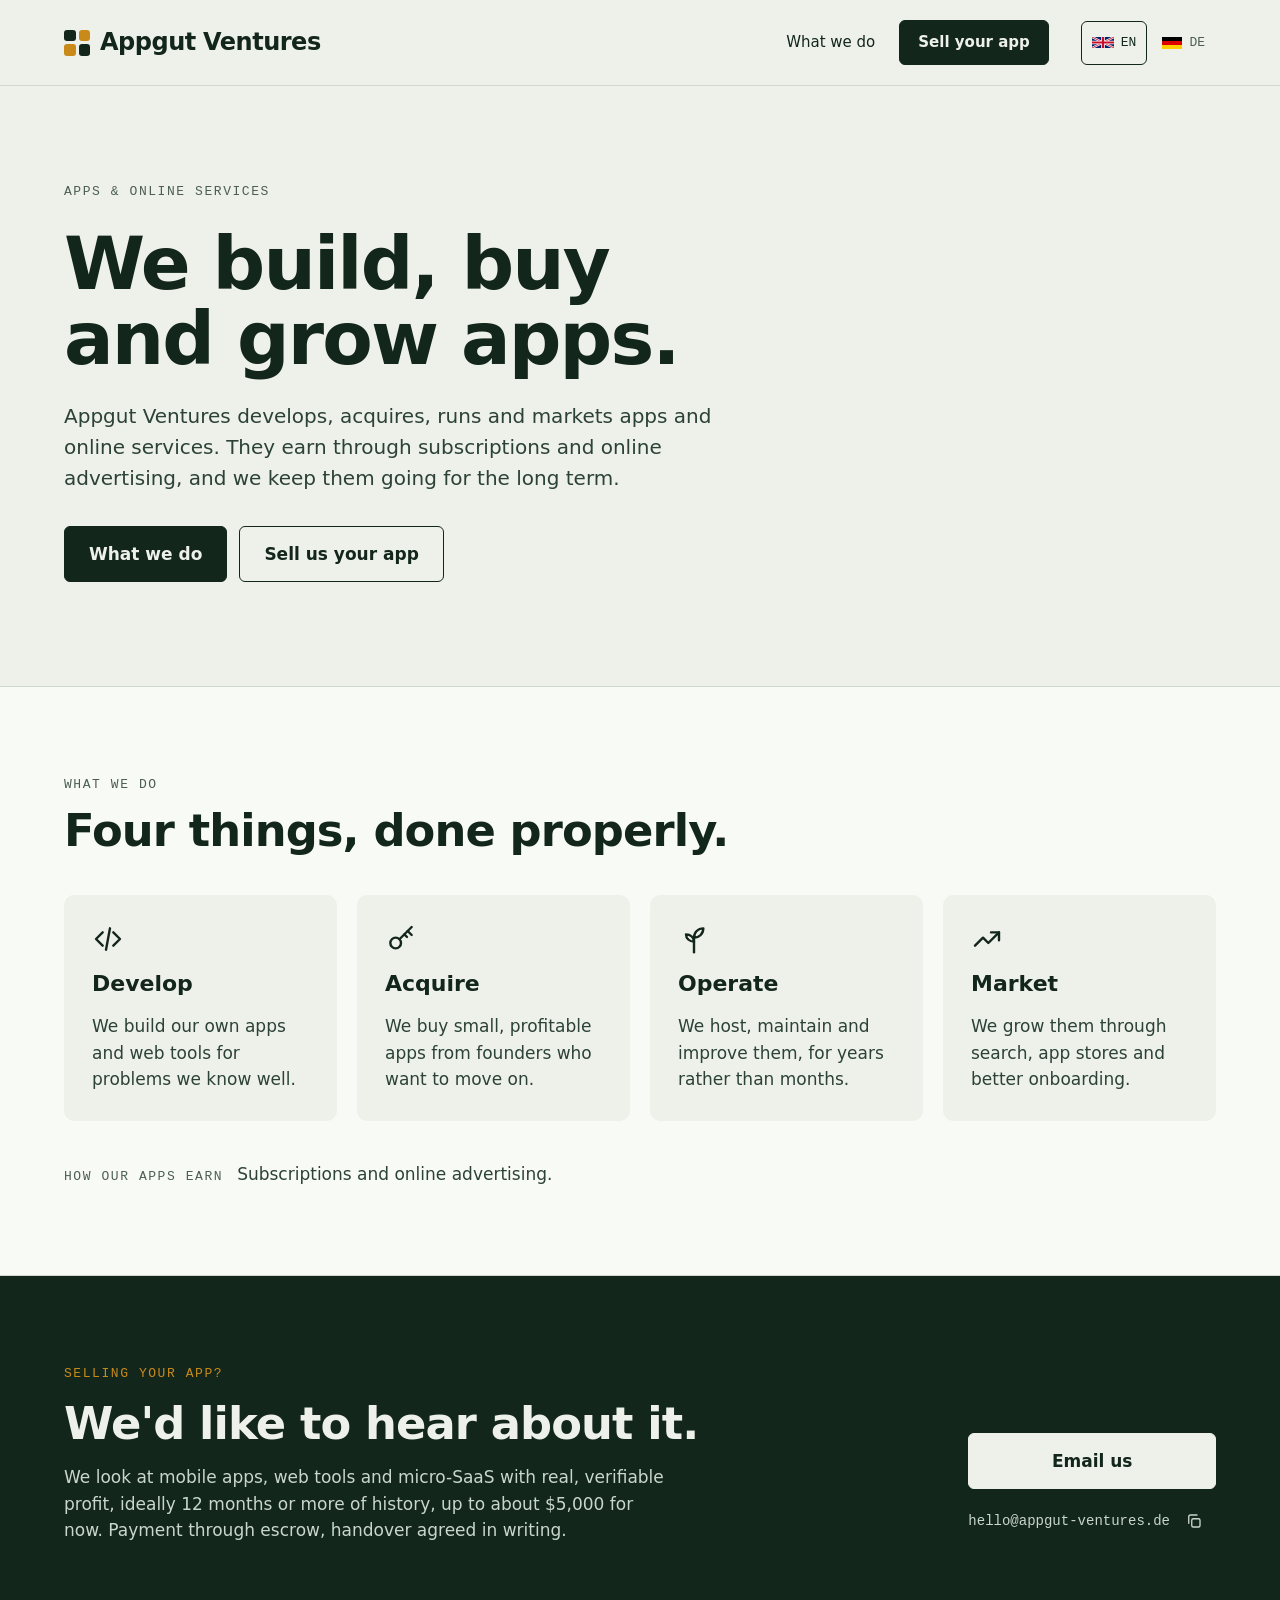
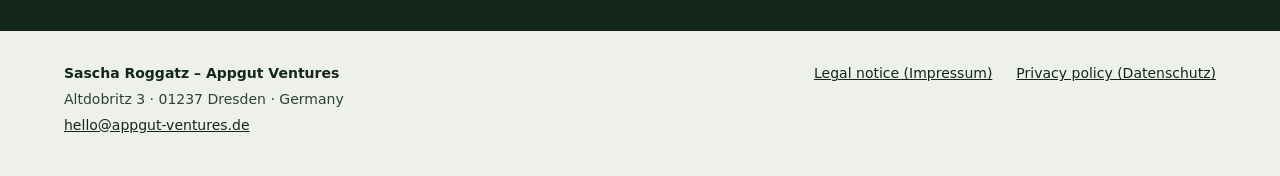
==== index.html @ 53e2649e "initial commit" ====
<!doctype html>
<html lang="en">
<head>
<meta charset="utf-8">
<meta name="viewport" content="width=device-width, initial-scale=1, viewport-fit=cover">
<title>Appgut Ventures – We build, buy and grow apps</title>
<meta name="description" content="Appgut Ventures develops, acquires, runs and markets apps and online services, earning through subscriptions and online advertising.">
<link rel="canonical" href="https://appgut-ventures.de/">
<link rel="alternate" hreflang="en" href="https://appgut-ventures.de/">
<link rel="alternate" hreflang="de" href="https://appgut-ventures.de/de/">
<link rel="alternate" hreflang="x-default" href="https://appgut-ventures.de/">
<meta property="og:title" content="Appgut Ventures – We build, buy and grow apps">
<meta property="og:description" content="We develop, acquire, run and market apps and online services.">
<meta property="og:url" content="https://appgut-ventures.de/">
<meta property="og:type" content="website">
<link rel="icon" href="favicon.svg" type="image/svg+xml">
<link rel="icon" href="favicon-32.png" sizes="32x32" type="image/png">
<link rel="apple-touch-icon" href="apple-touch-icon.png">
<link rel="stylesheet" href="assets/site.css">
</head>
<body>

<header class="site-header">
  <div class="wrap">
    <a class="brand" href="./">
      <span class="mark" aria-hidden="true"><span></span><span></span><span></span><span></span></span>
      <span class="wordmark"><b>Appgut</b> <span>Ventures</span></span>
    </a>
    <nav class="nav" aria-label="Main">
      <a href="#what">What we do</a>
      <a class="btn btn-sm" href="#sell">Sell your app</a>
      <span class="lang" role="group" aria-label="Language">
        <span aria-current="true"><svg aria-hidden="true" width="22" height="11" viewBox="0 0 60 30"><rect width="60" height="30" fill="#012169"/><path d="M0,0 L60,30 M60,0 L0,30" stroke="#FFFFFF" stroke-width="6" fill="none"/><path d="M0,0 L60,30 M60,0 L0,30" stroke="#C8102E" stroke-width="2.5" fill="none"/><path d="M30,0 v30 M0,15 h60" stroke="#FFFFFF" stroke-width="10" fill="none"/><path d="M30,0 v30 M0,15 h60" stroke="#C8102E" stroke-width="6" fill="none"/></svg>EN</span>
        <a href="de/" hreflang="de" lang="de"><svg aria-hidden="true" width="20" height="12" viewBox="0 0 5 3"><rect width="5" height="1" y="0" fill="#000000"/><rect width="5" height="1" y="1" fill="#DD0000"/><rect width="5" height="1" y="2" fill="#FFCE00"/></svg>DE</a>
      </span>
    </nav>
  </div>
</header>

<main>
  <section class="wrap hero">
    <span class="eyebrow">Apps &amp; online services</span>
    <h1>We build, buy and grow apps.</h1>
    <p class="lead">Appgut Ventures develops, acquires, runs and markets apps and online services. They earn through subscriptions and online advertising, and we keep them going for the long term.</p>
    <div class="actions">
      <a class="btn" href="#what">What we do</a>
      <a class="btn btn-outline" href="#sell">Sell us your app</a>
    </div>
  </section>

  <section id="what" class="band">
    <div class="wrap section">
      <div class="section-head">
        <span class="eyebrow">What we do</span>
        <h2>Four things, done properly.</h2>
      </div>
      <div class="cards">
        <article class="card">
          <svg aria-hidden="true" width="32" height="32" viewBox="0 0 24 24" fill="none" stroke="#13261C" stroke-width="1.8" stroke-linecap="round" stroke-linejoin="round"><path d="M8 7l-5 5 5 5"/><path d="M16 7l5 5-5 5"/><path d="M13.5 4l-3 16"/></svg>
          <h3>Develop</h3>
          <p>We build our own apps and web tools for problems we know well.</p>
        </article>
        <article class="card">
          <svg aria-hidden="true" width="32" height="32" viewBox="0 0 24 24" fill="none" stroke="#13261C" stroke-width="1.8" stroke-linecap="round" stroke-linejoin="round"><circle cx="8" cy="15" r="4"/><path d="M11 12l9-9"/><path d="M17 6l3 3"/><path d="M14.5 8.5l2 2"/></svg>
          <h3>Acquire</h3>
          <p>We buy small, profitable apps from founders who want to move on.</p>
        </article>
        <article class="card">
          <svg aria-hidden="true" width="32" height="32" viewBox="0 0 24 24" fill="none" stroke="#13261C" stroke-width="1.8" stroke-linecap="round" stroke-linejoin="round"><path d="M12 22V11"/><path d="M12 11c0-4 3-7 7-7 0 4-3 7-7 7z"/><path d="M12 14c0-3-2.5-5.5-6-5.5 0 3 2.5 5.5 6 5.5z"/></svg>
          <h3>Operate</h3>
          <p>We host, maintain and improve them, for years rather than months.</p>
        </article>
        <article class="card">
          <svg aria-hidden="true" width="32" height="32" viewBox="0 0 24 24" fill="none" stroke="#13261C" stroke-width="1.8" stroke-linecap="round" stroke-linejoin="round"><path d="M3 17l6-6 4 4 8-8"/><path d="M15 7h6v6"/></svg>
          <h3>Market</h3>
          <p>We grow them through search, app stores and better onboarding.</p>
        </article>
      </div>
      <p class="earn"><span class="eyebrow">How our apps earn</span><span>Subscriptions and online advertising.</span></p>
    </div>
  </section>

  <section id="sell" class="dark">
    <div class="wrap sell">
      <div class="sell-text">
        <span class="eyebrow">Selling your app?</span>
        <h2>We'd like to hear about it.</h2>
        <p>We look at mobile apps, web tools and micro-SaaS with real, verifiable profit, ideally 12 months or more of history, up to about $5,000 for now. Payment through escrow, handover agreed in writing.</p>
      </div>
      <div class="contact">
        <a class="btn btn-light" href="mailto:hello@appgut-ventures.de">Email us</a>
        <div class="email-row">
          <span class="email" id="email-en">hello@appgut-ventures.de</span>
          <button type="button" class="copy" data-copy="hello@appgut-ventures.de" data-done="Copied" aria-controls="email-en" aria-label="Copy email address" title="Copy email address">
            <svg class="icon" aria-hidden="true" width="18" height="18" viewBox="0 0 24 24" fill="none" stroke="currentColor" stroke-width="1.8" stroke-linecap="round" stroke-linejoin="round"><rect x="9" y="9" width="11" height="11" rx="2"/><path d="M5 15V6a2 2 0 0 1 2-2h9"/></svg>
            <svg class="ok" aria-hidden="true" width="18" height="18" viewBox="0 0 24 24" fill="none" stroke="currentColor" stroke-width="2" stroke-linecap="round" stroke-linejoin="round"><path d="M5 12l5 5 9-10"/></svg>
          </button>
        </div>
      </div>
    </div>
  </section>
</main>

<footer class="site-footer">
  <div class="wrap">
    <address>
      <strong>Sascha Roggatz – Appgut Ventures</strong>
      <span>Altdobritz 3 · 01237 Dresden · Germany</span>
      <a href="mailto:hello@appgut-ventures.de">hello@appgut-ventures.de</a>
    </address>
    <nav class="legal-links" aria-label="Legal">
      <a href="impressum.html" hreflang="de">Legal notice (Impressum)</a>
      <a href="datenschutz.html" hreflang="de">Privacy policy (Datenschutz)</a>
    </nav>
  </div>
</footer>

<script src="assets/site.js" defer></script>
</body>
</html>
---- assets/site.css ----
/* Appgut Ventures – site styles. Fonts are self-hosted (SIL Open Font License, see fonts/LICENSE-*.txt). */
@font-face{font-family:"Bricolage Grotesque";font-style:normal;font-weight:600;font-display:swap;src:url("fonts/bricolage-grotesque-latin-600-normal.woff2") format("woff2")}
@font-face{font-family:"Bricolage Grotesque";font-style:normal;font-weight:800;font-display:swap;src:url("fonts/bricolage-grotesque-latin-800-normal.woff2") format("woff2")}
@font-face{font-family:"IBM Plex Sans";font-style:normal;font-weight:400;font-display:swap;src:url("fonts/ibm-plex-sans-latin-400-normal.woff2") format("woff2")}
@font-face{font-family:"IBM Plex Sans";font-style:normal;font-weight:500;font-display:swap;src:url("fonts/ibm-plex-sans-latin-500-normal.woff2") format("woff2")}
@font-face{font-family:"IBM Plex Sans";font-style:normal;font-weight:600;font-display:swap;src:url("fonts/ibm-plex-sans-latin-600-normal.woff2") format("woff2")}
@font-face{font-family:"IBM Plex Mono";font-style:normal;font-weight:400;font-display:swap;src:url("fonts/ibm-plex-mono-latin-400-normal.woff2") format("woff2")}
@font-face{font-family:"IBM Plex Mono";font-style:normal;font-weight:500;font-display:swap;src:url("fonts/ibm-plex-mono-latin-500-normal.woff2") format("woff2")}

:root{
  --bg:#EEF1EA; --surface:#F8FAF5; --ink:#13261C; --ink-2:#2C4236; --muted:#4C5E53; --line:#CFD8CF;
  --accent:#C98A1A; --on-dark:#EEF1EA; --on-dark-2:#C9D6CC;
  --f-display:"Bricolage Grotesque","Avenir Next",system-ui,sans-serif;
  --f-body:"IBM Plex Sans","Segoe UI",system-ui,sans-serif;
  --f-mono:"IBM Plex Mono",ui-monospace,Menlo,monospace;
}
*{box-sizing:border-box}
html{-webkit-text-size-adjust:100%}
body{margin:0;background:var(--bg);color:var(--ink);font-family:var(--f-body);font-size:17px;line-height:1.55}
a{color:var(--ink)}
a:hover{color:#3E5A49}
:focus-visible{outline:2px solid var(--accent);outline-offset:3px;border-radius:4px}
p{margin:0}
h1,h2,h3{font-family:var(--f-display);margin:0;text-wrap:balance}
h1{font-weight:800;font-size:clamp(2.6rem,6vw,4.6rem);line-height:1.02;letter-spacing:-.025em;max-width:14em}
h2{font-weight:800;font-size:clamp(1.9rem,3.6vw,2.8rem);line-height:1.08;letter-spacing:-.02em}
h3{font-weight:600;font-size:22px}

.wrap{max-width:1200px;margin:0 auto;padding-left:max(24px,env(safe-area-inset-left));padding-right:max(24px,env(safe-area-inset-right))}

/* Header */
.site-header{border-bottom:1px solid var(--line)}
.site-header .wrap{display:flex;flex-wrap:wrap;align-items:center;justify-content:space-between;gap:16px;padding-top:20px;padding-bottom:20px}
.brand{display:flex;align-items:center;gap:10px;text-decoration:none}
.mark{display:grid;grid-template-columns:repeat(2,1fr);gap:3px;width:26px;height:26px}
.mark span{border-radius:3px;background:var(--ink)}
.mark span:nth-child(2),.mark span:nth-child(3){background:var(--accent)}
.wordmark{font-family:var(--f-display);font-size:24px;letter-spacing:-.02em;color:var(--ink)}
.wordmark b{font-weight:800}
.wordmark span{font-weight:600}
.nav{display:flex;flex-wrap:wrap;align-items:center;gap:8px 24px;font-size:15px}
.nav > a{text-decoration:none}
.lang{display:inline-flex;gap:4px;margin-left:8px}
.lang a,.lang span{display:inline-flex;align-items:center;gap:7px;min-height:44px;padding:0 10px;border:1px solid transparent;border-radius:6px;font-family:var(--f-mono);font-size:13px;color:var(--muted);text-decoration:none}
.lang [aria-current]{border-color:var(--ink);color:var(--ink);font-weight:500}

/* Buttons */
.btn{display:inline-flex;align-items:center;justify-content:center;min-height:48px;padding:14px 24px;border-radius:6px;font-weight:600;text-decoration:none;background:var(--ink);color:var(--bg);border:1.5px solid var(--ink)}
.btn:hover{background:#24402F;color:var(--bg)}
.btn-sm{min-height:44px;padding:10px 18px}
.btn-outline{background:transparent;color:var(--ink)}
.btn-outline:hover{background:var(--ink);color:var(--bg)}
.btn-light{background:var(--bg);color:var(--ink);border-color:var(--bg)}
.btn-light:hover{background:#FFFFFF;color:var(--ink)}

/* Sections */
.eyebrow{font-family:var(--f-mono);font-size:13px;letter-spacing:.12em;text-transform:uppercase;color:var(--muted)}
.hero{padding-top:96px;padding-bottom:104px;display:flex;flex-direction:column;gap:24px}
.lead{font-size:20px;max-width:34em;color:var(--ink-2)}
.actions{display:flex;flex-wrap:wrap;gap:12px;padding-top:8px}
.band{background:var(--surface);border-top:1px solid var(--line);border-bottom:1px solid var(--line)}
.section{padding-top:88px;padding-bottom:88px;display:flex;flex-direction:column;gap:40px}
.section-head{display:flex;flex-direction:column;gap:12px;max-width:40em}
.cards{display:flex;flex-wrap:wrap;gap:20px}
.card{flex:1 1 240px;min-width:0;display:flex;flex-direction:column;gap:12px;padding:28px;background:var(--bg);border-radius:10px}
.card p{color:var(--ink-2)}
.earn{display:flex;flex-wrap:wrap;align-items:baseline;gap:6px 14px;color:var(--ink-2)}

.dark{background:var(--ink);color:var(--on-dark)}
.dark h2{color:var(--on-dark)}
.dark .eyebrow{color:var(--accent)}
.sell{padding-top:88px;padding-bottom:88px;display:flex;flex-wrap:wrap;align-items:flex-end;justify-content:space-between;gap:32px 48px}
.sell-text{flex:1 1 520px;min-width:0;display:flex;flex-direction:column;gap:16px}
.sell-text p{max-width:36em;color:var(--on-dark-2)}
.contact{display:flex;flex-direction:column;gap:10px}
.email-row{display:flex;align-items:center;gap:2px}
.email{font-family:var(--f-mono);font-size:14px;color:var(--on-dark-2);user-select:all}
.copy{display:inline-grid;place-items:center;width:44px;height:44px;padding:0;border:0;border-radius:6px;background:transparent;cursor:pointer;color:var(--on-dark-2)}
.copy:hover{color:var(--on-dark)}
.copy .ok{display:none}
.copy.copied .ok{display:block}
.copy.copied .icon{display:none}

/* Footer */
.site-footer .wrap{padding-top:32px;padding-bottom:40px;display:flex;flex-wrap:wrap;justify-content:space-between;gap:16px 32px;font-size:14px;color:var(--ink-2)}
.site-footer address{font-style:normal;display:flex;flex-direction:column;gap:4px}
.site-footer strong{color:var(--ink);font-weight:600}
.legal-links{display:flex;flex-wrap:wrap;gap:8px 24px;align-items:flex-start}

/* Legal pages */
.legal{max-width:760px;padding-top:64px;padding-bottom:88px;display:flex;flex-direction:column;gap:16px}
.legal h1{font-size:clamp(2.2rem,5vw,3.2rem)}
.legal h2{font-size:1.35rem;margin-top:24px}
.legal p,.legal li{color:var(--ink-2)}
.legal ul{margin:0;padding-left:1.2em;display:grid;gap:4px}
.legal address{font-style:normal}
.todo{background:#FBEFD2;color:#5A3E07;border-radius:3px;padding:0 3px}

@media (max-width:640px){
  .hero{padding-top:64px;padding-bottom:72px}
  .section,.sell{padding-top:64px;padding-bottom:64px}
  .lang{margin-left:0}
}
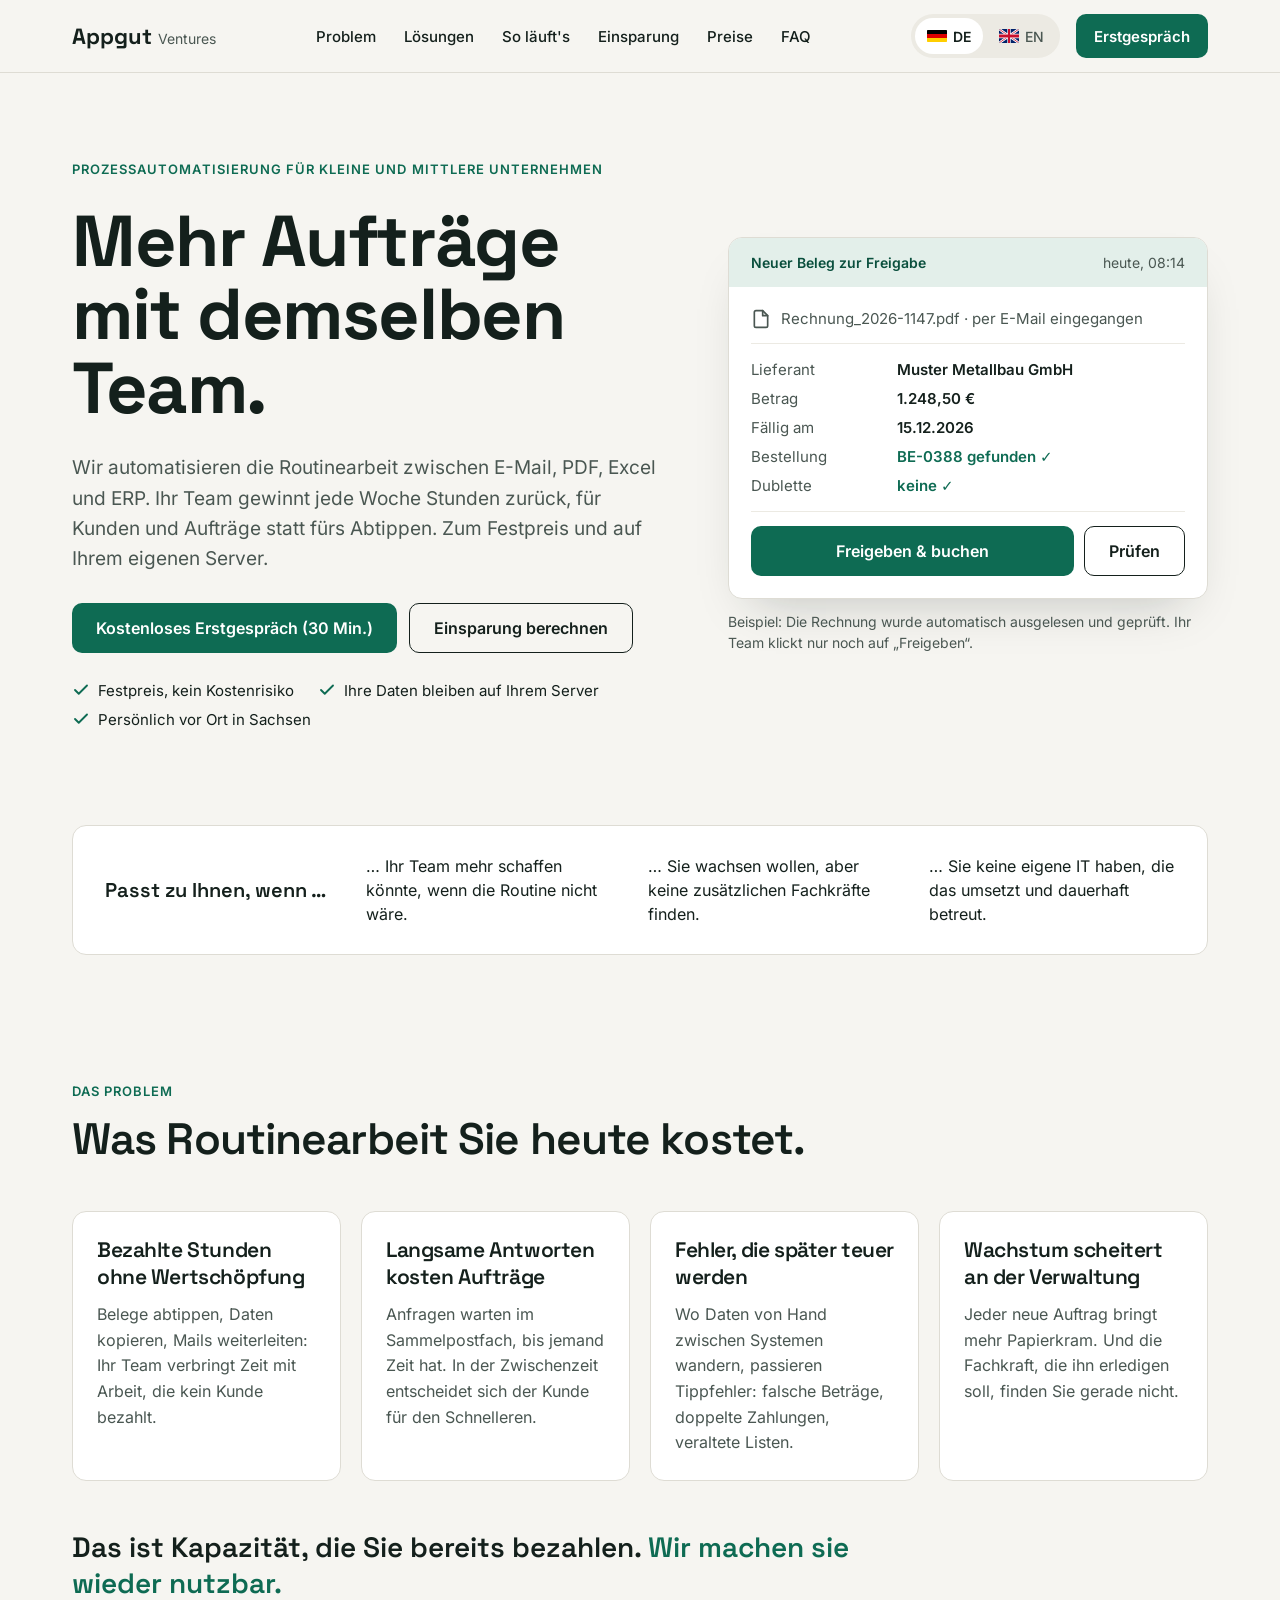
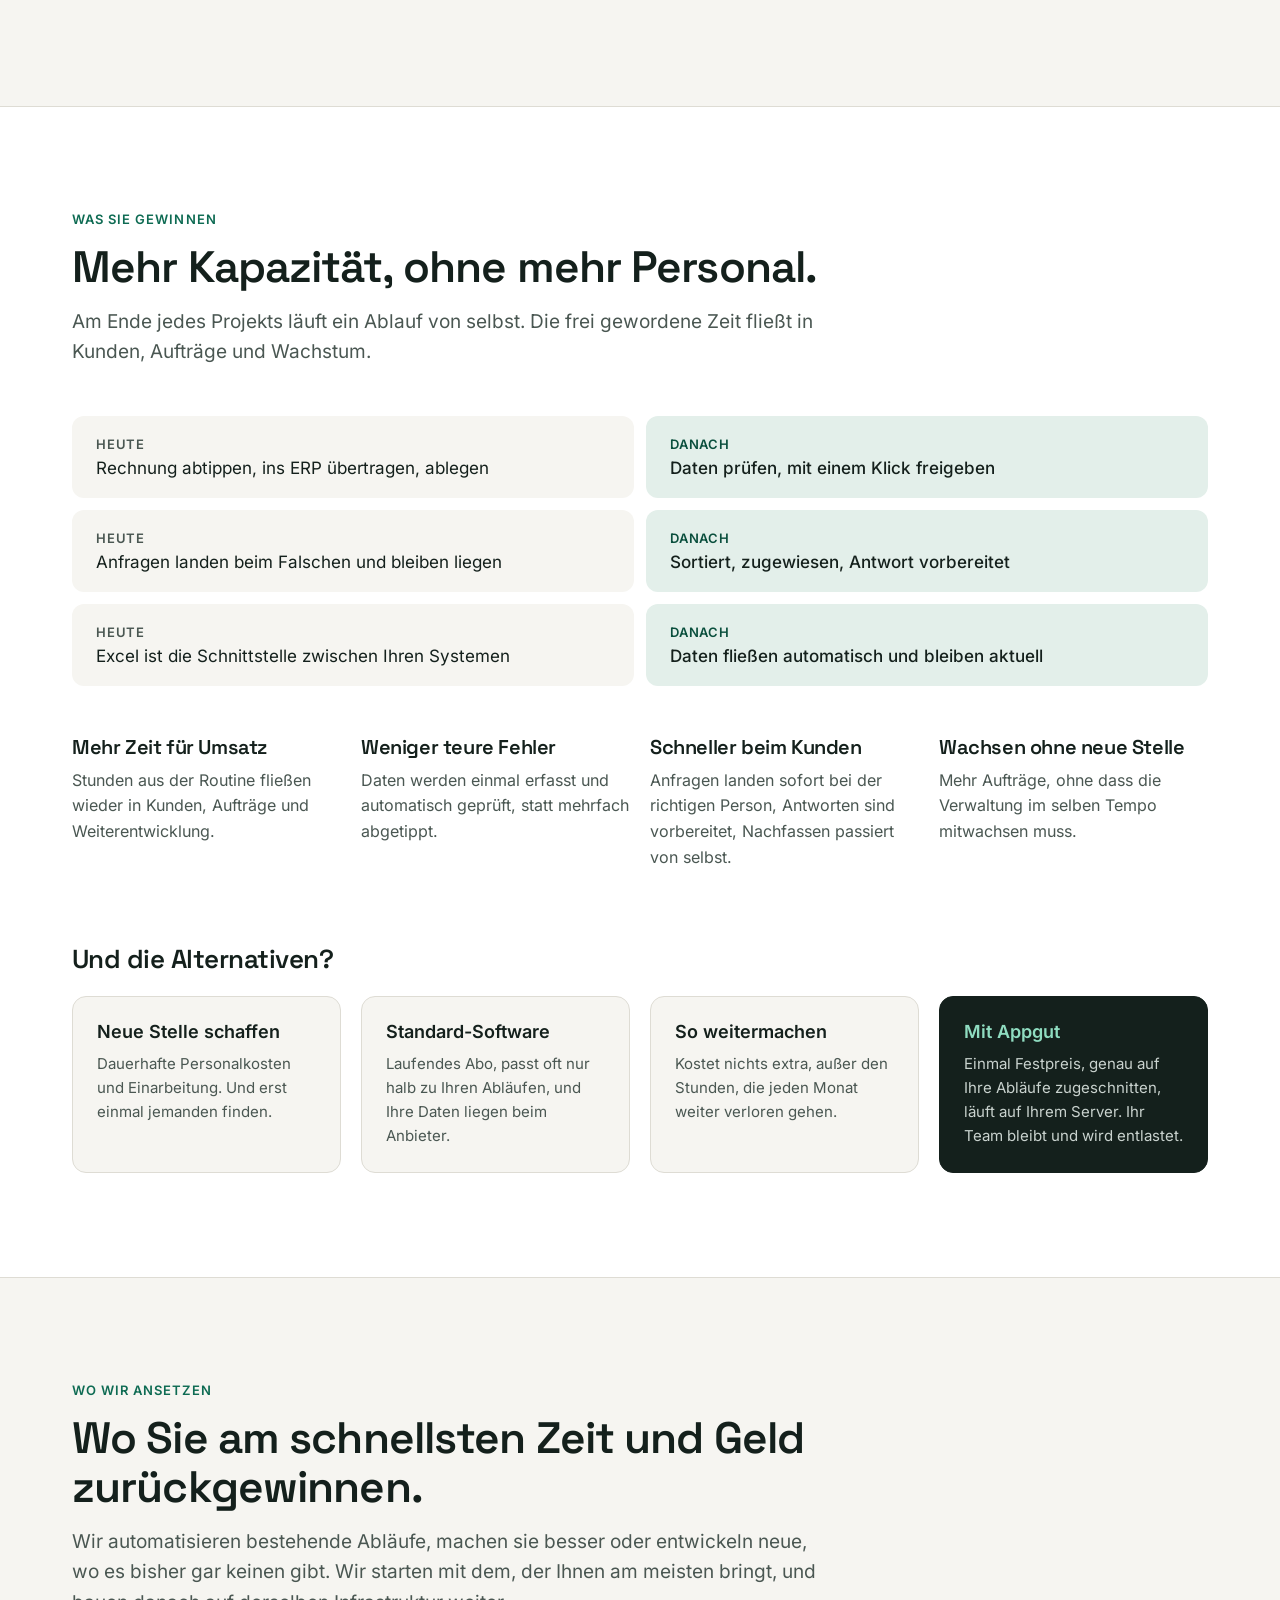
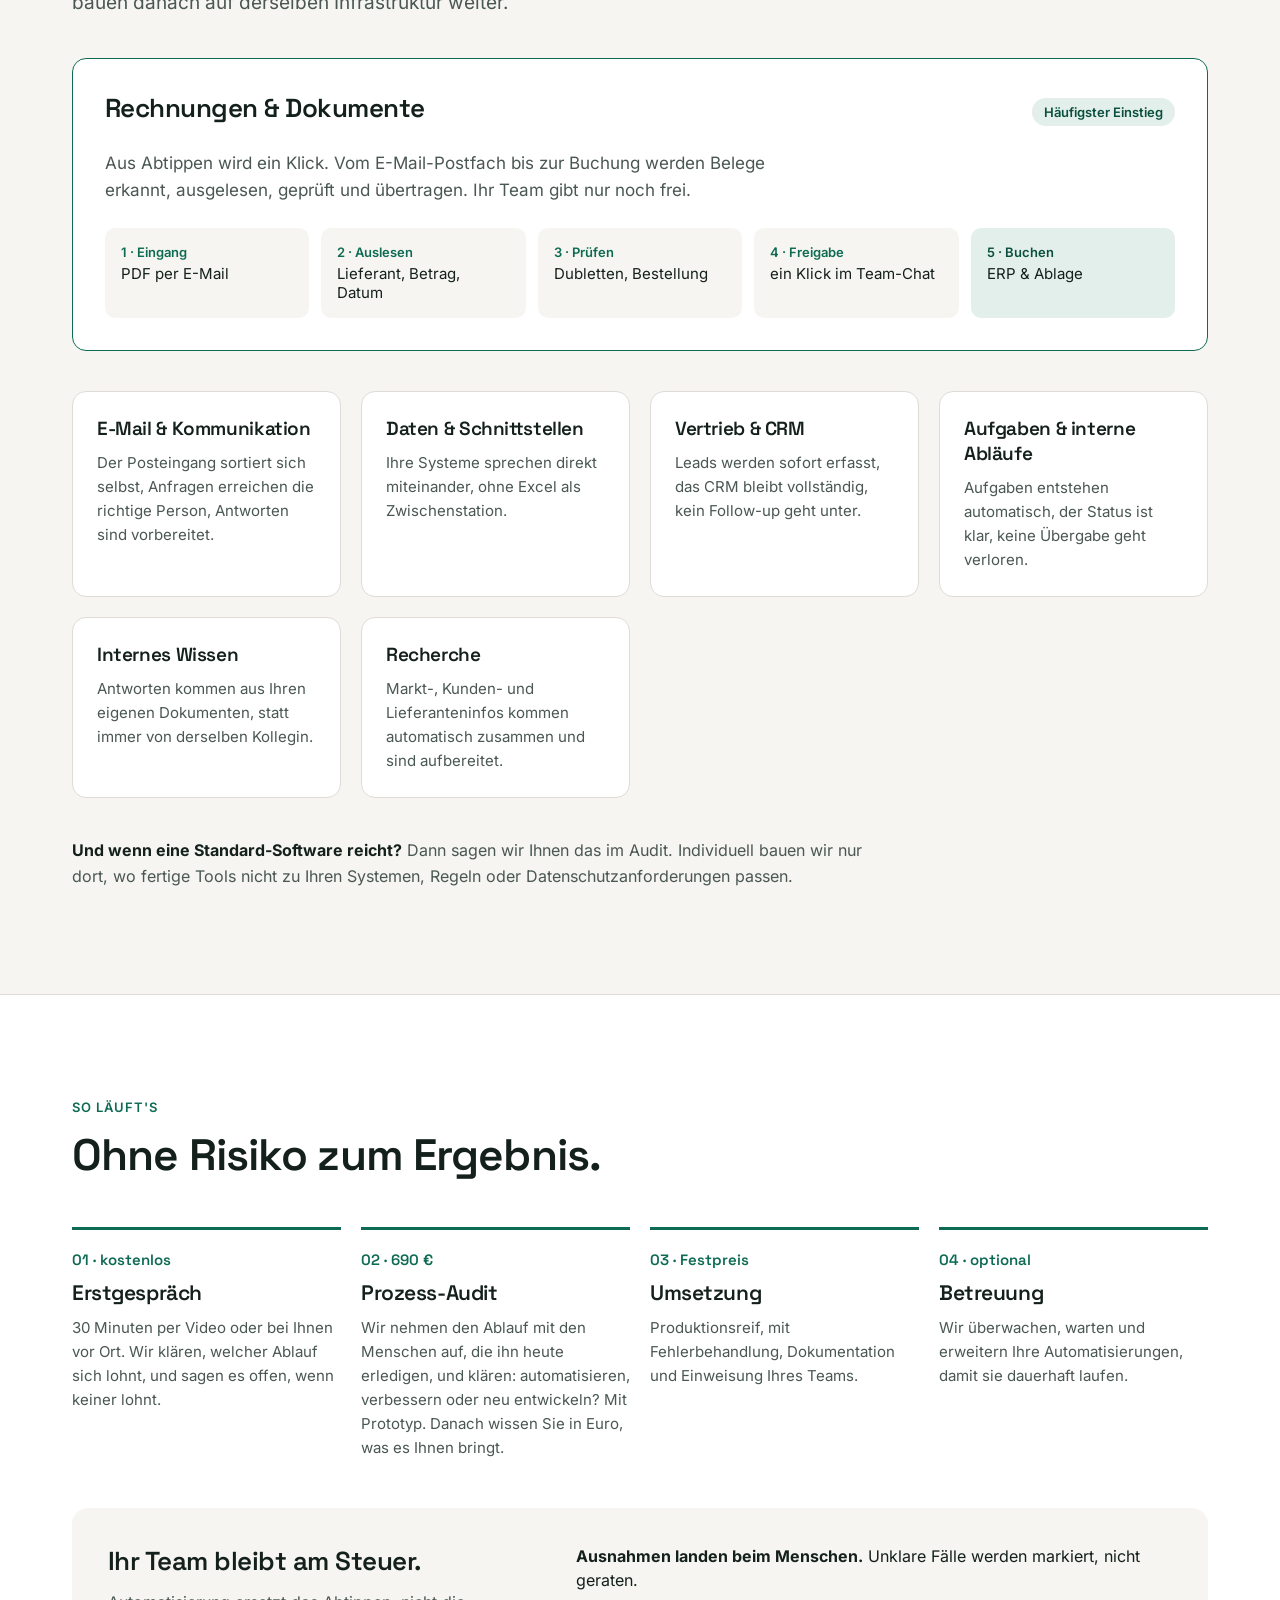
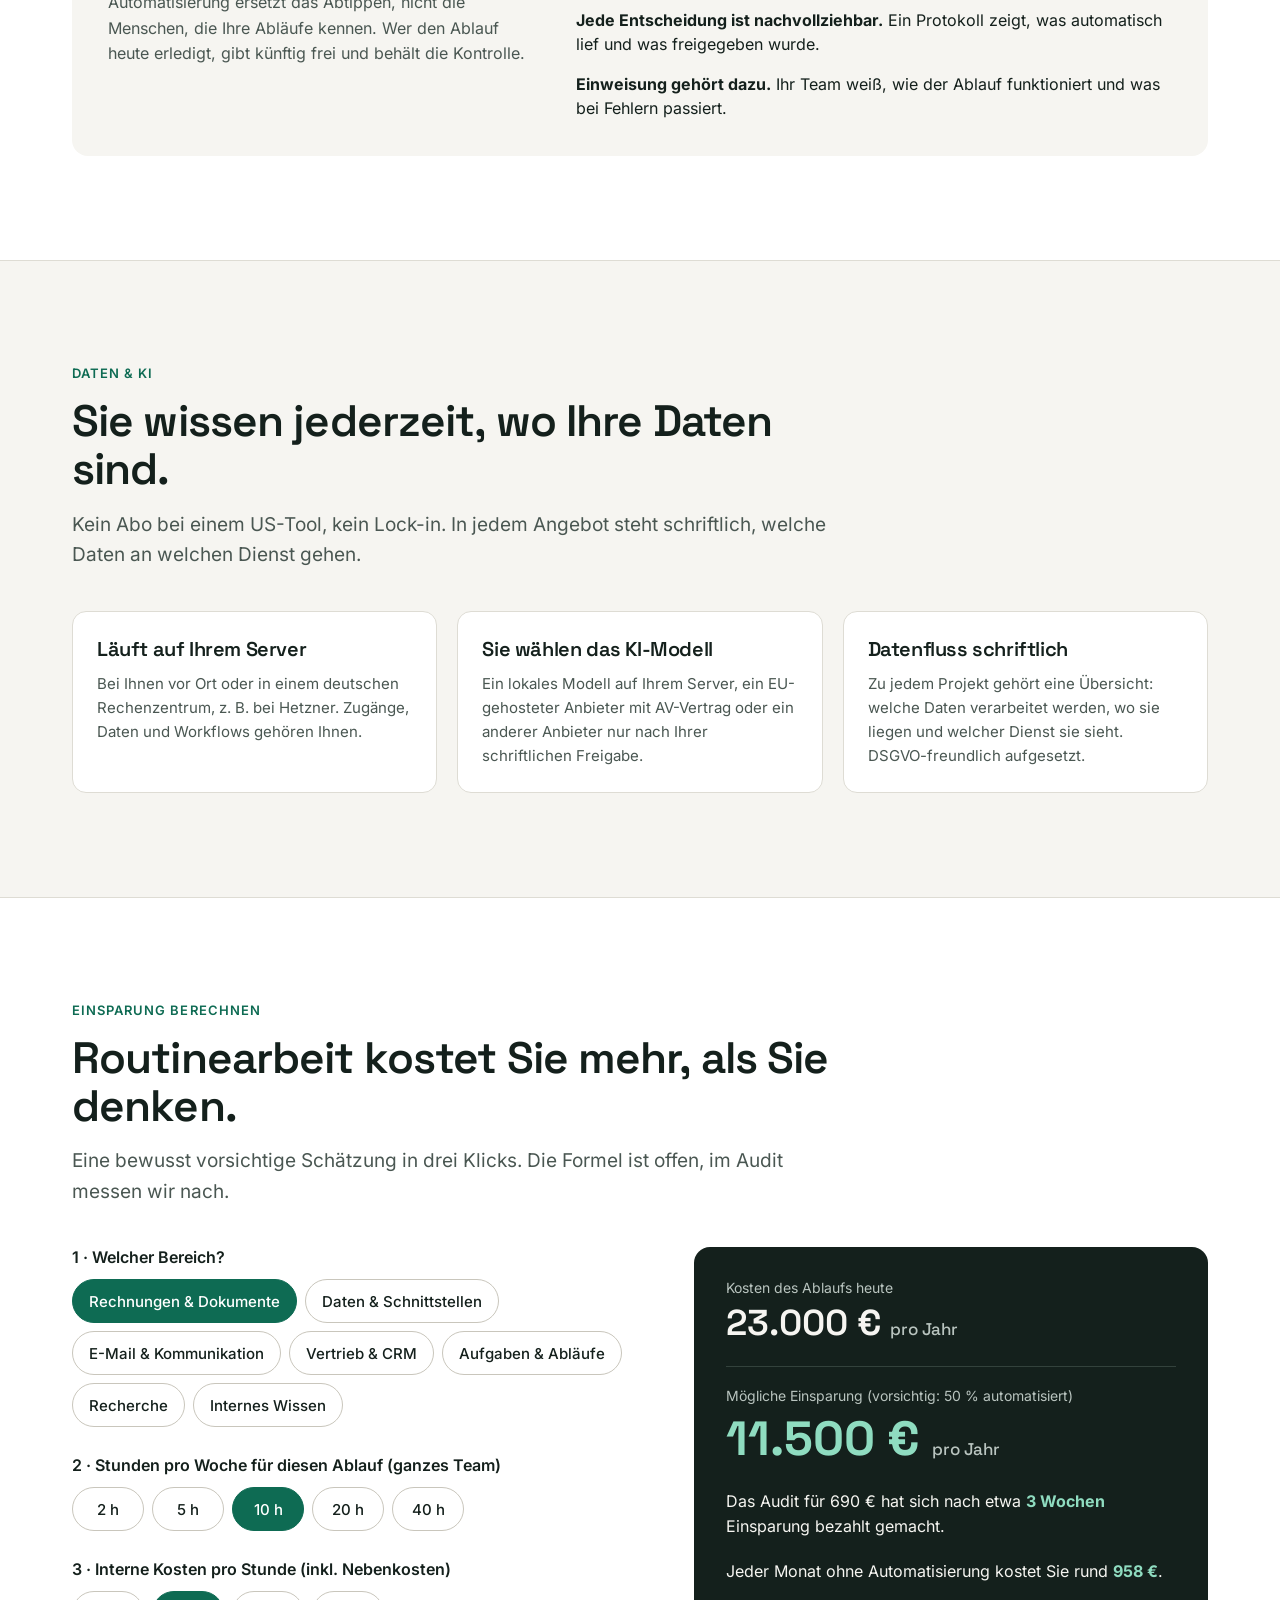
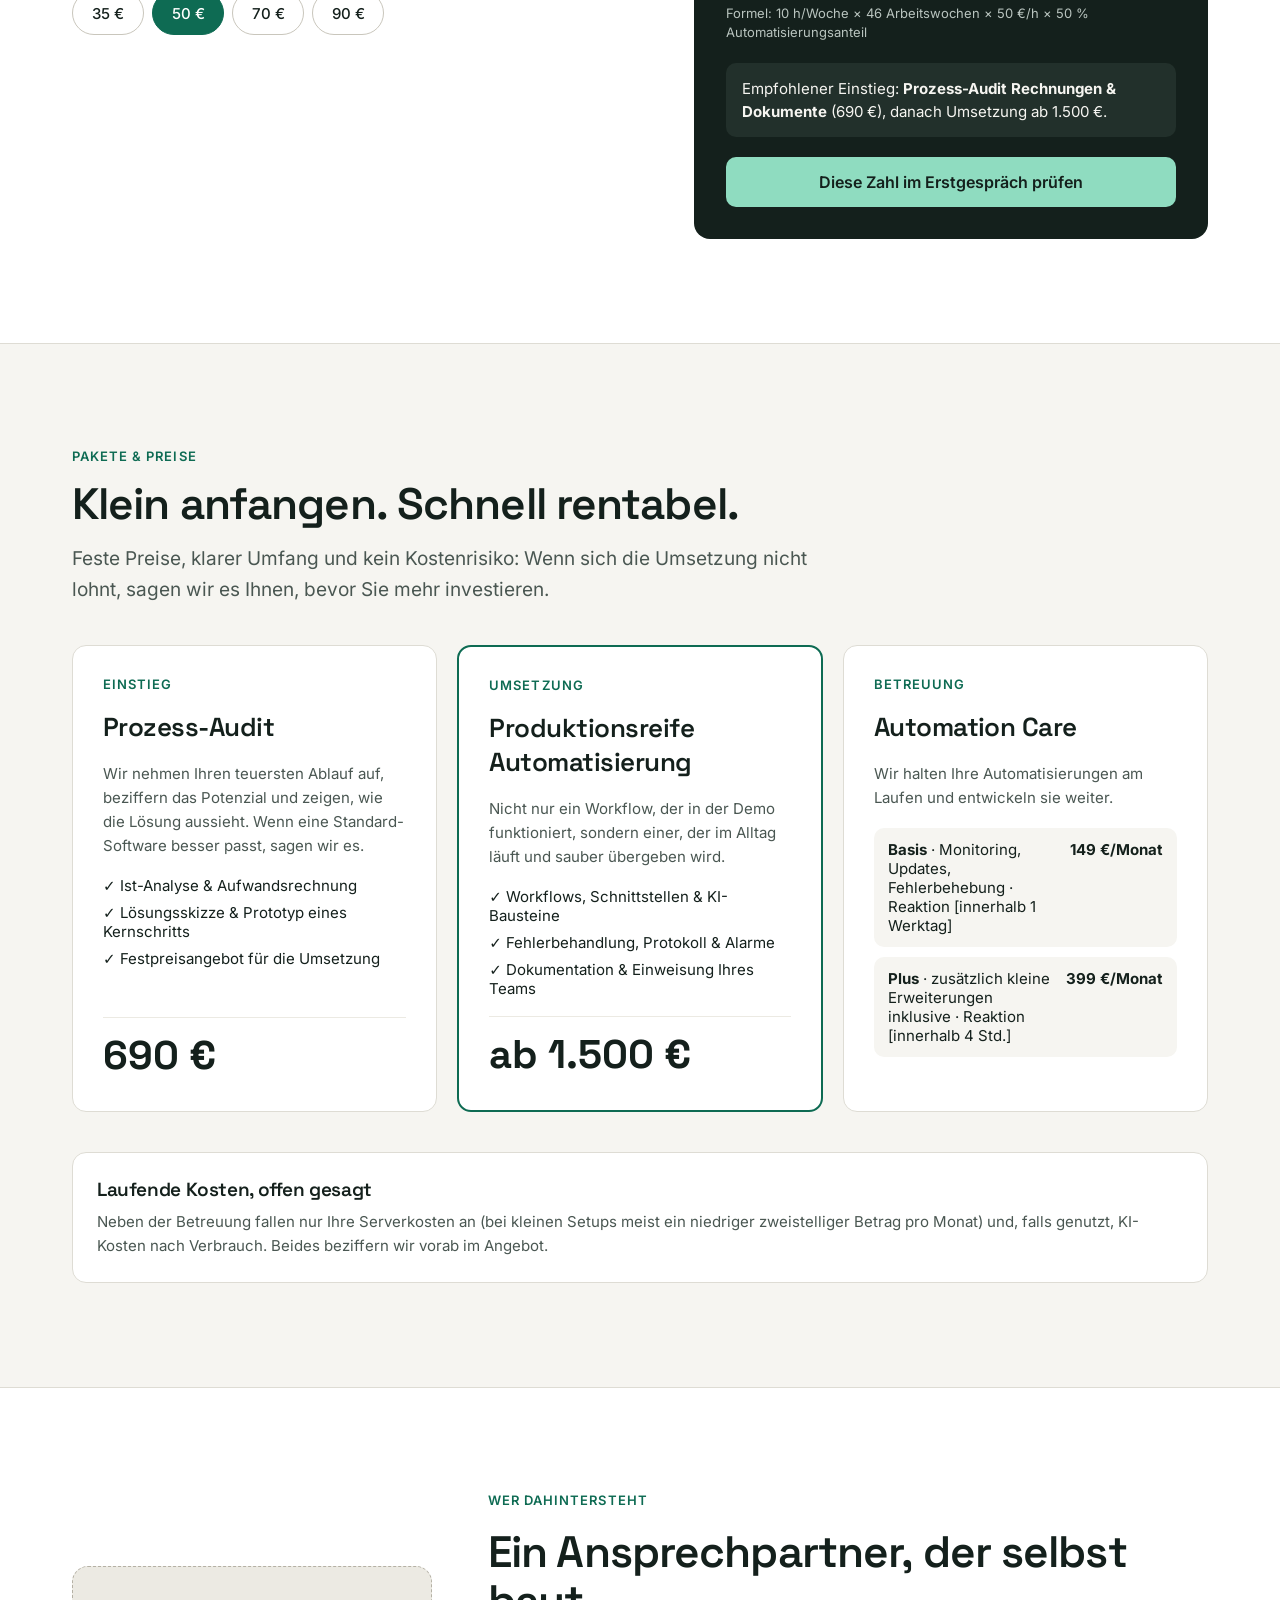
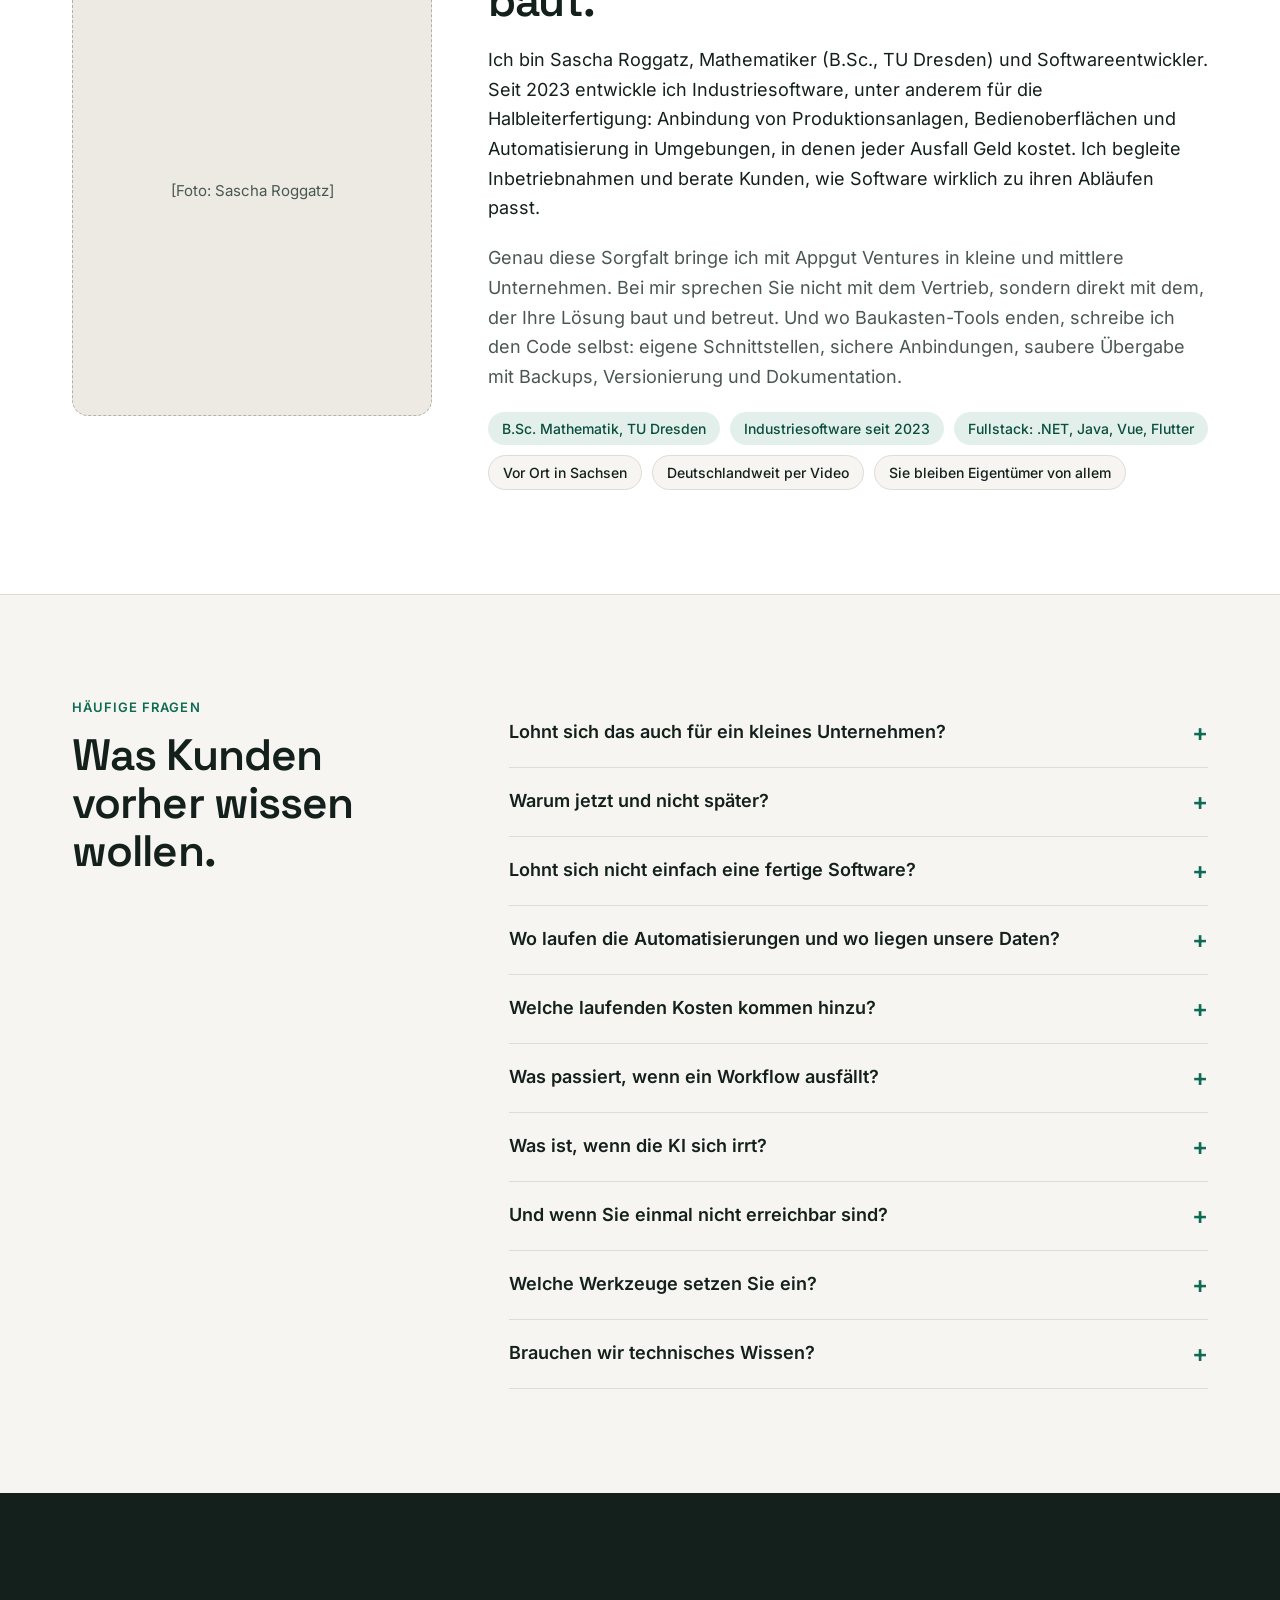
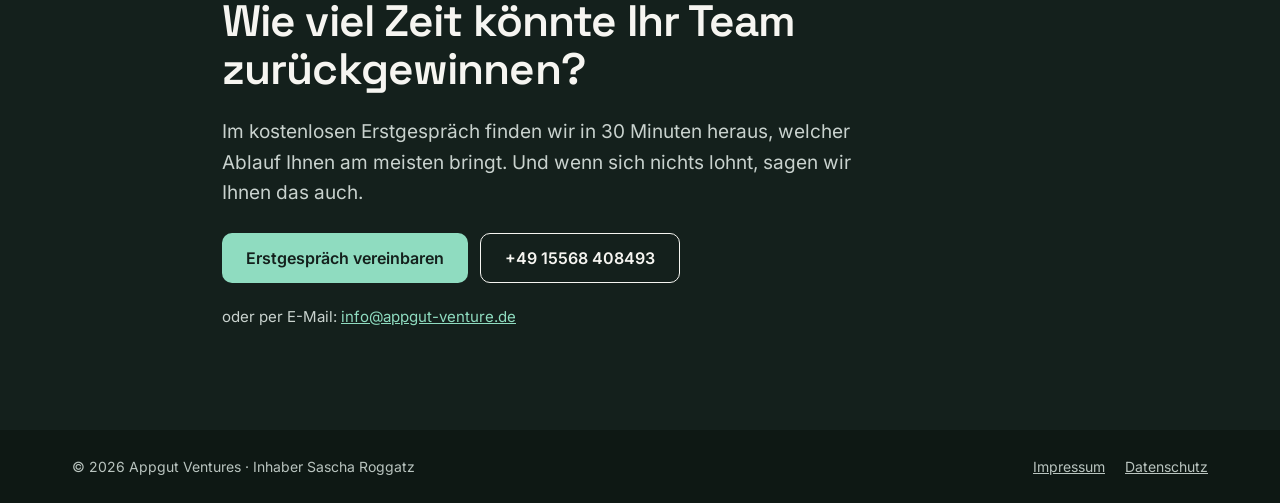
==== commit f8141622: "Relaunch: Prozessautomatisierung & KI" ====
--- a/index.html
+++ b/index.html
@@ -1,120 +1,477 @@
 <!doctype html>
-<html lang="en">
+<html lang="de">
 <head>
 <meta charset="utf-8">
 <meta name="viewport" content="width=device-width, initial-scale=1, viewport-fit=cover">
-<title>Appgut Ventures – We build, buy and grow apps</title>
-<meta name="description" content="Appgut Ventures develops, acquires, runs and markets apps and online services, earning through subscriptions and online advertising.">
+<title>Appgut Ventures – Mehr Aufträge mit demselben Team</title>
+<meta name="description" content="Prozessautomatisierung und KI für kleine und mittlere Unternehmen: Wir automatisieren Routinearbeit zwischen E-Mail, PDF, Excel und ERP. Festpreis, auf Ihrem eigenen Server.">
 <link rel="canonical" href="https://appgut-ventures.de/">
-<link rel="alternate" hreflang="en" href="https://appgut-ventures.de/">
-<link rel="alternate" hreflang="de" href="https://appgut-ventures.de/de/">
-<link rel="alternate" hreflang="x-default" href="https://appgut-ventures.de/">
-<meta property="og:title" content="Appgut Ventures – We build, buy and grow apps">
-<meta property="og:description" content="We develop, acquire, run and market apps and online services.">
+<meta property="og:title" content="Appgut Ventures – Mehr Aufträge mit demselben Team">
+<meta property="og:description" content="Prozessautomatisierung und KI für kleine und mittlere Unternehmen: Wir automatisieren Routinearbeit zwischen E-Mail, PDF, Excel und ERP. Festpreis, auf Ihrem eigenen Server.">
 <meta property="og:url" content="https://appgut-ventures.de/">
 <meta property="og:type" content="website">
-<link rel="icon" href="favicon.svg" type="image/svg+xml">
-<link rel="icon" href="favicon-32.png" sizes="32x32" type="image/png">
-<link rel="apple-touch-icon" href="apple-touch-icon.png">
-<link rel="stylesheet" href="assets/site.css">
+<meta property="og:locale" content="de_DE">
+<link rel="alternate" hreflang="de" href="https://appgut-ventures.de/">
+<link rel="alternate" hreflang="en" href="https://appgut-ventures.de/en/">
+<link rel="alternate" hreflang="x-default" href="https://appgut-ventures.de/">
+<link rel="icon" href="/favicon.svg" type="image/svg+xml">
+<link rel="icon" href="/favicon-32.png" sizes="32x32" type="image/png">
+<link rel="apple-touch-icon" href="/apple-touch-icon.png">
+<link rel="preload" href="/assets/fonts/inter-latin-wght-normal.woff2" as="font" type="font/woff2" crossorigin>
+<link rel="stylesheet" href="/assets/site.css">
+<script src="/assets/calculator.js" defer></script>
 </head>
 <body>
-
-<header class="site-header">
-  <div class="wrap">
-    <a class="brand" href="./">
-      <span class="mark" aria-hidden="true"><span></span><span></span><span></span><span></span></span>
-      <span class="wordmark"><b>Appgut</b> <span>Ventures</span></span>
-    </a>
-    <nav class="nav" aria-label="Main">
-      <a href="#what">What we do</a>
-      <a class="btn btn-sm" href="#sell">Sell your app</a>
-      <span class="lang" role="group" aria-label="Language">
-        <span aria-current="true"><svg aria-hidden="true" width="22" height="11" viewBox="0 0 60 30"><rect width="60" height="30" fill="#012169"/><path d="M0,0 L60,30 M60,0 L0,30" stroke="#FFFFFF" stroke-width="6" fill="none"/><path d="M0,0 L60,30 M60,0 L0,30" stroke="#C8102E" stroke-width="2.5" fill="none"/><path d="M30,0 v30 M0,15 h60" stroke="#FFFFFF" stroke-width="10" fill="none"/><path d="M30,0 v30 M0,15 h60" stroke="#C8102E" stroke-width="6" fill="none"/></svg>EN</span>
-        <a href="de/" hreflang="de" lang="de"><svg aria-hidden="true" width="20" height="12" viewBox="0 0 5 3"><rect width="5" height="1" y="0" fill="#000000"/><rect width="5" height="1" y="1" fill="#DD0000"/><rect width="5" height="1" y="2" fill="#FFCE00"/></svg>DE</a>
-      </span>
-    </nav>
-  </div>
+<div style="width: 100%; min-height: 100vh; background: #F6F5F1">
+
+<!-- NAV -->
+<header style="position: sticky; top: 0; z-index: 10; background: rgba(246,245,241,0.94); border-bottom: 1px solid #DEDCD4; backdrop-filter: blur(8px)">
+<div class="wrap" style="display: flex; align-items: center; justify-content: space-between; gap: 24px; min-height: 72px">
+<a href="#top" style="text-decoration: none; color: #14201C; display: flex; align-items: baseline; gap: 6px">
+<span style="font-family: 'Space Grotesk', sans-serif; font-weight: 700; font-size: 22px">Appgut</span>
+<span style="font-size: 14px; color: #4A5752">Ventures</span>
+</a>
+<nav class="navlinks" style="display: flex; gap: 28px; font-size: 15px; font-weight: 500">
+<a href="#problem" style="color: #14201C; text-decoration: none">Problem</a>
+<a href="#loesungen" style="color: #14201C; text-decoration: none">Lösungen</a>
+<a href="#ablauf" style="color: #14201C; text-decoration: none">So läuft's</a>
+<a href="#rechner" style="color: #14201C; text-decoration: none">Einsparung</a>
+<a href="#preise" style="color: #14201C; text-decoration: none">Preise</a>
+<a href="#faq" style="color: #14201C; text-decoration: none">FAQ</a>
+</nav>
+<div style="display: flex; align-items: center; gap: 16px">
+<div role="group" aria-label="Sprache wählen" style="display: flex; gap: 4px; background: #ECEAE3; border-radius: 999px; padding: 4px">
+<span aria-current="true" style="display: flex; align-items: center; gap: 6px; min-height: 36px; padding: 0 12px; border-radius: 999px; background: #FFFFFF; font-size: 14px; font-weight: 600; color: #14201C"><svg width="20" height="14" viewBox="0 0 5 3" style="border-radius: 2px" aria-hidden="true"><rect width="5" height="1" y="0" fill="#000000"></rect><rect width="5" height="1" y="1" fill="#DD0000"></rect><rect width="5" height="1" y="2" fill="#FFCE00"></rect></svg>DE</span>
+<a href="/en/" lang="en" aria-label="English version" style="display: flex; align-items: center; gap: 6px; min-height: 36px; padding: 0 12px; border-radius: 999px; font-size: 14px; font-weight: 500; color: #4A5752; text-decoration: none"><svg width="20" height="14" viewBox="0 0 60 30" preserveAspectRatio="none" style="border-radius: 2px" aria-hidden="true"><rect width="60" height="30" fill="#012169"></rect><path d="M0,0 L60,30 M60,0 L0,30" stroke="#FFFFFF" stroke-width="6"></path><path d="M0,0 L60,30 M60,0 L0,30" stroke="#C8102E" stroke-width="2"></path><path d="M30,0 V30 M0,15 H60" stroke="#FFFFFF" stroke-width="10"></path><path d="M30,0 V30 M0,15 H60" stroke="#C8102E" stroke-width="6"></path></svg>EN</a>
+</div>
+<a class="btn btn-primary" href="mailto:info@appgut-venture.de?subject=Erstgespr%C3%A4ch" style="min-height: 44px; padding: 0 18px; font-size: 15px">Erstgespräch</a>
+</div>
+</div>
 </header>
 
-<main>
-  <section class="wrap hero">
-    <span class="eyebrow">Apps &amp; online services</span>
-    <h1>We build, buy and grow apps.</h1>
-    <p class="lead">Appgut Ventures develops, acquires, runs and markets apps and online services. They earn through subscriptions and online advertising, and we keep them going for the long term.</p>
-    <div class="actions">
-      <a class="btn" href="#what">What we do</a>
-      <a class="btn btn-outline" href="#sell">Sell us your app</a>
-    </div>
-  </section>
-
-  <section id="what" class="band">
-    <div class="wrap section">
-      <div class="section-head">
-        <span class="eyebrow">What we do</span>
-        <h2>Four things, done properly.</h2>
-      </div>
-      <div class="cards">
-        <article class="card">
-          <svg aria-hidden="true" width="32" height="32" viewBox="0 0 24 24" fill="none" stroke="#13261C" stroke-width="1.8" stroke-linecap="round" stroke-linejoin="round"><path d="M8 7l-5 5 5 5"/><path d="M16 7l5 5-5 5"/><path d="M13.5 4l-3 16"/></svg>
-          <h3>Develop</h3>
-          <p>We build our own apps and web tools for problems we know well.</p>
-        </article>
-        <article class="card">
-          <svg aria-hidden="true" width="32" height="32" viewBox="0 0 24 24" fill="none" stroke="#13261C" stroke-width="1.8" stroke-linecap="round" stroke-linejoin="round"><circle cx="8" cy="15" r="4"/><path d="M11 12l9-9"/><path d="M17 6l3 3"/><path d="M14.5 8.5l2 2"/></svg>
-          <h3>Acquire</h3>
-          <p>We buy small, profitable apps from founders who want to move on.</p>
-        </article>
-        <article class="card">
-          <svg aria-hidden="true" width="32" height="32" viewBox="0 0 24 24" fill="none" stroke="#13261C" stroke-width="1.8" stroke-linecap="round" stroke-linejoin="round"><path d="M12 22V11"/><path d="M12 11c0-4 3-7 7-7 0 4-3 7-7 7z"/><path d="M12 14c0-3-2.5-5.5-6-5.5 0 3 2.5 5.5 6 5.5z"/></svg>
-          <h3>Operate</h3>
-          <p>We host, maintain and improve them, for years rather than months.</p>
-        </article>
-        <article class="card">
-          <svg aria-hidden="true" width="32" height="32" viewBox="0 0 24 24" fill="none" stroke="#13261C" stroke-width="1.8" stroke-linecap="round" stroke-linejoin="round"><path d="M3 17l6-6 4 4 8-8"/><path d="M15 7h6v6"/></svg>
-          <h3>Market</h3>
-          <p>We grow them through search, app stores and better onboarding.</p>
-        </article>
-      </div>
-      <p class="earn"><span class="eyebrow">How our apps earn</span><span>Subscriptions and online advertising.</span></p>
-    </div>
-  </section>
-
-  <section id="sell" class="dark">
-    <div class="wrap sell">
-      <div class="sell-text">
-        <span class="eyebrow">Selling your app?</span>
-        <h2>We'd like to hear about it.</h2>
-        <p>We look at mobile apps, web tools and micro-SaaS with real, verifiable profit, ideally 12 months or more of history, up to about $5,000 for now. Payment through escrow, handover agreed in writing.</p>
-      </div>
-      <div class="contact">
-        <a class="btn btn-light" href="mailto:hello@appgut-ventures.de">Email us</a>
-        <div class="email-row">
-          <span class="email" id="email-en">hello@appgut-ventures.de</span>
-          <button type="button" class="copy" data-copy="hello@appgut-ventures.de" data-done="Copied" aria-controls="email-en" aria-label="Copy email address" title="Copy email address">
-            <svg class="icon" aria-hidden="true" width="18" height="18" viewBox="0 0 24 24" fill="none" stroke="currentColor" stroke-width="1.8" stroke-linecap="round" stroke-linejoin="round"><rect x="9" y="9" width="11" height="11" rx="2"/><path d="M5 15V6a2 2 0 0 1 2-2h9"/></svg>
-            <svg class="ok" aria-hidden="true" width="18" height="18" viewBox="0 0 24 24" fill="none" stroke="currentColor" stroke-width="2" stroke-linecap="round" stroke-linejoin="round"><path d="M5 12l5 5 9-10"/></svg>
-          </button>
-        </div>
-      </div>
-    </div>
-  </section>
-</main>
-
-<footer class="site-footer">
-  <div class="wrap">
-    <address>
-      <strong>Sascha Roggatz – Appgut Ventures</strong>
-      <span>Altdobritz 3 · 01237 Dresden · Germany</span>
-      <a href="mailto:hello@appgut-ventures.de">hello@appgut-ventures.de</a>
-    </address>
-    <nav class="legal-links" aria-label="Legal">
-      <a href="impressum.html" hreflang="de">Legal notice (Impressum)</a>
-      <a href="datenschutz.html" hreflang="de">Privacy policy (Datenschutz)</a>
-    </nav>
-  </div>
+<!-- HERO -->
+<section id="top" style="padding: 88px 0 96px">
+<div class="wrap" style="display: flex; flex-wrap: wrap; gap: 56px; align-items: center">
+<div style="flex: 1 1 520px; min-width: 0; display: flex; flex-direction: column; gap: 28px">
+<p class="eyebrow">Prozessautomatisierung für kleine und mittlere Unternehmen</p>
+<h1 class="h1" style="font-size: 72px; line-height: 1.02; font-weight: 700">Mehr Aufträge mit demselben Team.</h1>
+<p class="lead" style="max-width: 600px">Wir automatisieren die Routinearbeit zwischen E-Mail, PDF, Excel und ERP. Ihr Team gewinnt jede Woche Stunden zurück, für Kunden und Aufträge statt fürs Abtippen. Zum Festpreis und auf Ihrem eigenen Server.</p>
+<div style="display: flex; flex-wrap: wrap; gap: 12px">
+<a class="btn btn-primary" href="mailto:info@appgut-venture.de?subject=Erstgespr%C3%A4ch">Kostenloses Erstgespräch (30 Min.)</a>
+<a class="btn btn-ghost" href="#rechner">Einsparung berechnen</a>
+</div>
+<div style="display: flex; flex-wrap: wrap; gap: 10px 24px; font-size: 15px; color: #14201C">
+<span style="display: flex; align-items: center; gap: 8px"><svg width="18" height="18" viewBox="0 0 24 24" fill="none" stroke="#0E6B53" stroke-width="2.5" stroke-linecap="round" stroke-linejoin="round" aria-hidden="true"><path d="M20 6L9 17l-5-5"></path></svg>Festpreis, kein Kostenrisiko</span>
+<span style="display: flex; align-items: center; gap: 8px"><svg width="18" height="18" viewBox="0 0 24 24" fill="none" stroke="#0E6B53" stroke-width="2.5" stroke-linecap="round" stroke-linejoin="round" aria-hidden="true"><path d="M20 6L9 17l-5-5"></path></svg>Ihre Daten bleiben auf Ihrem Server</span>
+<span style="display: flex; align-items: center; gap: 8px"><svg width="18" height="18" viewBox="0 0 24 24" fill="none" stroke="#0E6B53" stroke-width="2.5" stroke-linecap="round" stroke-linejoin="round" aria-hidden="true"><path d="M20 6L9 17l-5-5"></path></svg>Persönlich vor Ort in Sachsen</span>
+</div>
+</div>
+
+<!-- Hero visual: example invoice -->
+<div style="flex: 1 1 400px; min-width: 0; display: flex; flex-direction: column; gap: 12px">
+<div class="card" style="padding: 0; overflow: hidden; box-shadow: 0 24px 48px -24px rgba(20,32,28,0.25)">
+<div style="display: flex; justify-content: space-between; align-items: center; padding: 16px 22px; background: #E3EFEA; font-size: 14px">
+<span style="font-weight: 600; color: #0A4F3D">Neuer Beleg zur Freigabe</span>
+<span style="color: #4A5752">heute, 08:14</span>
+</div>
+<div style="padding: 22px; display: flex; flex-direction: column; gap: 14px; font-size: 15px">
+<div style="display: flex; align-items: center; gap: 10px; color: #4A5752">
+<svg width="20" height="20" viewBox="0 0 24 24" fill="none" stroke="#4A5752" stroke-width="2" stroke-linecap="round" stroke-linejoin="round" aria-hidden="true"><path d="M14 2H6a2 2 0 0 0-2 2v16a2 2 0 0 0 2 2h12a2 2 0 0 0 2-2V8z"></path><path d="M14 2v6h6"></path></svg>
+Rechnung_2026-1147.pdf · per E-Mail eingegangen
+</div>
+<div style="display: grid; grid-template-columns: 130px 1fr; gap: 10px 16px; padding: 16px 0; border-top: 1px solid #ECEAE3; border-bottom: 1px solid #ECEAE3">
+<span style="color: #4A5752">Lieferant</span><span style="font-weight: 600">Muster Metallbau GmbH</span>
+<span style="color: #4A5752">Betrag</span><span style="font-weight: 600">1.248,50 €</span>
+<span style="color: #4A5752">Fällig am</span><span style="font-weight: 600">15.12.2026</span>
+<span style="color: #4A5752">Bestellung</span><span style="font-weight: 600; color: #0E6B53">BE-0388 gefunden ✓</span>
+<span style="color: #4A5752">Dublette</span><span style="font-weight: 600; color: #0E6B53">keine ✓</span>
+</div>
+<div style="display: flex; gap: 10px">
+<span class="btn btn-primary" style="border: 0; flex: 1; font-family: inherit" aria-hidden="true">Freigeben &amp; buchen</span>
+<span class="btn btn-ghost" style="background: transparent; font-family: inherit" aria-hidden="true">Prüfen</span>
+</div>
+</div>
+</div>
+<p style="font-size: 14px; color: #4A5752; line-height: 1.5">Beispiel: Die Rechnung wurde automatisch ausgelesen und geprüft. Ihr Team klickt nur noch auf „Freigeben“.</p>
+</div>
+</div>
+</section>
+
+<!-- FÜR WEN -->
+<section style="padding: 0 0 24px">
+<div class="wrap">
+<div class="card" style="display: flex; flex-wrap: wrap; gap: 24px 40px; align-items: center; padding: 28px 32px">
+<p style="font-family: 'Space Grotesk', sans-serif; font-weight: 600; font-size: 20px; flex: 0 0 auto">Passt zu Ihnen, wenn …</p>
+<div style="display: flex; flex-wrap: wrap; gap: 16px 36px; flex: 1 1 600px; font-size: 16px; line-height: 1.5">
+<span style="flex: 1 1 220px">… Ihr Team mehr schaffen könnte, wenn die Routine nicht wäre.</span>
+<span style="flex: 1 1 220px">… Sie wachsen wollen, aber keine zusätzlichen Fachkräfte finden.</span>
+<span style="flex: 1 1 220px">… Sie keine eigene IT haben, die das umsetzt und dauerhaft betreut.</span>
+</div>
+</div>
+</div>
+</section>
+
+<!-- PROBLEM -->
+<section id="problem" class="sec">
+<div class="wrap" style="display: flex; flex-direction: column; gap: 48px">
+<div style="display: flex; flex-direction: column; gap: 16px; max-width: 760px">
+<p class="eyebrow">Das Problem</p>
+<h2 class="h2">Was Routinearbeit Sie heute kostet.</h2>
+</div>
+<div class="grid">
+<div class="card" style="display: flex; flex-direction: column; gap: 12px">
+<h3 style="font-size: 21px; font-weight: 600">Bezahlte Stunden ohne Wertschöpfung</h3>
+<p style="font-size: 16px; line-height: 1.6; color: #4A5752">Belege abtippen, Daten kopieren, Mails weiterleiten: Ihr Team verbringt Zeit mit Arbeit, die kein Kunde bezahlt.</p>
+</div>
+<div class="card" style="display: flex; flex-direction: column; gap: 12px">
+<h3 style="font-size: 21px; font-weight: 600">Langsame Antworten kosten Aufträge</h3>
+<p style="font-size: 16px; line-height: 1.6; color: #4A5752">Anfragen warten im Sammelpostfach, bis jemand Zeit hat. In der Zwischenzeit entscheidet sich der Kunde für den Schnelleren.</p>
+</div>
+<div class="card" style="display: flex; flex-direction: column; gap: 12px">
+<h3 style="font-size: 21px; font-weight: 600">Fehler, die später teuer werden</h3>
+<p style="font-size: 16px; line-height: 1.6; color: #4A5752">Wo Daten von Hand zwischen Systemen wandern, passieren Tippfehler: falsche Beträge, doppelte Zahlungen, veraltete Listen.</p>
+</div>
+<div class="card" style="display: flex; flex-direction: column; gap: 12px">
+<h3 style="font-size: 21px; font-weight: 600">Wachstum scheitert an der Verwaltung</h3>
+<p style="font-size: 16px; line-height: 1.6; color: #4A5752">Jeder neue Auftrag bringt mehr Papierkram. Und die Fachkraft, die ihn erledigen soll, finden Sie gerade nicht.</p>
+</div></div>
+<p style="font-family: 'Space Grotesk', sans-serif; font-size: 28px; line-height: 1.3; font-weight: 600; max-width: 860px">Das ist Kapazität, die Sie bereits bezahlen. <span style="color: #0E6B53">Wir machen sie wieder nutzbar.</span></p>
+</div>
+</section>
+
+<!-- WAS SICH ÄNDERT -->
+<section style="padding: 104px 0; background: #FFFFFF; border-top: 1px solid #DEDCD4; border-bottom: 1px solid #DEDCD4">
+<div class="wrap" style="display: flex; flex-direction: column; gap: 48px">
+<div style="display: flex; flex-direction: column; gap: 16px; max-width: 760px">
+<p class="eyebrow">Was Sie gewinnen</p>
+<h2 class="h2">Mehr Kapazität, ohne mehr Personal.</h2>
+<p class="lead">Am Ende jedes Projekts läuft ein Ablauf von selbst. Die frei gewordene Zeit fließt in Kunden, Aufträge und Wachstum.</p>
+</div>
+
+<div style="display: flex; flex-direction: column; gap: 12px">
+<div style="display: flex; flex-wrap: wrap; gap: 12px; align-items: stretch">
+<div style="flex: 1 1 340px; background: #F6F5F1; border-radius: 12px; padding: 20px 24px"><p style="font-size: 13px; font-weight: 600; color: #4A5752; text-transform: uppercase; letter-spacing: 0.06em; margin-bottom: 6px">Heute</p><p style="font-size: 17px">Rechnung abtippen, ins ERP übertragen, ablegen</p></div>
+<div style="flex: 1 1 340px; background: #E3EFEA; border-radius: 12px; padding: 20px 24px"><p style="font-size: 13px; font-weight: 600; color: #0A4F3D; text-transform: uppercase; letter-spacing: 0.06em; margin-bottom: 6px">Danach</p><p style="font-size: 17px; font-weight: 500">Daten prüfen, mit einem Klick freigeben</p></div>
+</div>
+<div style="display: flex; flex-wrap: wrap; gap: 12px; align-items: stretch">
+<div style="flex: 1 1 340px; background: #F6F5F1; border-radius: 12px; padding: 20px 24px"><p style="font-size: 13px; font-weight: 600; color: #4A5752; text-transform: uppercase; letter-spacing: 0.06em; margin-bottom: 6px">Heute</p><p style="font-size: 17px">Anfragen landen beim Falschen und bleiben liegen</p></div>
+<div style="flex: 1 1 340px; background: #E3EFEA; border-radius: 12px; padding: 20px 24px"><p style="font-size: 13px; font-weight: 600; color: #0A4F3D; text-transform: uppercase; letter-spacing: 0.06em; margin-bottom: 6px">Danach</p><p style="font-size: 17px; font-weight: 500">Sortiert, zugewiesen, Antwort vorbereitet</p></div>
+</div>
+<div style="display: flex; flex-wrap: wrap; gap: 12px; align-items: stretch">
+<div style="flex: 1 1 340px; background: #F6F5F1; border-radius: 12px; padding: 20px 24px"><p style="font-size: 13px; font-weight: 600; color: #4A5752; text-transform: uppercase; letter-spacing: 0.06em; margin-bottom: 6px">Heute</p><p style="font-size: 17px">Excel ist die Schnittstelle zwischen Ihren Systemen</p></div>
+<div style="flex: 1 1 340px; background: #E3EFEA; border-radius: 12px; padding: 20px 24px"><p style="font-size: 13px; font-weight: 600; color: #0A4F3D; text-transform: uppercase; letter-spacing: 0.06em; margin-bottom: 6px">Danach</p><p style="font-size: 17px; font-weight: 500">Daten fließen automatisch und bleiben aktuell</p></div>
+</div></div>
+
+<div class="grid">
+<div style="display: flex; flex-direction: column; gap: 8px"><h3 style="font-size: 20px; font-weight: 600">Mehr Zeit für Umsatz</h3><p style="font-size: 16px; line-height: 1.6; color: #4A5752">Stunden aus der Routine fließen wieder in Kunden, Aufträge und Weiterentwicklung.</p></div>
+<div style="display: flex; flex-direction: column; gap: 8px"><h3 style="font-size: 20px; font-weight: 600">Weniger teure Fehler</h3><p style="font-size: 16px; line-height: 1.6; color: #4A5752">Daten werden einmal erfasst und automatisch geprüft, statt mehrfach abgetippt.</p></div>
+<div style="display: flex; flex-direction: column; gap: 8px"><h3 style="font-size: 20px; font-weight: 600">Schneller beim Kunden</h3><p style="font-size: 16px; line-height: 1.6; color: #4A5752">Anfragen landen sofort bei der richtigen Person, Antworten sind vorbereitet, Nachfassen passiert von selbst.</p></div>
+<div style="display: flex; flex-direction: column; gap: 8px"><h3 style="font-size: 20px; font-weight: 600">Wachsen ohne neue Stelle</h3><p style="font-size: 16px; line-height: 1.6; color: #4A5752">Mehr Aufträge, ohne dass die Verwaltung im selben Tempo mitwachsen muss.</p></div></div>
+
+<div style="display: flex; flex-direction: column; gap: 20px; margin-top: 24px">
+<h3 style="font-size: 26px; font-weight: 600">Und die Alternativen?</h3>
+<div class="grid">
+<div class="card" style="display: flex; flex-direction: column; gap: 10px; background: #F6F5F1">
+<p style="font-weight: 600; font-size: 18px">Neue Stelle schaffen</p>
+<p style="font-size: 15px; line-height: 1.6; color: #4A5752">Dauerhafte Personalkosten und Einarbeitung. Und erst einmal jemanden finden.</p>
+</div>
+<div class="card" style="display: flex; flex-direction: column; gap: 10px; background: #F6F5F1">
+<p style="font-weight: 600; font-size: 18px">Standard-Software</p>
+<p style="font-size: 15px; line-height: 1.6; color: #4A5752">Laufendes Abo, passt oft nur halb zu Ihren Abläufen, und Ihre Daten liegen beim Anbieter.</p>
+</div>
+<div class="card" style="display: flex; flex-direction: column; gap: 10px; background: #F6F5F1">
+<p style="font-weight: 600; font-size: 18px">So weitermachen</p>
+<p style="font-size: 15px; line-height: 1.6; color: #4A5752">Kostet nichts extra, außer den Stunden, die jeden Monat weiter verloren gehen.</p>
+</div>
+<div class="card" style="display: flex; flex-direction: column; gap: 10px; background: #14201C; border-color: #14201C; color: #F6F5F1">
+<p style="font-weight: 600; font-size: 18px; color: #8FDCC0">Mit Appgut</p>
+<p style="font-size: 15px; line-height: 1.6; color: #C9D2CE">Einmal Festpreis, genau auf Ihre Abläufe zugeschnitten, läuft auf Ihrem Server. Ihr Team bleibt und wird entlastet.</p>
+</div>
+</div>
+</div>
+</div>
+</section>
+
+<!-- LÖSUNGEN -->
+<section id="loesungen" class="sec">
+<div class="wrap" style="display: flex; flex-direction: column; gap: 40px">
+<div style="display: flex; flex-direction: column; gap: 16px; max-width: 760px">
+<p class="eyebrow">Wo wir ansetzen</p>
+<h2 class="h2">Wo Sie am schnellsten Zeit und Geld zurückgewinnen.</h2>
+<p class="lead">Wir automatisieren bestehende Abläufe, machen sie besser oder entwickeln neue, wo es bisher gar keinen gibt. Wir starten mit dem, der Ihnen am meisten bringt, und bauen danach auf derselben Infrastruktur weiter.</p>
+</div>
+
+<div class="card" style="padding: 32px; display: flex; flex-direction: column; gap: 24px; border-color: #0E6B53; border-width: 1.5px">
+<div style="display: flex; flex-wrap: wrap; justify-content: space-between; gap: 12px; align-items: baseline">
+<h3 style="font-size: 26px; font-weight: 600">Rechnungen &amp; Dokumente</h3>
+<span style="font-size: 13px; font-weight: 600; color: #0A4F3D; background: #E3EFEA; padding: 6px 12px; border-radius: 999px">Häufigster Einstieg</span>
+</div>
+<p style="font-size: 17px; line-height: 1.6; color: #4A5752; max-width: 720px">Aus Abtippen wird ein Klick. Vom E-Mail-Postfach bis zur Buchung werden Belege erkannt, ausgelesen, geprüft und übertragen. Ihr Team gibt nur noch frei.</p>
+<div style="display: grid; gap: 12px; grid-template-columns: repeat(auto-fit, minmax(170px, 1fr))">
+<div style="background: #F6F5F1; border-radius: 10px; padding: 16px"><p style="font-size: 13px; font-weight: 600; color: #0E6B53">1 · Eingang</p><p style="font-size: 15px; margin-top: 4px">PDF per E-Mail</p></div>
+<div style="background: #F6F5F1; border-radius: 10px; padding: 16px"><p style="font-size: 13px; font-weight: 600; color: #0E6B53">2 · Auslesen</p><p style="font-size: 15px; margin-top: 4px">Lieferant, Betrag, Datum</p></div>
+<div style="background: #F6F5F1; border-radius: 10px; padding: 16px"><p style="font-size: 13px; font-weight: 600; color: #0E6B53">3 · Prüfen</p><p style="font-size: 15px; margin-top: 4px">Dubletten, Bestellung</p></div>
+<div style="background: #F6F5F1; border-radius: 10px; padding: 16px"><p style="font-size: 13px; font-weight: 600; color: #0E6B53">4 · Freigabe</p><p style="font-size: 15px; margin-top: 4px">ein Klick im Team-Chat</p></div>
+<div style="background: #E3EFEA; border-radius: 10px; padding: 16px"><p style="font-size: 13px; font-weight: 600; color: #0A4F3D">5 · Buchen</p><p style="font-size: 15px; margin-top: 4px">ERP &amp; Ablage</p></div>
+</div>
+</div>
+<div class="grid">
+<div class="card" style="display: flex; flex-direction: column; gap: 10px"><h3 style="font-size: 19px; font-weight: 600">E-Mail &amp; Kommunikation</h3><p style="font-size: 15px; line-height: 1.6; color: #4A5752">Der Posteingang sortiert sich selbst, Anfragen erreichen die richtige Person, Antworten sind vorbereitet.</p></div>
+<div class="card" style="display: flex; flex-direction: column; gap: 10px"><h3 style="font-size: 19px; font-weight: 600">Daten &amp; Schnittstellen</h3><p style="font-size: 15px; line-height: 1.6; color: #4A5752">Ihre Systeme sprechen direkt miteinander, ohne Excel als Zwischenstation.</p></div>
+<div class="card" style="display: flex; flex-direction: column; gap: 10px"><h3 style="font-size: 19px; font-weight: 600">Vertrieb &amp; CRM</h3><p style="font-size: 15px; line-height: 1.6; color: #4A5752">Leads werden sofort erfasst, das CRM bleibt vollständig, kein Follow-up geht unter.</p></div>
+<div class="card" style="display: flex; flex-direction: column; gap: 10px"><h3 style="font-size: 19px; font-weight: 600">Aufgaben &amp; interne Abläufe</h3><p style="font-size: 15px; line-height: 1.6; color: #4A5752">Aufgaben entstehen automatisch, der Status ist klar, keine Übergabe geht verloren.</p></div>
+<div class="card" style="display: flex; flex-direction: column; gap: 10px"><h3 style="font-size: 19px; font-weight: 600">Internes Wissen</h3><p style="font-size: 15px; line-height: 1.6; color: #4A5752">Antworten kommen aus Ihren eigenen Dokumenten, statt immer von derselben Kollegin.</p></div>
+<div class="card" style="display: flex; flex-direction: column; gap: 10px"><h3 style="font-size: 19px; font-weight: 600">Recherche</h3><p style="font-size: 15px; line-height: 1.6; color: #4A5752">Markt-, Kunden- und Lieferanteninfos kommen automatisch zusammen und sind aufbereitet.</p></div>
+</div>
+
+<p style="font-size: 16px; line-height: 1.6; color: #4A5752; max-width: 820px"><strong style="color: #14201C">Und wenn eine Standard-Software reicht?</strong> Dann sagen wir Ihnen das im Audit. Individuell bauen wir nur dort, wo fertige Tools nicht zu Ihren Systemen, Regeln oder Datenschutzanforderungen passen.</p>
+</div>
+</section>
+
+<!-- ABLAUF -->
+<section id="ablauf" style="padding: 104px 0; background: #FFFFFF; border-top: 1px solid #DEDCD4; border-bottom: 1px solid #DEDCD4">
+<div class="wrap" style="display: flex; flex-direction: column; gap: 48px">
+<div style="display: flex; flex-direction: column; gap: 16px; max-width: 760px">
+<p class="eyebrow">So läuft's</p>
+<h2 class="h2">Ohne Risiko zum Ergebnis.</h2>
+</div>
+<div class="grid">
+<div style="display: flex; flex-direction: column; gap: 10px; border-top: 3px solid #0E6B53; padding-top: 20px">
+<p style="font-family: 'Space Grotesk', sans-serif; font-size: 15px; font-weight: 600; color: #0E6B53">01 · kostenlos</p>
+<h3 style="font-size: 21px; font-weight: 600">Erstgespräch</h3>
+<p style="font-size: 15px; line-height: 1.6; color: #4A5752">30 Minuten per Video oder bei Ihnen vor Ort. Wir klären, welcher Ablauf sich lohnt, und sagen es offen, wenn keiner lohnt.</p>
+</div>
+<div style="display: flex; flex-direction: column; gap: 10px; border-top: 3px solid #0E6B53; padding-top: 20px">
+<p style="font-family: 'Space Grotesk', sans-serif; font-size: 15px; font-weight: 600; color: #0E6B53">02 · 690 €</p>
+<h3 style="font-size: 21px; font-weight: 600">Prozess-Audit</h3>
+<p style="font-size: 15px; line-height: 1.6; color: #4A5752">Wir nehmen den Ablauf mit den Menschen auf, die ihn heute erledigen, und klären: automatisieren, verbessern oder neu entwickeln? Mit Prototyp. Danach wissen Sie in Euro, was es Ihnen bringt.</p>
+</div>
+<div style="display: flex; flex-direction: column; gap: 10px; border-top: 3px solid #0E6B53; padding-top: 20px">
+<p style="font-family: 'Space Grotesk', sans-serif; font-size: 15px; font-weight: 600; color: #0E6B53">03 · Festpreis</p>
+<h3 style="font-size: 21px; font-weight: 600">Umsetzung</h3>
+<p style="font-size: 15px; line-height: 1.6; color: #4A5752">Produktionsreif, mit Fehlerbehandlung, Dokumentation und Einweisung Ihres Teams.</p>
+</div>
+<div style="display: flex; flex-direction: column; gap: 10px; border-top: 3px solid #0E6B53; padding-top: 20px">
+<p style="font-family: 'Space Grotesk', sans-serif; font-size: 15px; font-weight: 600; color: #0E6B53">04 · optional</p>
+<h3 style="font-size: 21px; font-weight: 600">Betreuung</h3>
+<p style="font-size: 15px; line-height: 1.6; color: #4A5752">Wir überwachen, warten und erweitern Ihre Automatisierungen, damit sie dauerhaft laufen.</p>
+</div>
+</div>
+
+<div style="background: #F6F5F1; border-radius: 16px; padding: 36px; display: flex; flex-wrap: wrap; gap: 32px">
+<div style="flex: 1 1 320px; display: flex; flex-direction: column; gap: 12px">
+<h3 style="font-size: 26px; font-weight: 600">Ihr Team bleibt am Steuer.</h3>
+<p style="font-size: 16px; line-height: 1.6; color: #4A5752">Automatisierung ersetzt das Abtippen, nicht die Menschen, die Ihre Abläufe kennen. Wer den Ablauf heute erledigt, gibt künftig frei und behält die Kontrolle.</p>
+</div>
+<div style="flex: 1 1 480px; display: flex; flex-direction: column; gap: 16px; font-size: 16px; line-height: 1.5">
+<p><strong>Ausnahmen landen beim Menschen.</strong> Unklare Fälle werden markiert, nicht geraten.</p>
+<p><strong>Jede Entscheidung ist nachvollziehbar.</strong> Ein Protokoll zeigt, was automatisch lief und was freigegeben wurde.</p>
+<p><strong>Einweisung gehört dazu.</strong> Ihr Team weiß, wie der Ablauf funktioniert und was bei Fehlern passiert.</p>
+</div>
+</div>
+</div>
+</section>
+
+<!-- DATEN & KI -->
+<section class="sec">
+<div class="wrap" style="display: flex; flex-direction: column; gap: 40px">
+<div style="display: flex; flex-direction: column; gap: 16px; max-width: 760px">
+<p class="eyebrow">Daten &amp; KI</p>
+<h2 class="h2">Sie wissen jederzeit, wo Ihre Daten sind.</h2>
+<p class="lead">Kein Abo bei einem US-Tool, kein Lock-in. In jedem Angebot steht schriftlich, welche Daten an welchen Dienst gehen.</p>
+</div>
+<div class="grid">
+<div class="card" style="display: flex; flex-direction: column; gap: 10px">
+<h3 style="font-size: 20px; font-weight: 600">Läuft auf Ihrem Server</h3>
+<p style="font-size: 15px; line-height: 1.6; color: #4A5752">Bei Ihnen vor Ort oder in einem deutschen Rechenzentrum, z. B. bei Hetzner. Zugänge, Daten und Workflows gehören Ihnen.</p>
+</div>
+<div class="card" style="display: flex; flex-direction: column; gap: 10px">
+<h3 style="font-size: 20px; font-weight: 600">Sie wählen das KI-Modell</h3>
+<p style="font-size: 15px; line-height: 1.6; color: #4A5752">Ein lokales Modell auf Ihrem Server, ein EU-gehosteter Anbieter mit AV-Vertrag oder ein anderer Anbieter nur nach Ihrer schriftlichen Freigabe.</p>
+</div>
+<div class="card" style="display: flex; flex-direction: column; gap: 10px">
+<h3 style="font-size: 20px; font-weight: 600">Datenfluss schriftlich</h3>
+<p style="font-size: 15px; line-height: 1.6; color: #4A5752">Zu jedem Projekt gehört eine Übersicht: welche Daten verarbeitet werden, wo sie liegen und welcher Dienst sie sieht. DSGVO-freundlich aufgesetzt.</p>
+</div>
+</div>
+</div>
+</section>
+
+<!-- RECHNER -->
+<section id="rechner" style="padding: 104px 0; background: #FFFFFF; border-top: 1px solid #DEDCD4; border-bottom: 1px solid #DEDCD4">
+<div class="wrap" style="display: flex; flex-direction: column; gap: 40px">
+<div style="display: flex; flex-direction: column; gap: 16px; max-width: 760px">
+<p class="eyebrow">Einsparung berechnen</p>
+<h2 class="h2">Routinearbeit kostet Sie mehr, als Sie denken.</h2>
+<p class="lead">Eine bewusst vorsichtige Schätzung in drei Klicks. Die Formel ist offen, im Audit messen wir nach.</p></div>
+<div style="display: flex; flex-wrap: wrap; gap: 32px; align-items: stretch">
+<div style="flex: 1 1 520px; min-width: 0; display: flex; flex-direction: column; gap: 28px">
+<div style="display: flex; flex-direction: column; gap: 12px">
+<p style="font-weight: 600; font-size: 16px">1 · Welcher Bereich?</p>
+<div style="display: flex; flex-wrap: wrap; gap: 8px">
+<button type="button" class="pill" data-group="area" data-value="0" aria-pressed="true">Rechnungen &amp; Dokumente</button>
+<button type="button" class="pill" data-group="area" data-value="1" aria-pressed="false">Daten &amp; Schnittstellen</button>
+<button type="button" class="pill" data-group="area" data-value="2" aria-pressed="false">E-Mail &amp; Kommunikation</button>
+<button type="button" class="pill" data-group="area" data-value="3" aria-pressed="false">Vertrieb &amp; CRM</button>
+<button type="button" class="pill" data-group="area" data-value="4" aria-pressed="false">Aufgaben &amp; Abläufe</button>
+<button type="button" class="pill" data-group="area" data-value="5" aria-pressed="false">Recherche</button>
+<button type="button" class="pill" data-group="area" data-value="6" aria-pressed="false">Internes Wissen</button>
+</div>
+</div>
+<div style="display: flex; flex-direction: column; gap: 12px">
+<p style="font-weight: 600; font-size: 16px">2 · Stunden pro Woche für diesen Ablauf (ganzes Team)</p>
+<div style="display: flex; flex-wrap: wrap; gap: 8px">
+<button type="button" class="pill num" data-group="hours" data-value="2" aria-pressed="false">2 h</button>
+<button type="button" class="pill num" data-group="hours" data-value="5" aria-pressed="false">5 h</button>
+<button type="button" class="pill num" data-group="hours" data-value="10" aria-pressed="true">10 h</button>
+<button type="button" class="pill num" data-group="hours" data-value="20" aria-pressed="false">20 h</button>
+<button type="button" class="pill num" data-group="hours" data-value="40" aria-pressed="false">40 h</button>
+</div>
+</div>
+<div style="display: flex; flex-direction: column; gap: 12px">
+<p style="font-weight: 600; font-size: 16px">3 · Interne Kosten pro Stunde (inkl. Nebenkosten)</p>
+<div style="display: flex; flex-wrap: wrap; gap: 8px">
+<button type="button" class="pill num" data-group="rate" data-value="35" aria-pressed="false">35 €</button>
+<button type="button" class="pill num" data-group="rate" data-value="50" aria-pressed="true">50 €</button>
+<button type="button" class="pill num" data-group="rate" data-value="70" aria-pressed="false">70 €</button>
+<button type="button" class="pill num" data-group="rate" data-value="90" aria-pressed="false">90 €</button>
+</div>
+</div>
+</div>
+
+<div style="flex: 1 1 380px; min-width: 0; background: #14201C; color: #F6F5F1; border-radius: 16px; padding: 32px; display: flex; flex-direction: column; gap: 20px">
+<div>
+<p style="font-size: 14px; color: #B9C4BF">Kosten des Ablaufs heute</p>
+<p style="font-family: 'Space Grotesk', sans-serif; font-size: 36px; font-weight: 600; margin-top: 4px"><span data-out="costText">23.000 €</span> <span style="font-size: 17px; font-weight: 500; color: #B9C4BF">pro Jahr</span></p>
+</div>
+<div style="border-top: 1px solid #33423C; padding-top: 20px">
+<p style="font-size: 14px; color: #B9C4BF">Mögliche Einsparung (vorsichtig: 50 % automatisiert)</p>
+<p style="font-family: 'Space Grotesk', sans-serif; font-size: 48px; font-weight: 700; color: #8FDCC0; margin-top: 4px"><span data-out="saveText">11.500 €</span> <span style="font-size: 17px; font-weight: 500; color: #B9C4BF">pro Jahr</span></p>
+</div>
+<p style="font-size: 16px; line-height: 1.55">Das Audit für 690 € hat sich nach etwa <strong style="color: #8FDCC0"><span data-out="weeksText">3 Wochen</span></strong> Einsparung bezahlt gemacht.</p>
+<p style="font-size: 16px; line-height: 1.55">Jeder Monat ohne Automatisierung kostet Sie rund <strong style="color: #8FDCC0"><span data-out="monthText">958 €</span></strong>.</p>
+<p style="font-size: 13px; color: #B9C4BF; line-height: 1.5">Formel: <span data-out="formulaText">10 h/Woche × 46 Arbeitswochen × 50 €/h × 50 % Automatisierungsanteil</span></p>
+<p style="font-size: 15px; line-height: 1.55; background: #22302B; border-radius: 10px; padding: 14px 16px">Empfohlener Einstieg: <strong>Prozess-Audit <span data-out="areaLabel">Rechnungen &amp; Dokumente</span></strong> (690 €), danach Umsetzung ab 1.500 €.</p>
+<a class="btn btn-primary" href="mailto:info@appgut-venture.de?subject=Erstgespr%C3%A4ch" style="background: #8FDCC0; color: #14201C">Diese Zahl im Erstgespräch prüfen</a>
+</div>
+</div>
+</div>
+</section>
+
+<!-- PREISE -->
+<section id="preise" class="sec">
+<div class="wrap" style="display: flex; flex-direction: column; gap: 40px">
+<div style="display: flex; flex-direction: column; gap: 16px; max-width: 760px">
+<p class="eyebrow">Pakete &amp; Preise</p>
+<h2 class="h2">Klein anfangen. Schnell rentabel.</h2>
+<p class="lead">Feste Preise, klarer Umfang und kein Kostenrisiko: Wenn sich die Umsetzung nicht lohnt, sagen wir es Ihnen, bevor Sie mehr investieren.</p>
+</div>
+<div class="grid-wide">
+<div class="card" style="display: flex; flex-direction: column; gap: 18px; padding: 30px">
+<p class="eyebrow">Einstieg</p>
+<h3 style="font-size: 26px; font-weight: 600">Prozess-Audit</h3>
+<p style="font-size: 15px; line-height: 1.6; color: #4A5752">Wir nehmen Ihren teuersten Ablauf auf, beziffern das Potenzial und zeigen, wie die Lösung aussieht. Wenn eine Standard-Software besser passt, sagen wir es.</p>
+<div style="display: flex; flex-direction: column; gap: 8px; font-size: 15px">
+<span>✓ Ist-Analyse &amp; Aufwandsrechnung</span>
+<span>✓ Lösungsskizze &amp; Prototyp eines Kernschritts</span>
+<span>✓ Festpreisangebot für die Umsetzung</span>
+</div>
+<div style="margin-top: auto; padding-top: 12px; border-top: 1px solid #ECEAE3">
+<p style="font-family: 'Space Grotesk', sans-serif; font-size: 40px; font-weight: 700">690 €</p></div>
+</div>
+<div class="card" style="display: flex; flex-direction: column; gap: 18px; padding: 30px; border: 2px solid #0E6B53">
+<p class="eyebrow">Umsetzung</p>
+<h3 style="font-size: 26px; font-weight: 600">Produktionsreife Automatisierung</h3>
+<p style="font-size: 15px; line-height: 1.6; color: #4A5752">Nicht nur ein Workflow, der in der Demo funktioniert, sondern einer, der im Alltag läuft und sauber übergeben wird.</p>
+<div style="display: flex; flex-direction: column; gap: 8px; font-size: 15px">
+<span>✓ Workflows, Schnittstellen &amp; KI-Bausteine</span>
+<span>✓ Fehlerbehandlung, Protokoll &amp; Alarme</span>
+<span>✓ Dokumentation &amp; Einweisung Ihres Teams</span>
+</div>
+<div style="margin-top: auto; padding-top: 12px; border-top: 1px solid #ECEAE3">
+<p style="font-family: 'Space Grotesk', sans-serif; font-size: 40px; font-weight: 700">ab 1.500 €</p></div>
+</div>
+<div class="card" style="display: flex; flex-direction: column; gap: 18px; padding: 30px">
+<p class="eyebrow">Betreuung</p>
+<h3 style="font-size: 26px; font-weight: 600">Automation Care</h3>
+<p style="font-size: 15px; line-height: 1.6; color: #4A5752">Wir halten Ihre Automatisierungen am Laufen und entwickeln sie weiter.</p>
+<div style="display: flex; flex-direction: column; gap: 10px; font-size: 15px">
+<div style="display: flex; justify-content: space-between; gap: 12px; background: #F6F5F1; border-radius: 10px; padding: 12px 14px"><span><strong>Basis</strong> · Monitoring, Updates, Fehlerbehebung · Reaktion [innerhalb 1 Werktag]</span><span style="font-weight: 700; white-space: nowrap">149 €/Monat</span></div>
+<div style="display: flex; justify-content: space-between; gap: 12px; background: #F6F5F1; border-radius: 10px; padding: 12px 14px"><span><strong>Plus</strong> · zusätzlich kleine Erweiterungen inklusive · Reaktion [innerhalb 4 Std.]</span><span style="font-weight: 700; white-space: nowrap">399 €/Monat</span></div>
+</div></div>
+</div>
+
+<div style="display: flex; flex-wrap: wrap; gap: 20px">
+<div style="flex: 1 1 420px; background: #FFFFFF; border: 1px solid #DEDCD4; border-radius: 14px; padding: 24px; display: flex; flex-direction: column; gap: 8px">
+<h3 style="font-size: 19px; font-weight: 600">Laufende Kosten, offen gesagt</h3>
+<p style="font-size: 15px; line-height: 1.6; color: #4A5752">Neben der Betreuung fallen nur Ihre Serverkosten an (bei kleinen Setups meist ein niedriger zweistelliger Betrag pro Monat) und, falls genutzt, KI-Kosten nach Verbrauch. Beides beziffern wir vorab im Angebot.</p>
+</div></div></div>
+</section>
+
+<!-- ÜBER MICH -->
+<section style="padding: 104px 0; background: #FFFFFF; border-top: 1px solid #DEDCD4; border-bottom: 1px solid #DEDCD4">
+<div class="wrap" style="display: flex; flex-wrap: wrap; gap: 56px; align-items: center">
+<div style="flex: 0 1 360px; min-width: 260px; aspect-ratio: 4 / 5; background: #ECEAE3; border: 1.5px dashed #B5B1A5; border-radius: 16px; display: flex; align-items: center; justify-content: center; color: #4A5752; font-size: 15px; text-align: center; padding: 24px; box-sizing: border-box">[Foto: Sascha Roggatz]</div>
+<div style="flex: 1 1 480px; min-width: 0; display: flex; flex-direction: column; gap: 20px">
+<p class="eyebrow">Wer dahintersteht</p>
+<h2 class="h2">Ein Ansprechpartner, der selbst baut.</h2>
+<p style="font-size: 18px; line-height: 1.65; color: #14201C">Ich bin Sascha Roggatz, Mathematiker (B.Sc., TU Dresden) und Softwareentwickler. Seit 2023 entwickle ich Industriesoftware, unter anderem für die Halbleiterfertigung: Anbindung von Produktionsanlagen, Bedienoberflächen und Automatisierung in Umgebungen, in denen jeder Ausfall Geld kostet. Ich begleite Inbetriebnahmen und berate Kunden, wie Software wirklich zu ihren Abläufen passt.</p>
+<p style="font-size: 18px; line-height: 1.65; color: #4A5752">Genau diese Sorgfalt bringe ich mit Appgut Ventures in kleine und mittlere Unternehmen. Bei mir sprechen Sie nicht mit dem Vertrieb, sondern direkt mit dem, der Ihre Lösung baut und betreut. Und wo Baukasten-Tools enden, schreibe ich den Code selbst: eigene Schnittstellen, sichere Anbindungen, saubere Übergabe mit Backups, Versionierung und Dokumentation.</p>
+<div style="display: flex; flex-wrap: wrap; gap: 10px">
+<span style="font-size: 14px; font-weight: 500; background: #E3EFEA; color: #0A4F3D; padding: 8px 14px; border-radius: 999px">B.Sc. Mathematik, TU Dresden</span>
+<span style="font-size: 14px; font-weight: 500; background: #E3EFEA; color: #0A4F3D; padding: 8px 14px; border-radius: 999px">Industriesoftware seit 2023</span>
+<span style="font-size: 14px; font-weight: 500; background: #E3EFEA; color: #0A4F3D; padding: 8px 14px; border-radius: 999px">Fullstack: .NET, Java, Vue, Flutter</span>
+<span style="font-size: 14px; font-weight: 500; background: #F6F5F1; border: 1px solid #DEDCD4; padding: 8px 14px; border-radius: 999px">Vor Ort in Sachsen</span>
+<span style="font-size: 14px; font-weight: 500; background: #F6F5F1; border: 1px solid #DEDCD4; padding: 8px 14px; border-radius: 999px">Deutschlandweit per Video</span>
+<span style="font-size: 14px; font-weight: 500; background: #F6F5F1; border: 1px solid #DEDCD4; padding: 8px 14px; border-radius: 999px">Sie bleiben Eigentümer von allem</span>
+</div>
+</div>
+</div>
+</section>
+
+<!-- FAQ -->
+<section id="faq" class="sec">
+<div class="wrap" style="display: flex; flex-wrap: wrap; gap: 48px">
+<div style="flex: 1 1 320px; display: flex; flex-direction: column; gap: 16px">
+<p class="eyebrow">Häufige Fragen</p>
+<h2 class="h2">Was Kunden vorher wissen wollen.</h2>
+</div>
+<div style="flex: 2 1 560px; min-width: 0">
+<details><summary>Lohnt sich das auch für ein kleines Unternehmen?</summary><p style="font-size: 16px; line-height: 1.65; color: #4A5752; margin-top: 12px">Gerade dann. In kleinen Teams erledigen oft die wichtigsten Leute die Routine nebenbei. Schon 5 Stunden pro Woche entsprechen bei 50 € pro Stunde rund 11.500 € im Jahr. Rechnen Sie es mit dem Rechner oben für Ihren Fall nach.</p></details>
+<details><summary>Warum jetzt und nicht später?</summary><p style="font-size: 16px; line-height: 1.65; color: #4A5752; margin-top: 12px">Jeder Monat, in dem der Ablauf von Hand läuft, kostet Zeit und Geld, die nicht zurückkommen. Der Einstieg ist klein: ein Audit für 690 €, nach dem Sie genau wissen, was sich lohnt.</p></details>
+<details><summary>Lohnt sich nicht einfach eine fertige Software?</summary><p style="font-size: 16px; line-height: 1.65; color: #4A5752; margin-top: 12px">Manchmal ja. Dann sagen wir Ihnen das im Audit und empfehlen das passende Tool. Individuell bauen wir nur dort, wo fertige Lösungen nicht zu Ihren Systemen, Regeln oder Datenschutzanforderungen passen.</p></details>
+<details><summary>Wo laufen die Automatisierungen und wo liegen unsere Daten?</summary><p style="font-size: 16px; line-height: 1.65; color: #4A5752; margin-top: 12px">Auf Ihrem eigenen Server, bei Ihnen vor Ort oder in einem deutschen Rechenzentrum. Für KI-Schritte legen wir gemeinsam fest, welches Modell welche Daten sehen darf, und halten das schriftlich fest.</p></details>
+<details><summary>Welche laufenden Kosten kommen hinzu?</summary><p style="font-size: 16px; line-height: 1.65; color: #4A5752; margin-top: 12px">Ihre Serverkosten, gegebenenfalls KI-Nutzung nach Verbrauch und, wenn Sie möchten, Automation Care ab 149 € im Monat. Alle Posten stehen vorab im Angebot.</p></details>
+<details><summary>Was passiert, wenn ein Workflow ausfällt?</summary><p style="font-size: 16px; line-height: 1.65; color: #4A5752; margin-top: 12px">Jeder Workflow hat eine eingebaute Fehlerbehandlung: Bei einem Fehler wird sofort benachrichtigt, der Vorgang wird protokolliert und kann nach der Behebung erneut ausgeführt werden. Mit Automation Care kümmern wir uns darum.</p></details>
+<details><summary>Was ist, wenn die KI sich irrt?</summary><p style="font-size: 16px; line-height: 1.65; color: #4A5752; margin-top: 12px">Unklare Fälle werden markiert und landen bei einem Menschen. Bei Buchungen, Zahlungen und Kundenantworten gibt es eine Freigabe durch Ihr Team, bevor etwas passiert.</p></details>
+<details><summary>Und wenn Sie einmal nicht erreichbar sind?</summary><p style="font-size: 16px; line-height: 1.65; color: #4A5752; margin-top: 12px">Alles läuft auf Ihrer Infrastruktur, mit verbreiteten Standard-Werkzeugen, und ist dokumentiert. Sie haben alle Zugänge, und ein anderer erfahrener Entwickler kann jederzeit übernehmen. Sie sind nicht von uns abhängig.</p></details>
+<details><summary>Welche Werkzeuge setzen Sie ein?</summary><p style="font-size: 16px; line-height: 1.65; color: #4A5752; margin-top: 12px">n8n als Automatisierungsplattform, eigener Code, wo Bausteine nicht reichen (z. B. eigene APIs, OAuth2, Webhooks mit Signaturprüfung), und KI-Modelle nach Ihrer Wahl, lokal oder EU-gehostet.</p></details>
+<details><summary>Brauchen wir technisches Wissen?</summary><p style="font-size: 16px; line-height: 1.65; color: #4A5752; margin-top: 12px">Nein. Sie kennen Ihre Abläufe, das reicht. Technik, Einrichtung und Einweisung übernehmen wir.</p></details>
+</div>
+</div>
+</section>
+
+<!-- FINAL CTA -->
+<section style="padding: 104px 0; background: #14201C; color: #F6F5F1">
+<div class="wrap" style="display: flex; flex-direction: column; gap: 24px; align-items: flex-start; max-width: 900px">
+<h2 class="h2" style="color: #F6F5F1">Wie viel Zeit könnte Ihr Team zurückgewinnen?</h2>
+<p style="font-size: 19px; line-height: 1.6; color: #C9D2CE; max-width: 680px">Im kostenlosen Erstgespräch finden wir in 30 Minuten heraus, welcher Ablauf Ihnen am meisten bringt. Und wenn sich nichts lohnt, sagen wir Ihnen das auch.</p>
+<div style="display: flex; flex-wrap: wrap; gap: 12px">
+<a class="btn" href="mailto:info@appgut-venture.de?subject=Erstgespr%C3%A4ch" style="background: #8FDCC0; color: #14201C">Erstgespräch vereinbaren</a>
+<a class="btn" href="tel:+4915568408493" style="border: 1.5px solid #F6F5F1; color: #F6F5F1">+49 15568 408493</a>
+</div>
+<p style="font-size: 15px; color: #C9D2CE">oder per E-Mail: <a href="mailto:info@appgut-venture.de" style="color: #8FDCC0">info@appgut-venture.de</a></p>
+</div>
+</section>
+
+<!-- FOOTER -->
+<footer style="background: #0E1814; color: #B9C4BF; padding: 28px 0">
+<div class="wrap" style="display: flex; flex-wrap: wrap; justify-content: space-between; gap: 16px; font-size: 14px">
+<span>© 2026 Appgut Ventures · Inhaber Sascha Roggatz</span>
+<span style="display: flex; gap: 20px"><a href="/impressum.html" style="color: #B9C4BF">Impressum</a><a href="/datenschutz.html" style="color: #B9C4BF">Datenschutz</a></span>
+</div>
 </footer>
 
-<script src="assets/site.js" defer></script>
+</div>
 </body>
 </html>
--- a/assets/site.css
+++ b/assets/site.css
@@ -1,103 +1,36 @@
-/* Appgut Ventures – site styles. Fonts are self-hosted (SIL Open Font License, see fonts/LICENSE-*.txt). */
-@font-face{font-family:"Bricolage Grotesque";font-style:normal;font-weight:600;font-display:swap;src:url("fonts/bricolage-grotesque-latin-600-normal.woff2") format("woff2")}
-@font-face{font-family:"Bricolage Grotesque";font-style:normal;font-weight:800;font-display:swap;src:url("fonts/bricolage-grotesque-latin-800-normal.woff2") format("woff2")}
-@font-face{font-family:"IBM Plex Sans";font-style:normal;font-weight:400;font-display:swap;src:url("fonts/ibm-plex-sans-latin-400-normal.woff2") format("woff2")}
-@font-face{font-family:"IBM Plex Sans";font-style:normal;font-weight:500;font-display:swap;src:url("fonts/ibm-plex-sans-latin-500-normal.woff2") format("woff2")}
-@font-face{font-family:"IBM Plex Sans";font-style:normal;font-weight:600;font-display:swap;src:url("fonts/ibm-plex-sans-latin-600-normal.woff2") format("woff2")}
-@font-face{font-family:"IBM Plex Mono";font-style:normal;font-weight:400;font-display:swap;src:url("fonts/ibm-plex-mono-latin-400-normal.woff2") format("woff2")}
-@font-face{font-family:"IBM Plex Mono";font-style:normal;font-weight:500;font-display:swap;src:url("fonts/ibm-plex-mono-latin-500-normal.woff2") format("woff2")}
+/* Appgut Ventures – site styles. Fonts are self-hosted (SIL Open Font License). */
+@font-face{font-family:'Inter';font-style:normal;font-weight:100 900;font-display:swap;src:url(/assets/fonts/inter-latin-wght-normal.woff2) format('woff2')}
+@font-face{font-family:'Space Grotesk';font-style:normal;font-weight:300 700;font-display:swap;src:url(/assets/fonts/space-grotesk-latin-wght-normal.woff2) format('woff2')}
+body{margin:0;background:#F6F5F1;color:#14201C;font-family:'Inter',system-ui,sans-serif;-webkit-font-smoothing:antialiased}
+h1,h2,h3{font-family:'Space Grotesk','Inter',sans-serif;margin:0;letter-spacing:-0.02em}
+p{margin:0}
+a{color:#0E6B53}a:hover{color:#0A4F3D}
+.wrap{max-width:1200px;margin:0 auto;padding:0 32px;box-sizing:border-box}
+.grid{display:grid;gap:20px;grid-template-columns:repeat(auto-fit,minmax(260px,1fr))}
+.grid-wide{display:grid;gap:20px;grid-template-columns:repeat(auto-fit,minmax(320px,1fr))}
+.card{background:#FFFFFF;border:1px solid #DEDCD4;border-radius:14px;padding:24px;box-sizing:border-box}
+.eyebrow{font-size:13px;font-weight:600;letter-spacing:0.08em;text-transform:uppercase;color:#0E6B53}
+.h2{font-size:44px;line-height:1.1;font-weight:600}
+.lead{font-size:19px;line-height:1.6;color:#4A5752}
+.btn{display:inline-flex;align-items:center;justify-content:center;min-height:50px;padding:0 24px;border-radius:10px;font-weight:600;text-decoration:none;font-size:16px;box-sizing:border-box}
+.btn-primary{background:#0E6B53;color:#FFFFFF}.btn-primary:hover{background:#0A4F3D;color:#FFFFFF}
+.btn-ghost{border:1.5px solid #14201C;color:#14201C}.btn-ghost:hover{background:#14201C;color:#FFFFFF}
+.sec{padding:104px 0}
+.pill{min-height:44px;padding:0 16px;border-radius:999px;font:500 15px 'Inter',sans-serif;cursor:pointer}
+details{border-bottom:1px solid #DEDCD4;padding:22px 0}
+details summary{cursor:pointer;font-weight:600;font-size:18px;list-style:none;display:flex;justify-content:space-between;gap:16px}
+details summary::-webkit-details-marker{display:none}
+details summary::after{content:'+';font-size:24px;color:#0E6B53;line-height:1}
+details[open] summary::after{content:'–'}
+@media (max-width:760px){.sec{padding:68px 0}.h1{font-size:40px !important}.h2{font-size:32px}.navlinks{display:none !important}.wrap{padding:0 20px}}
 
-:root{
-  --bg:#EEF1EA; --surface:#F8FAF5; --ink:#13261C; --ink-2:#2C4236; --muted:#4C5E53; --line:#CFD8CF;
-  --accent:#C98A1A; --on-dark:#EEF1EA; --on-dark-2:#C9D6CC;
-  --f-display:"Bricolage Grotesque","Avenir Next",system-ui,sans-serif;
-  --f-body:"IBM Plex Sans","Segoe UI",system-ui,sans-serif;
-  --f-mono:"IBM Plex Mono",ui-monospace,Menlo,monospace;
-}
-*{box-sizing:border-box}
-html{-webkit-text-size-adjust:100%}
-body{margin:0;background:var(--bg);color:var(--ink);font-family:var(--f-body);font-size:17px;line-height:1.55}
-a{color:var(--ink)}
-a:hover{color:#3E5A49}
-:focus-visible{outline:2px solid var(--accent);outline-offset:3px;border-radius:4px}
-p{margin:0}
-h1,h2,h3{font-family:var(--f-display);margin:0;text-wrap:balance}
-h1{font-weight:800;font-size:clamp(2.6rem,6vw,4.6rem);line-height:1.02;letter-spacing:-.025em;max-width:14em}
-h2{font-weight:800;font-size:clamp(1.9rem,3.6vw,2.8rem);line-height:1.08;letter-spacing:-.02em}
-h3{font-weight:600;font-size:22px}
-
-.wrap{max-width:1200px;margin:0 auto;padding-left:max(24px,env(safe-area-inset-left));padding-right:max(24px,env(safe-area-inset-right))}
-
-/* Header */
-.site-header{border-bottom:1px solid var(--line)}
-.site-header .wrap{display:flex;flex-wrap:wrap;align-items:center;justify-content:space-between;gap:16px;padding-top:20px;padding-bottom:20px}
-.brand{display:flex;align-items:center;gap:10px;text-decoration:none}
-.mark{display:grid;grid-template-columns:repeat(2,1fr);gap:3px;width:26px;height:26px}
-.mark span{border-radius:3px;background:var(--ink)}
-.mark span:nth-child(2),.mark span:nth-child(3){background:var(--accent)}
-.wordmark{font-family:var(--f-display);font-size:24px;letter-spacing:-.02em;color:var(--ink)}
-.wordmark b{font-weight:800}
-.wordmark span{font-weight:600}
-.nav{display:flex;flex-wrap:wrap;align-items:center;gap:8px 24px;font-size:15px}
-.nav > a{text-decoration:none}
-.lang{display:inline-flex;gap:4px;margin-left:8px}
-.lang a,.lang span{display:inline-flex;align-items:center;gap:7px;min-height:44px;padding:0 10px;border:1px solid transparent;border-radius:6px;font-family:var(--f-mono);font-size:13px;color:var(--muted);text-decoration:none}
-.lang [aria-current]{border-color:var(--ink);color:var(--ink);font-weight:500}
-
-/* Buttons */
-.btn{display:inline-flex;align-items:center;justify-content:center;min-height:48px;padding:14px 24px;border-radius:6px;font-weight:600;text-decoration:none;background:var(--ink);color:var(--bg);border:1.5px solid var(--ink)}
-.btn:hover{background:#24402F;color:var(--bg)}
-.btn-sm{min-height:44px;padding:10px 18px}
-.btn-outline{background:transparent;color:var(--ink)}
-.btn-outline:hover{background:var(--ink);color:var(--bg)}
-.btn-light{background:var(--bg);color:var(--ink);border-color:var(--bg)}
-.btn-light:hover{background:#FFFFFF;color:var(--ink)}
-
-/* Sections */
-.eyebrow{font-family:var(--f-mono);font-size:13px;letter-spacing:.12em;text-transform:uppercase;color:var(--muted)}
-.hero{padding-top:96px;padding-bottom:104px;display:flex;flex-direction:column;gap:24px}
-.lead{font-size:20px;max-width:34em;color:var(--ink-2)}
-.actions{display:flex;flex-wrap:wrap;gap:12px;padding-top:8px}
-.band{background:var(--surface);border-top:1px solid var(--line);border-bottom:1px solid var(--line)}
-.section{padding-top:88px;padding-bottom:88px;display:flex;flex-direction:column;gap:40px}
-.section-head{display:flex;flex-direction:column;gap:12px;max-width:40em}
-.cards{display:flex;flex-wrap:wrap;gap:20px}
-.card{flex:1 1 240px;min-width:0;display:flex;flex-direction:column;gap:12px;padding:28px;background:var(--bg);border-radius:10px}
-.card p{color:var(--ink-2)}
-.earn{display:flex;flex-wrap:wrap;align-items:baseline;gap:6px 14px;color:var(--ink-2)}
-
-.dark{background:var(--ink);color:var(--on-dark)}
-.dark h2{color:var(--on-dark)}
-.dark .eyebrow{color:var(--accent)}
-.sell{padding-top:88px;padding-bottom:88px;display:flex;flex-wrap:wrap;align-items:flex-end;justify-content:space-between;gap:32px 48px}
-.sell-text{flex:1 1 520px;min-width:0;display:flex;flex-direction:column;gap:16px}
-.sell-text p{max-width:36em;color:var(--on-dark-2)}
-.contact{display:flex;flex-direction:column;gap:10px}
-.email-row{display:flex;align-items:center;gap:2px}
-.email{font-family:var(--f-mono);font-size:14px;color:var(--on-dark-2);user-select:all}
-.copy{display:inline-grid;place-items:center;width:44px;height:44px;padding:0;border:0;border-radius:6px;background:transparent;cursor:pointer;color:var(--on-dark-2)}
-.copy:hover{color:var(--on-dark)}
-.copy .ok{display:none}
-.copy.copied .ok{display:block}
-.copy.copied .icon{display:none}
-
-/* Footer */
-.site-footer .wrap{padding-top:32px;padding-bottom:40px;display:flex;flex-wrap:wrap;justify-content:space-between;gap:16px 32px;font-size:14px;color:var(--ink-2)}
-.site-footer address{font-style:normal;display:flex;flex-direction:column;gap:4px}
-.site-footer strong{color:var(--ink);font-weight:600}
-.legal-links{display:flex;flex-wrap:wrap;gap:8px 24px;align-items:flex-start}
-
-/* Legal pages */
-.legal{max-width:760px;padding-top:64px;padding-bottom:88px;display:flex;flex-direction:column;gap:16px}
-.legal h1{font-size:clamp(2.2rem,5vw,3.2rem)}
-.legal h2{font-size:1.35rem;margin-top:24px}
-.legal p,.legal li{color:var(--ink-2)}
-.legal ul{margin:0;padding-left:1.2em;display:grid;gap:4px}
-.legal address{font-style:normal}
-.todo{background:#FBEFD2;color:#5A3E07;border-radius:3px;padding:0 3px}
-
-@media (max-width:640px){
-  .hero{padding-top:64px;padding-bottom:72px}
-  .section,.sell{padding-top:64px;padding-bottom:64px}
-  .lang{margin-left:0}
-}
+section[id]{scroll-margin-top:80px}
+address{font-style:normal}
+ul{margin:0;padding-left:22px}
+li{margin:4px 0}
+.todo{background:#FFF0B3;color:#5C4400;padding:1px 6px;border-radius:4px}
+.pill{background:#FFFFFF;color:#14201C;border:1.5px solid #C9C6BC}
+.pill.num{min-width:72px}
+.pill[aria-pressed="true"]{background:#0E6B53;color:#FFFFFF;border-color:#0E6B53}
+@media (max-width:560px){header .btn{display:none !important}}
+.pill:focus-visible,.btn:focus-visible,a:focus-visible,summary:focus-visible{outline:3px solid #0E6B53;outline-offset:2px}
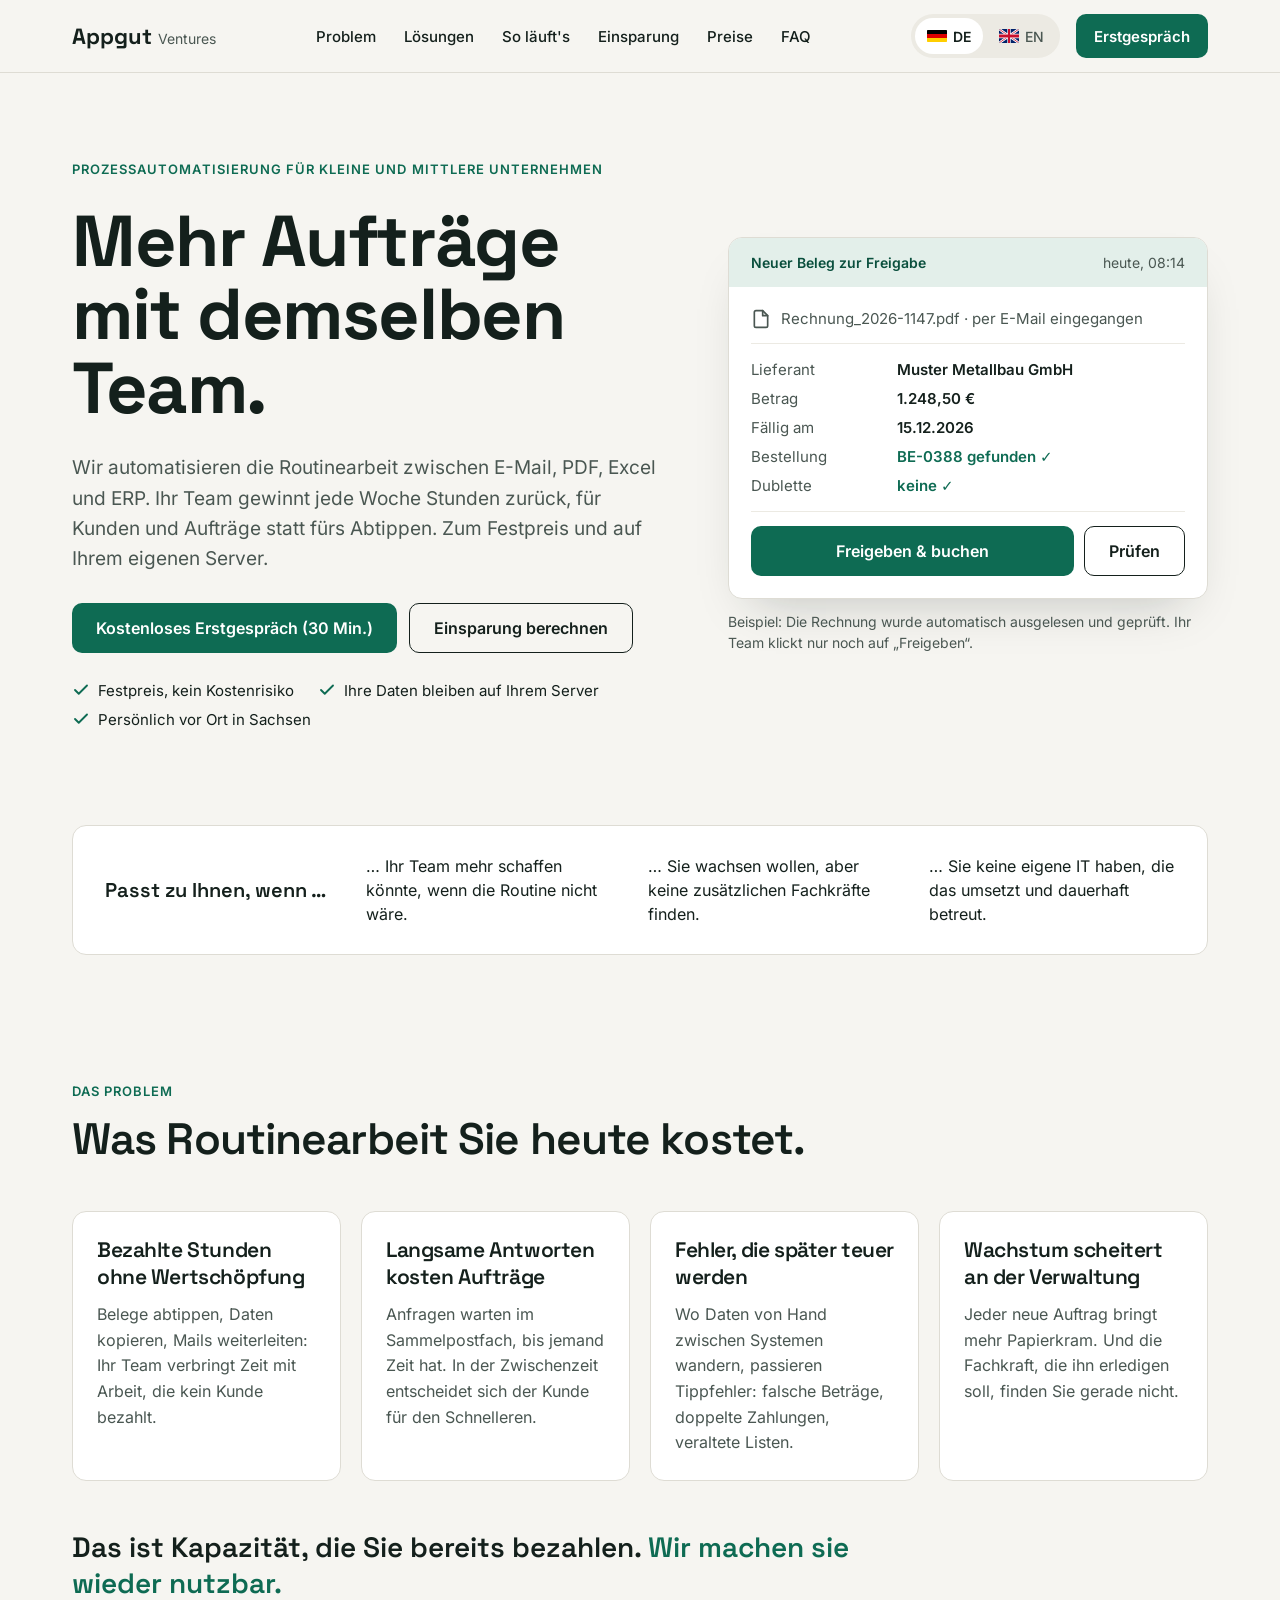
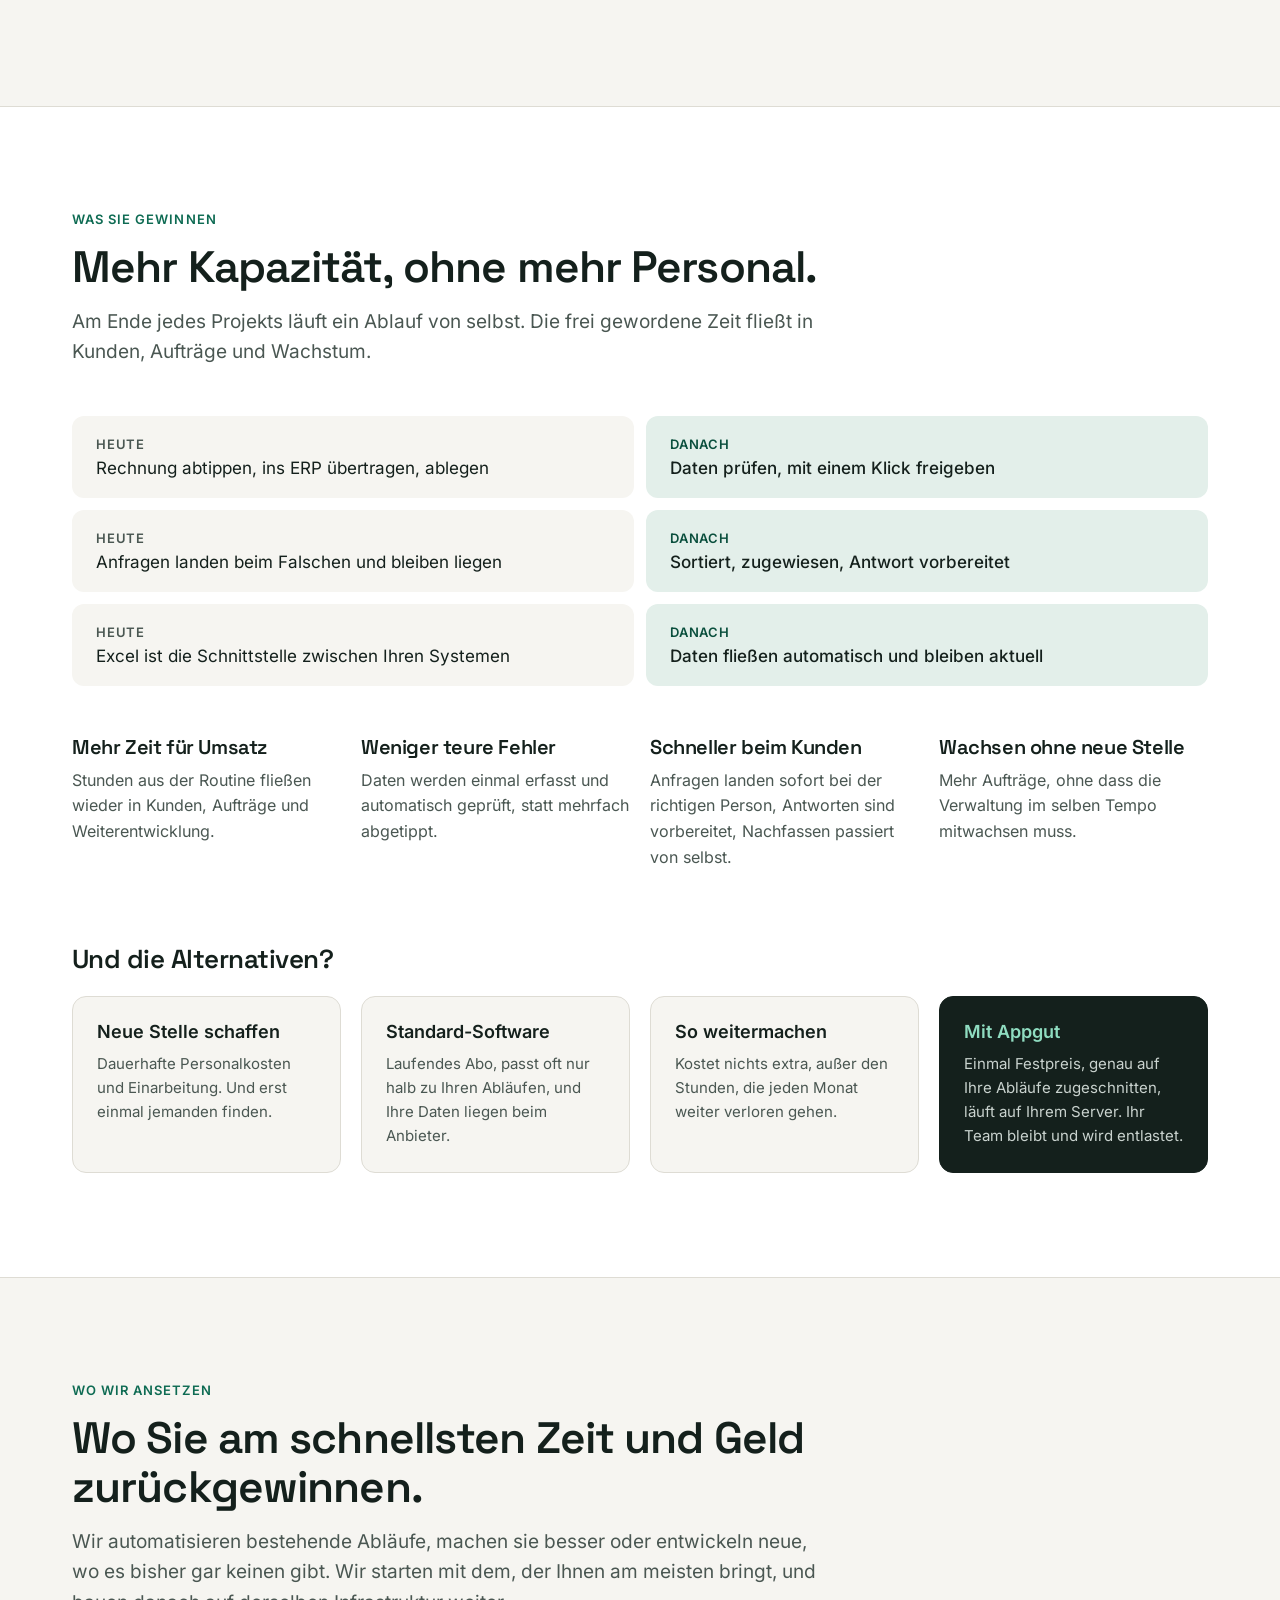
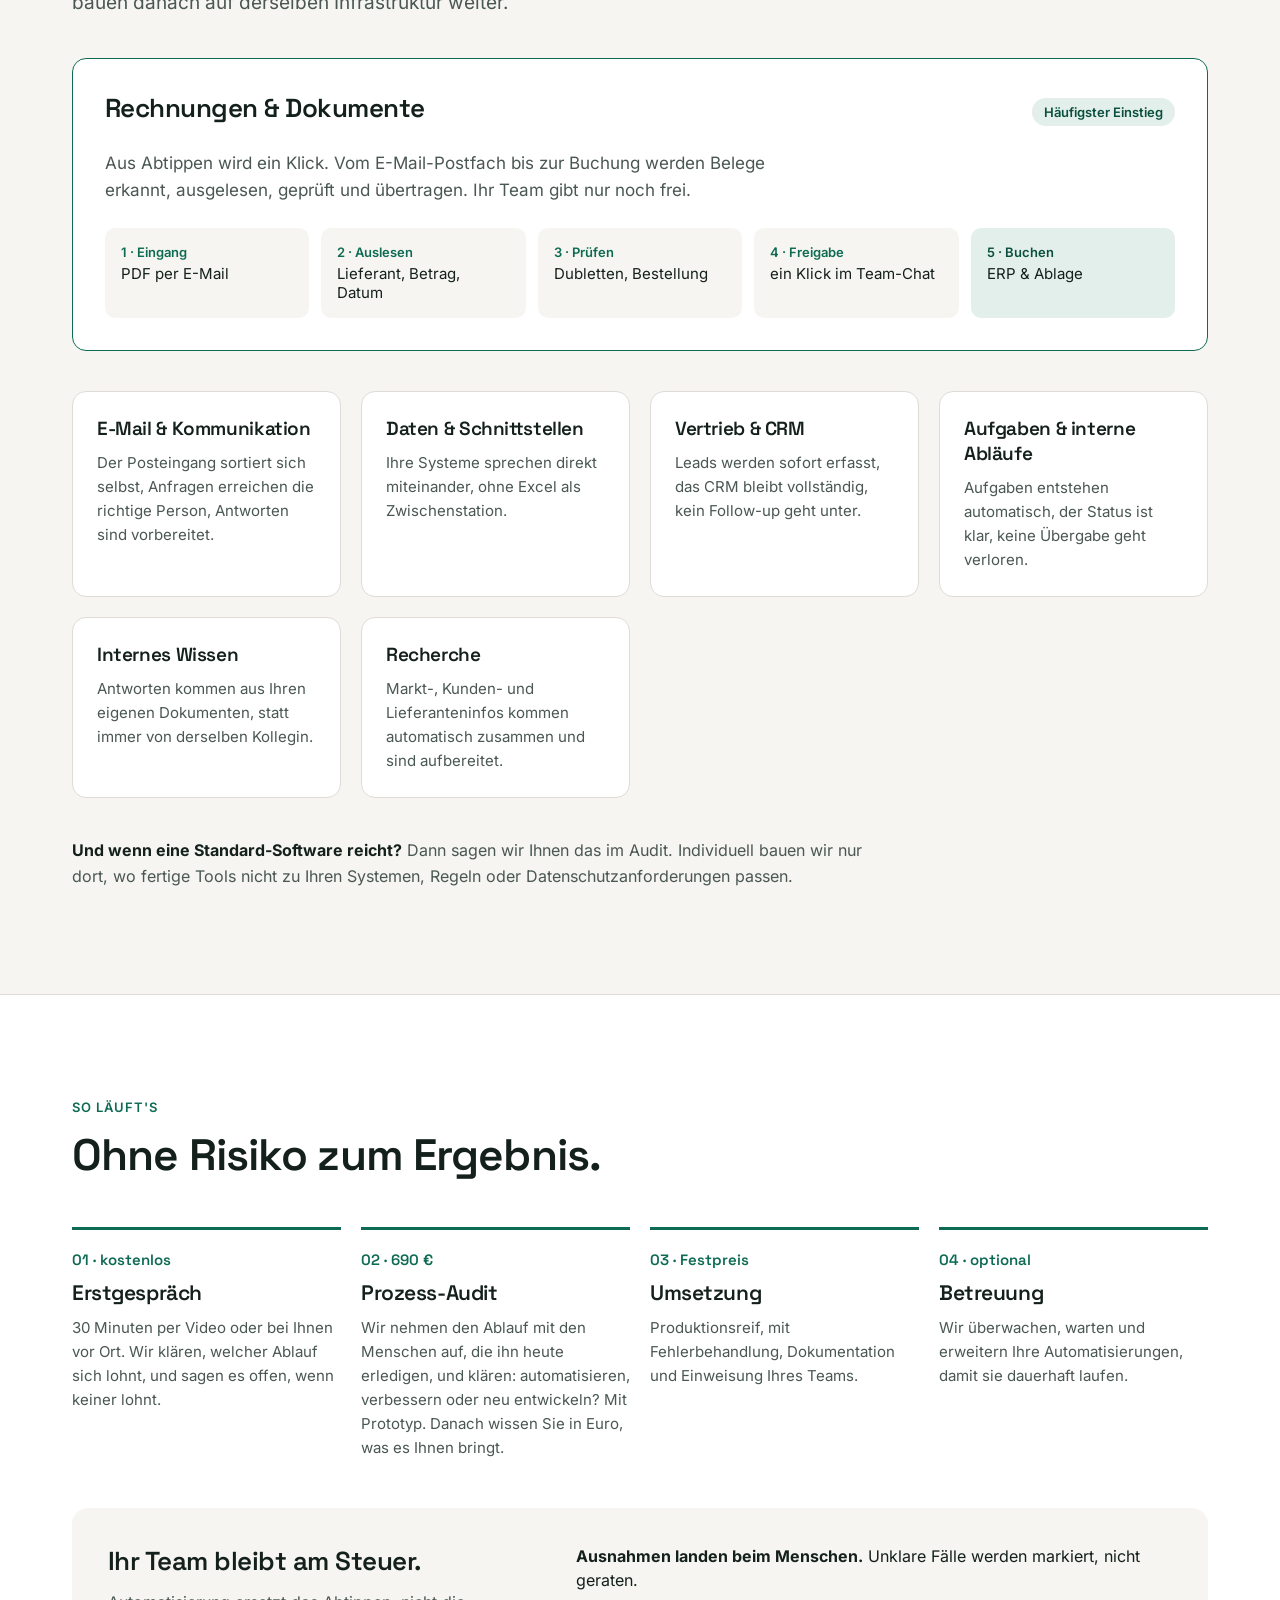
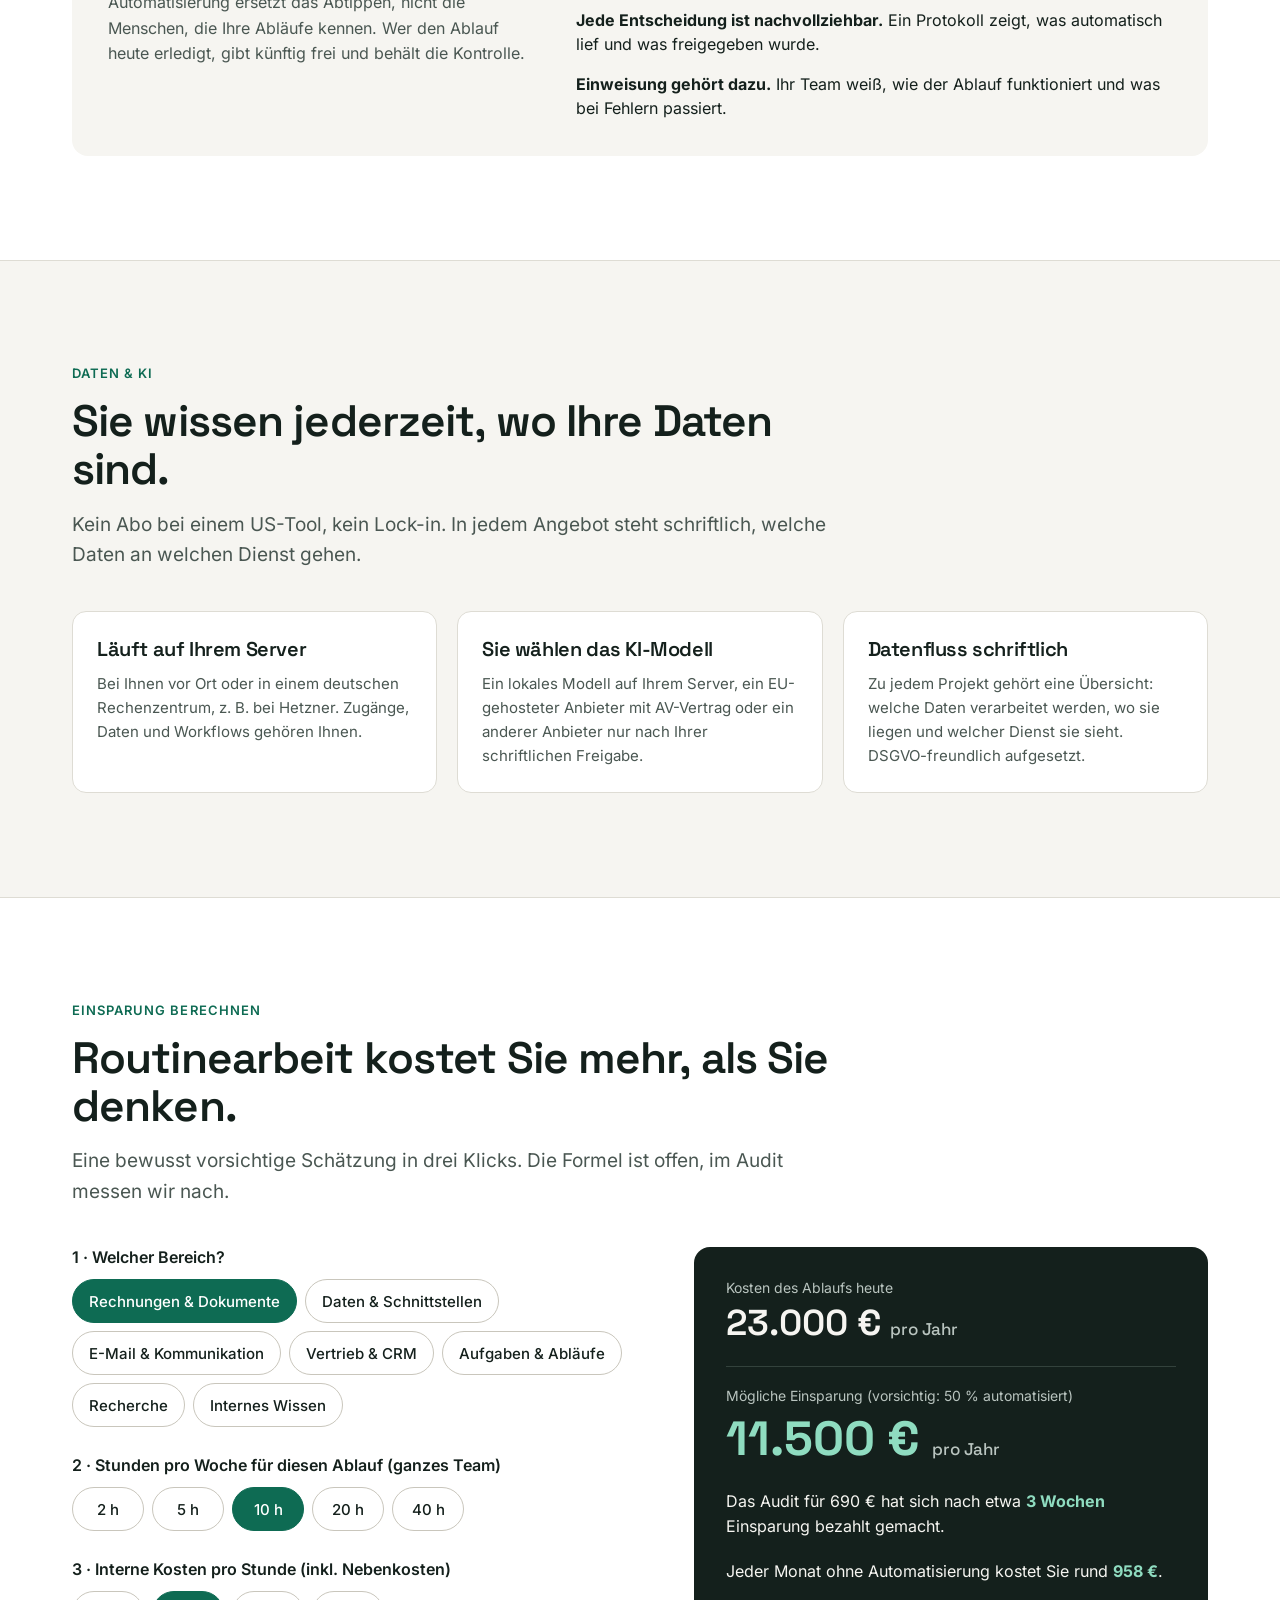
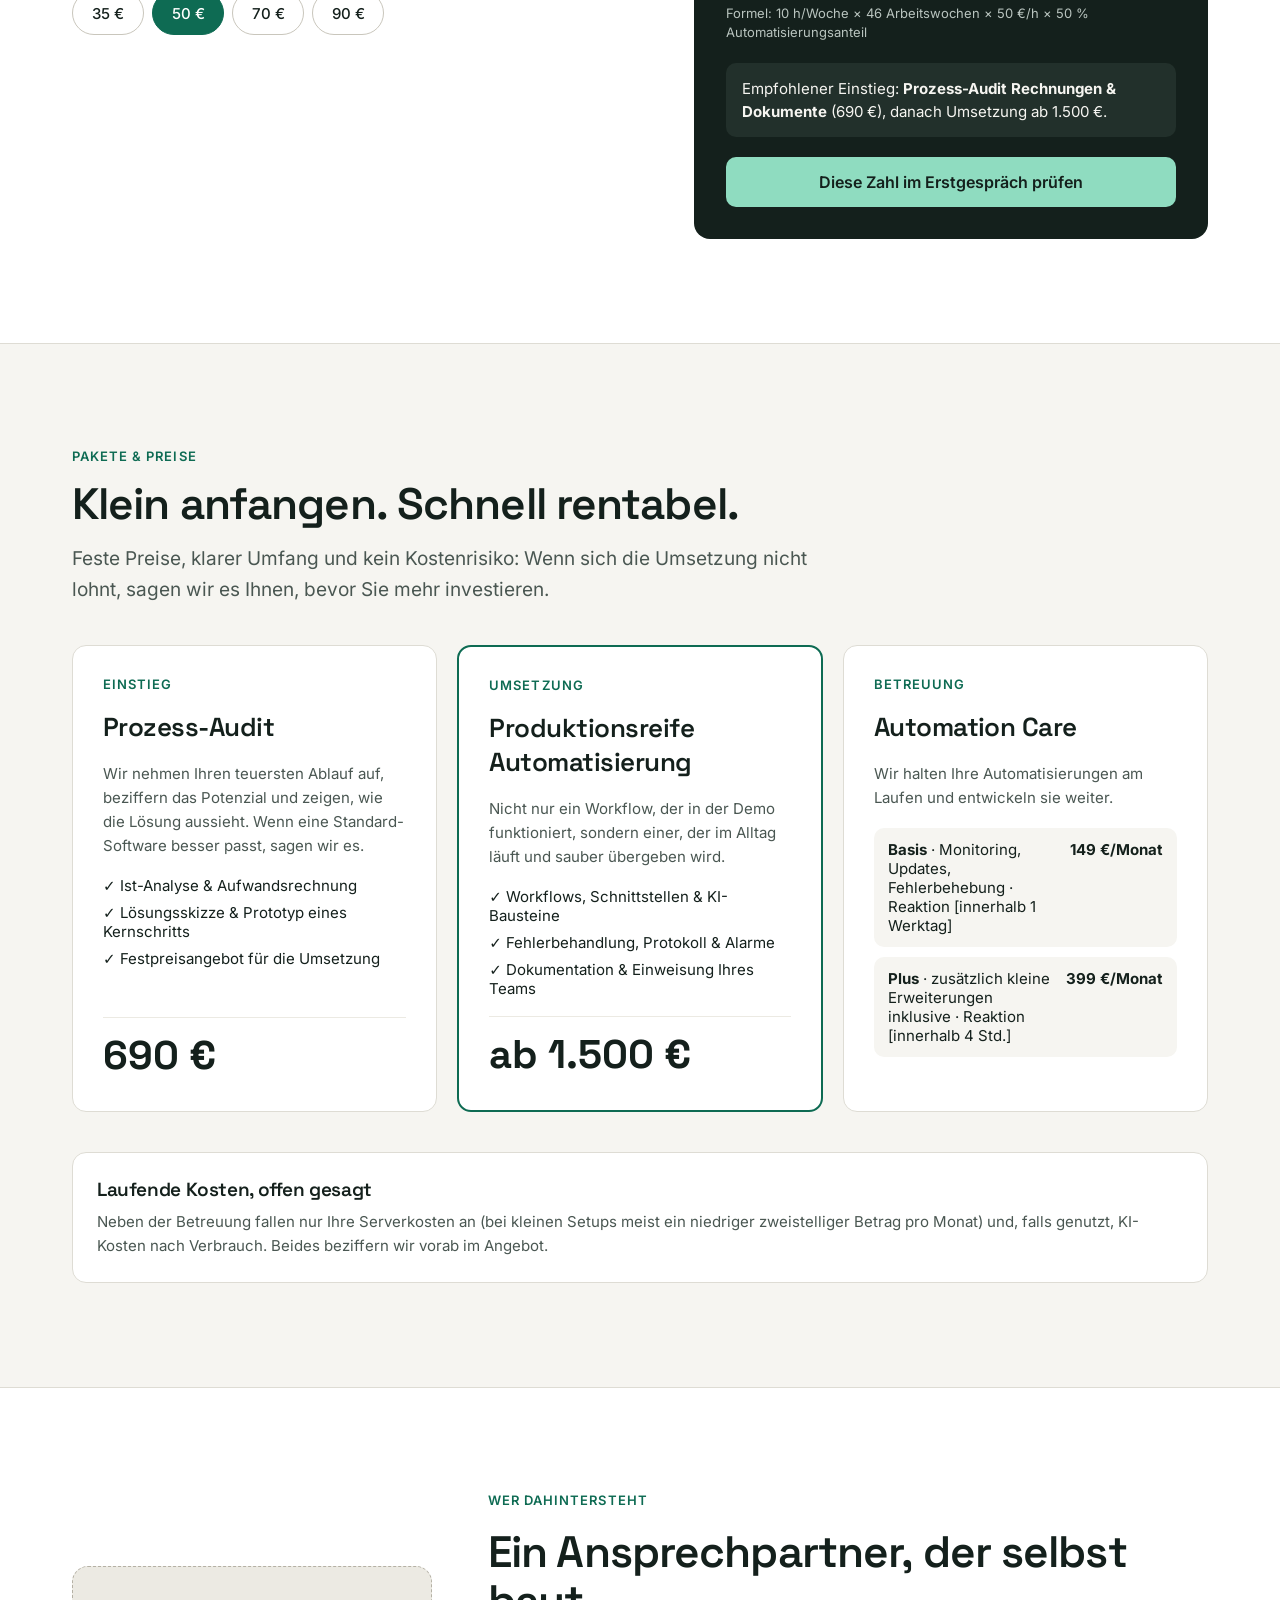
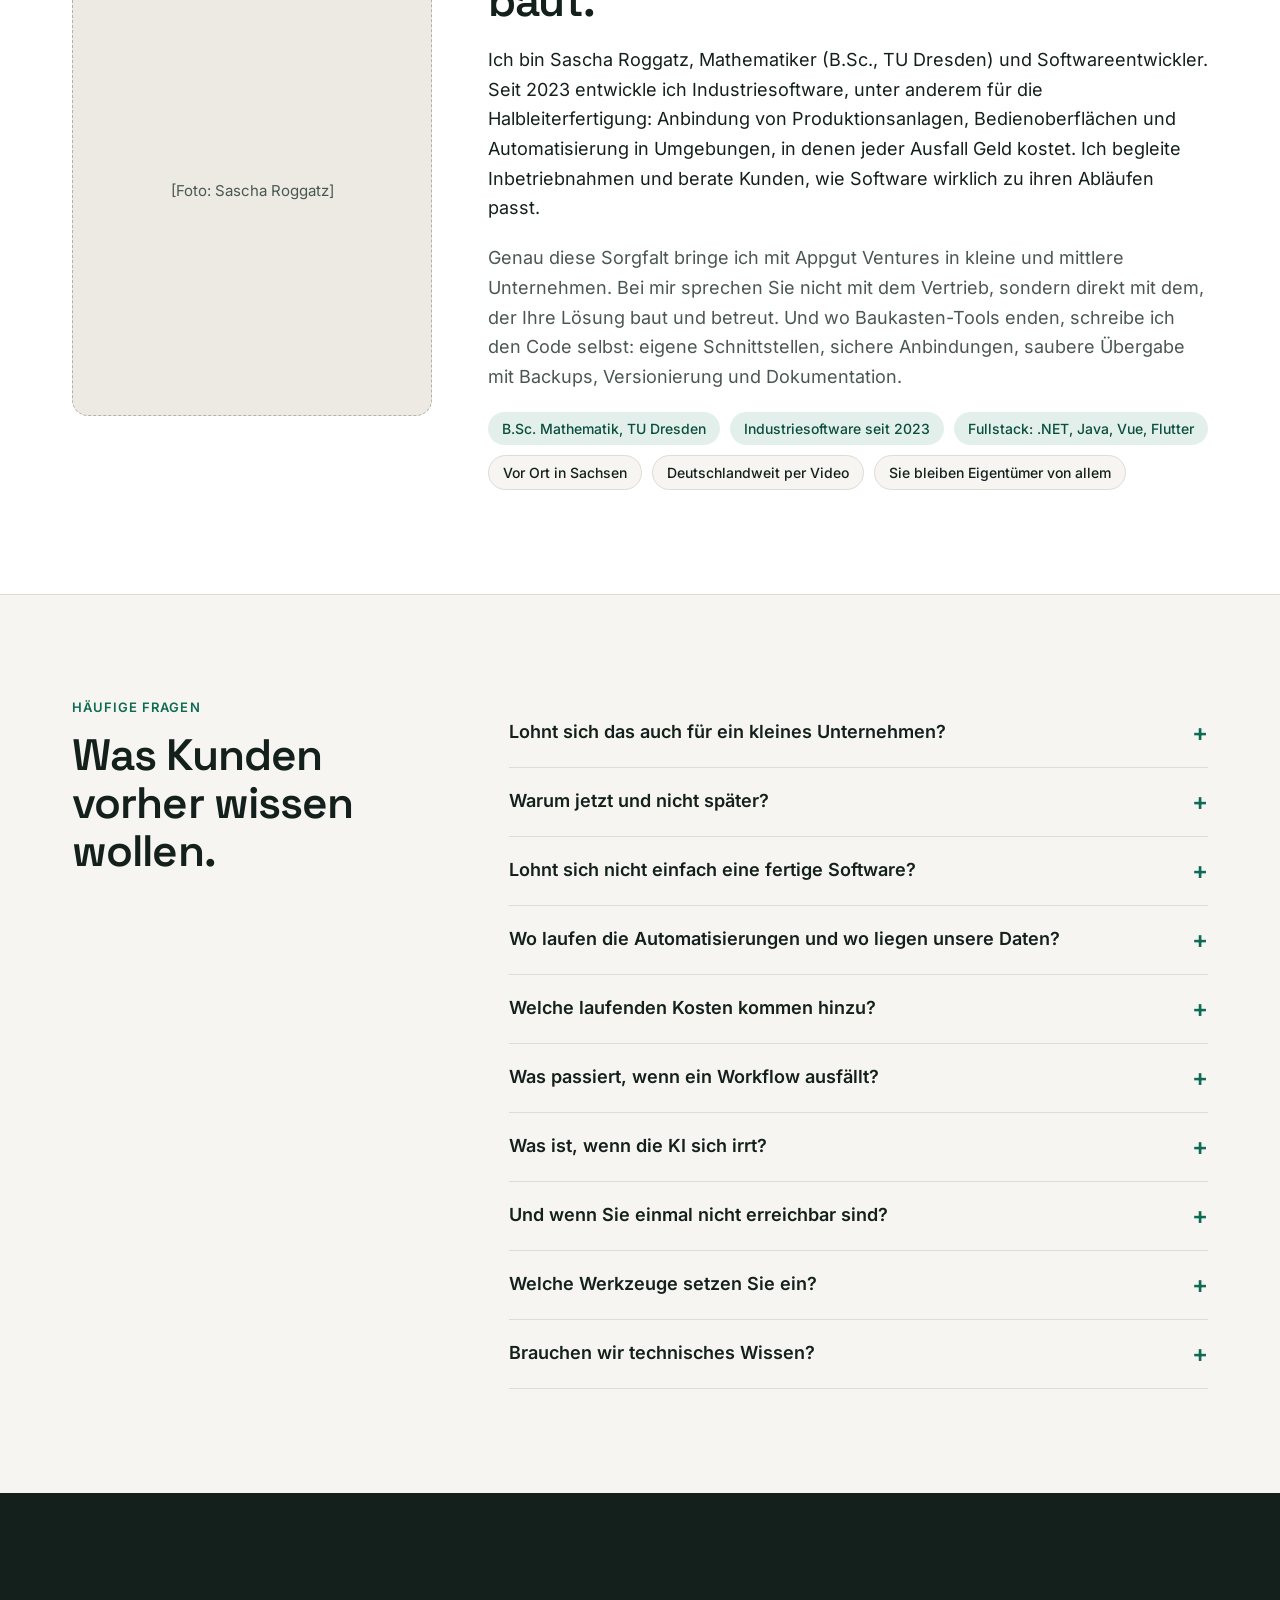
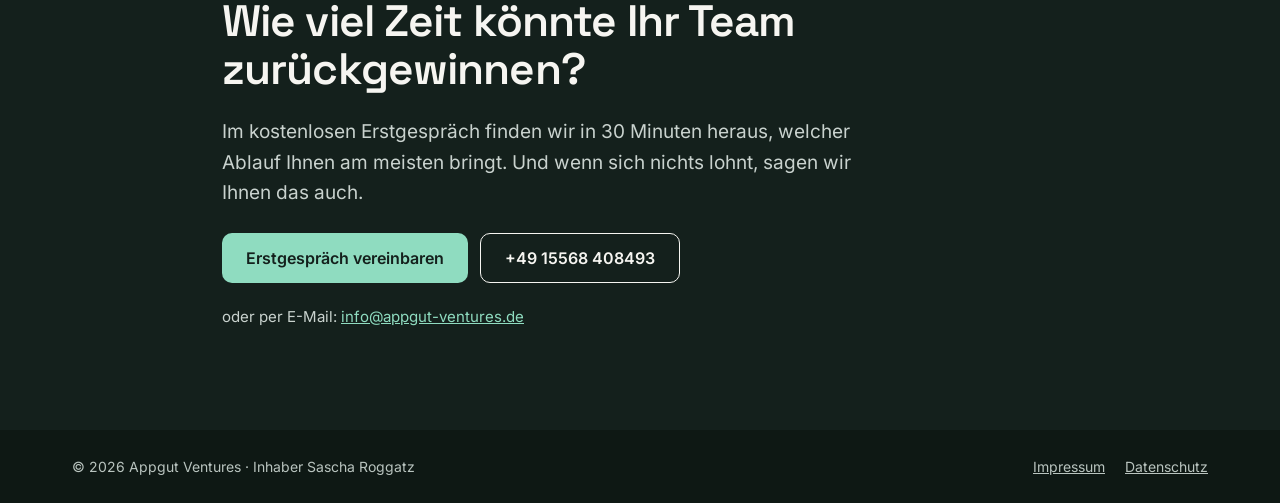
==== commit e8b8ccb5: "fix misspelling" ====
--- a/index.html
+++ b/index.html
@@ -44,7 +44,7 @@
 <span aria-current="true" style="display: flex; align-items: center; gap: 6px; min-height: 36px; padding: 0 12px; border-radius: 999px; background: #FFFFFF; font-size: 14px; font-weight: 600; color: #14201C"><svg width="20" height="14" viewBox="0 0 5 3" style="border-radius: 2px" aria-hidden="true"><rect width="5" height="1" y="0" fill="#000000"></rect><rect width="5" height="1" y="1" fill="#DD0000"></rect><rect width="5" height="1" y="2" fill="#FFCE00"></rect></svg>DE</span>
 <a href="/en/" lang="en" aria-label="English version" style="display: flex; align-items: center; gap: 6px; min-height: 36px; padding: 0 12px; border-radius: 999px; font-size: 14px; font-weight: 500; color: #4A5752; text-decoration: none"><svg width="20" height="14" viewBox="0 0 60 30" preserveAspectRatio="none" style="border-radius: 2px" aria-hidden="true"><rect width="60" height="30" fill="#012169"></rect><path d="M0,0 L60,30 M60,0 L0,30" stroke="#FFFFFF" stroke-width="6"></path><path d="M0,0 L60,30 M60,0 L0,30" stroke="#C8102E" stroke-width="2"></path><path d="M30,0 V30 M0,15 H60" stroke="#FFFFFF" stroke-width="10"></path><path d="M30,0 V30 M0,15 H60" stroke="#C8102E" stroke-width="6"></path></svg>EN</a>
 </div>
-<a class="btn btn-primary" href="mailto:info@appgut-venture.de?subject=Erstgespr%C3%A4ch" style="min-height: 44px; padding: 0 18px; font-size: 15px">Erstgespräch</a>
+<a class="btn btn-primary" href="mailto:info@appgut-ventures.de?subject=Erstgespr%C3%A4ch" style="min-height: 44px; padding: 0 18px; font-size: 15px">Erstgespräch</a>
 </div>
 </div>
 </header>
@@ -57,7 +57,7 @@
 <h1 class="h1" style="font-size: 72px; line-height: 1.02; font-weight: 700">Mehr Aufträge mit demselben Team.</h1>
 <p class="lead" style="max-width: 600px">Wir automatisieren die Routinearbeit zwischen E-Mail, PDF, Excel und ERP. Ihr Team gewinnt jede Woche Stunden zurück, für Kunden und Aufträge statt fürs Abtippen. Zum Festpreis und auf Ihrem eigenen Server.</p>
 <div style="display: flex; flex-wrap: wrap; gap: 12px">
-<a class="btn btn-primary" href="mailto:info@appgut-venture.de?subject=Erstgespr%C3%A4ch">Kostenloses Erstgespräch (30 Min.)</a>
+<a class="btn btn-primary" href="mailto:info@appgut-ventures.de?subject=Erstgespr%C3%A4ch">Kostenloses Erstgespräch (30 Min.)</a>
 <a class="btn btn-ghost" href="#rechner">Einsparung berechnen</a>
 </div>
 <div style="display: flex; flex-wrap: wrap; gap: 10px 24px; font-size: 15px; color: #14201C">
@@ -352,7 +352,7 @@
 <p style="font-size: 16px; line-height: 1.55">Jeder Monat ohne Automatisierung kostet Sie rund <strong style="color: #8FDCC0"><span data-out="monthText">958 €</span></strong>.</p>
 <p style="font-size: 13px; color: #B9C4BF; line-height: 1.5">Formel: <span data-out="formulaText">10 h/Woche × 46 Arbeitswochen × 50 €/h × 50 % Automatisierungsanteil</span></p>
 <p style="font-size: 15px; line-height: 1.55; background: #22302B; border-radius: 10px; padding: 14px 16px">Empfohlener Einstieg: <strong>Prozess-Audit <span data-out="areaLabel">Rechnungen &amp; Dokumente</span></strong> (690 €), danach Umsetzung ab 1.500 €.</p>
-<a class="btn btn-primary" href="mailto:info@appgut-venture.de?subject=Erstgespr%C3%A4ch" style="background: #8FDCC0; color: #14201C">Diese Zahl im Erstgespräch prüfen</a>
+<a class="btn btn-primary" href="mailto:info@appgut-ventures.de?subject=Erstgespr%C3%A4ch" style="background: #8FDCC0; color: #14201C">Diese Zahl im Erstgespräch prüfen</a>
 </div>
 </div>
 </div>
@@ -457,10 +457,10 @@
 <h2 class="h2" style="color: #F6F5F1">Wie viel Zeit könnte Ihr Team zurückgewinnen?</h2>
 <p style="font-size: 19px; line-height: 1.6; color: #C9D2CE; max-width: 680px">Im kostenlosen Erstgespräch finden wir in 30 Minuten heraus, welcher Ablauf Ihnen am meisten bringt. Und wenn sich nichts lohnt, sagen wir Ihnen das auch.</p>
 <div style="display: flex; flex-wrap: wrap; gap: 12px">
-<a class="btn" href="mailto:info@appgut-venture.de?subject=Erstgespr%C3%A4ch" style="background: #8FDCC0; color: #14201C">Erstgespräch vereinbaren</a>
+<a class="btn" href="mailto:info@appgut-ventures.de?subject=Erstgespr%C3%A4ch" style="background: #8FDCC0; color: #14201C">Erstgespräch vereinbaren</a>
 <a class="btn" href="tel:+4915568408493" style="border: 1.5px solid #F6F5F1; color: #F6F5F1">+49 15568 408493</a>
 </div>
-<p style="font-size: 15px; color: #C9D2CE">oder per E-Mail: <a href="mailto:info@appgut-venture.de" style="color: #8FDCC0">info@appgut-venture.de</a></p>
+<p style="font-size: 15px; color: #C9D2CE">oder per E-Mail: <a href="mailto:info@appgut-ventures.de" style="color: #8FDCC0">info@appgut-ventures.de</a></p>
 </div>
 </section>
 
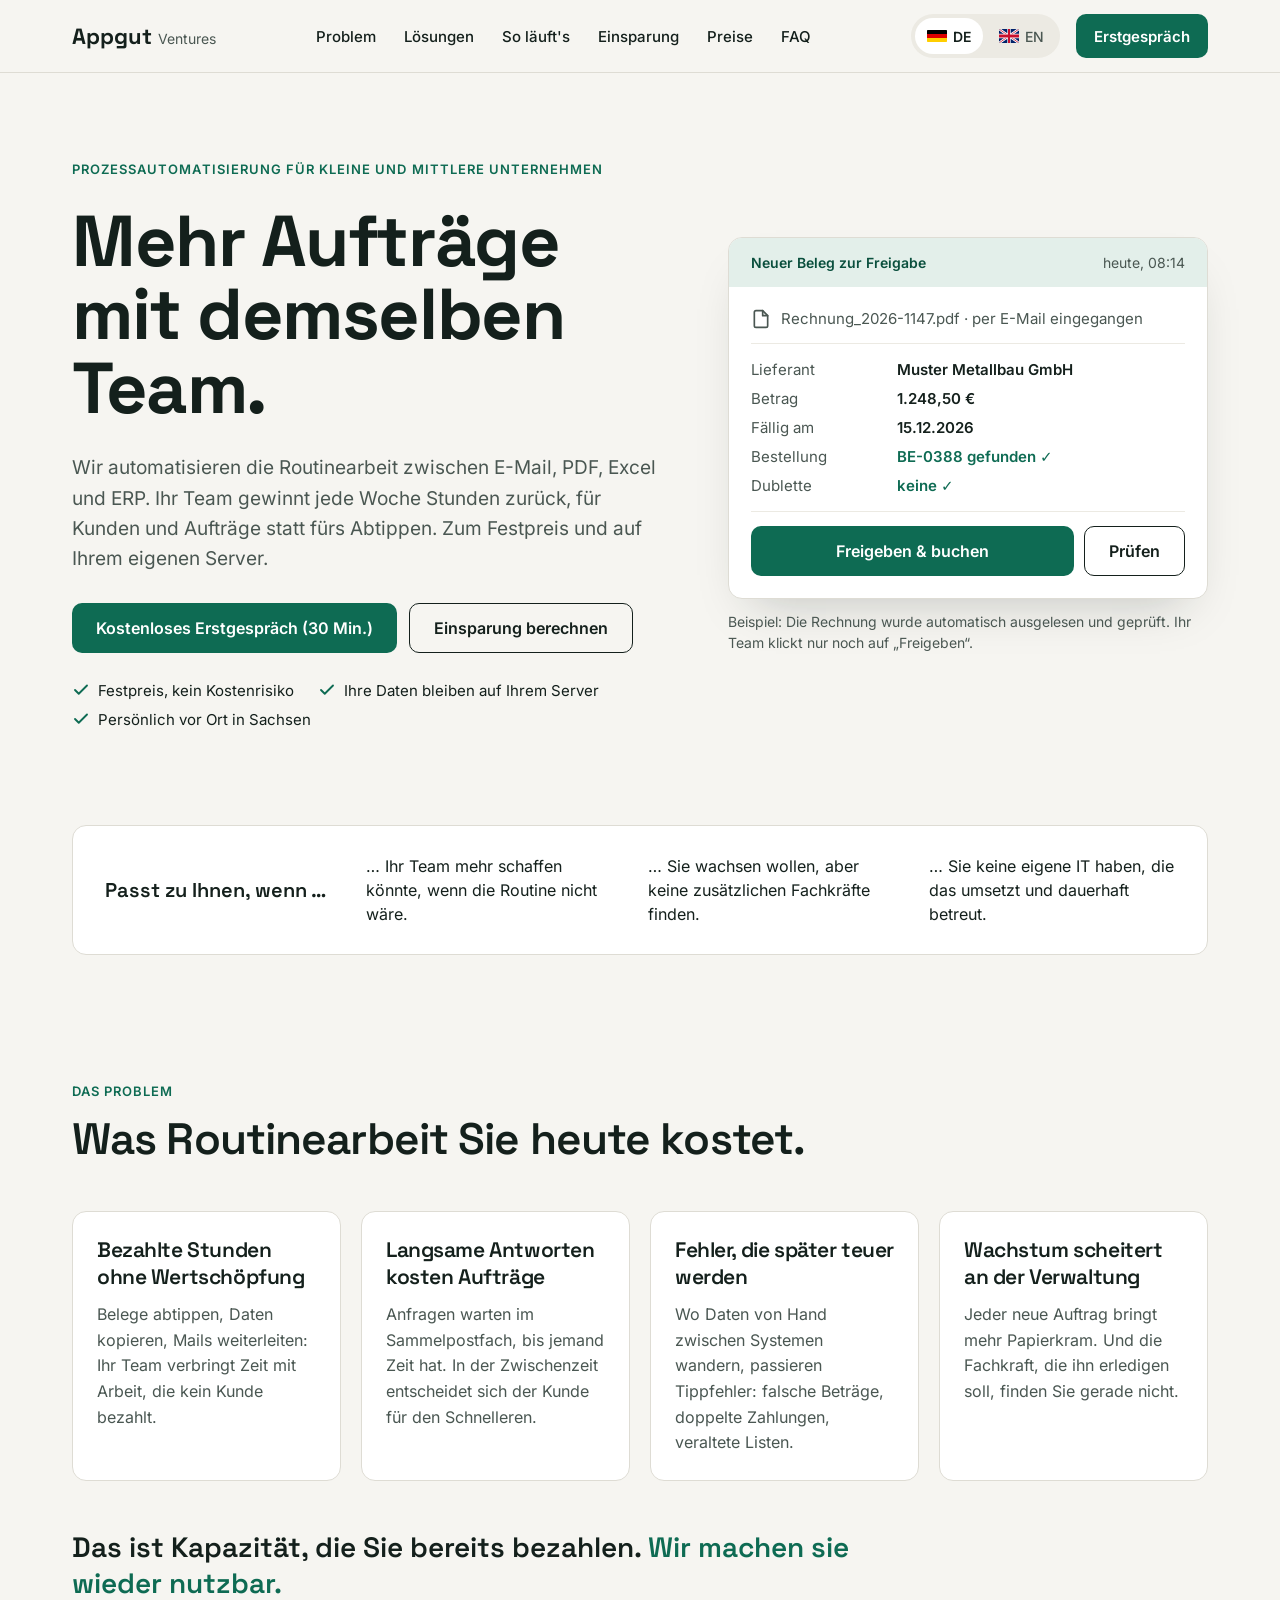
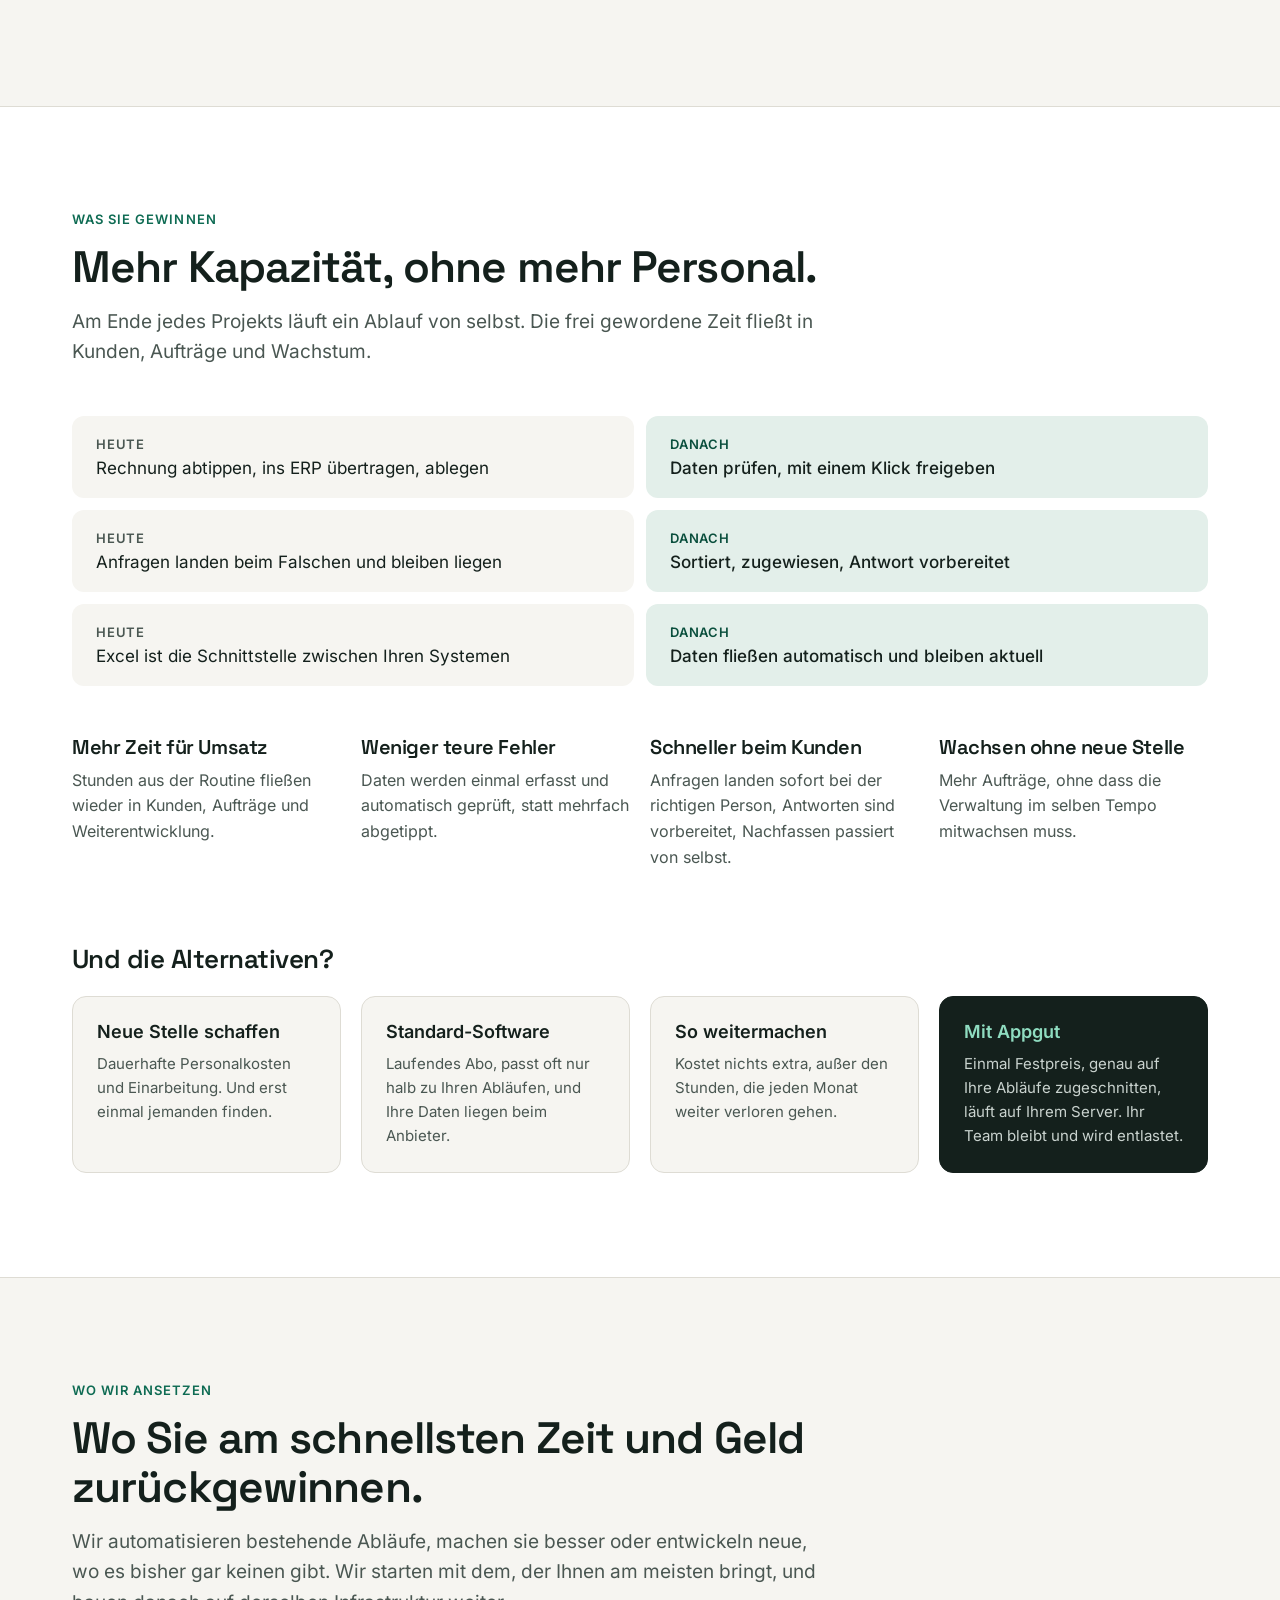
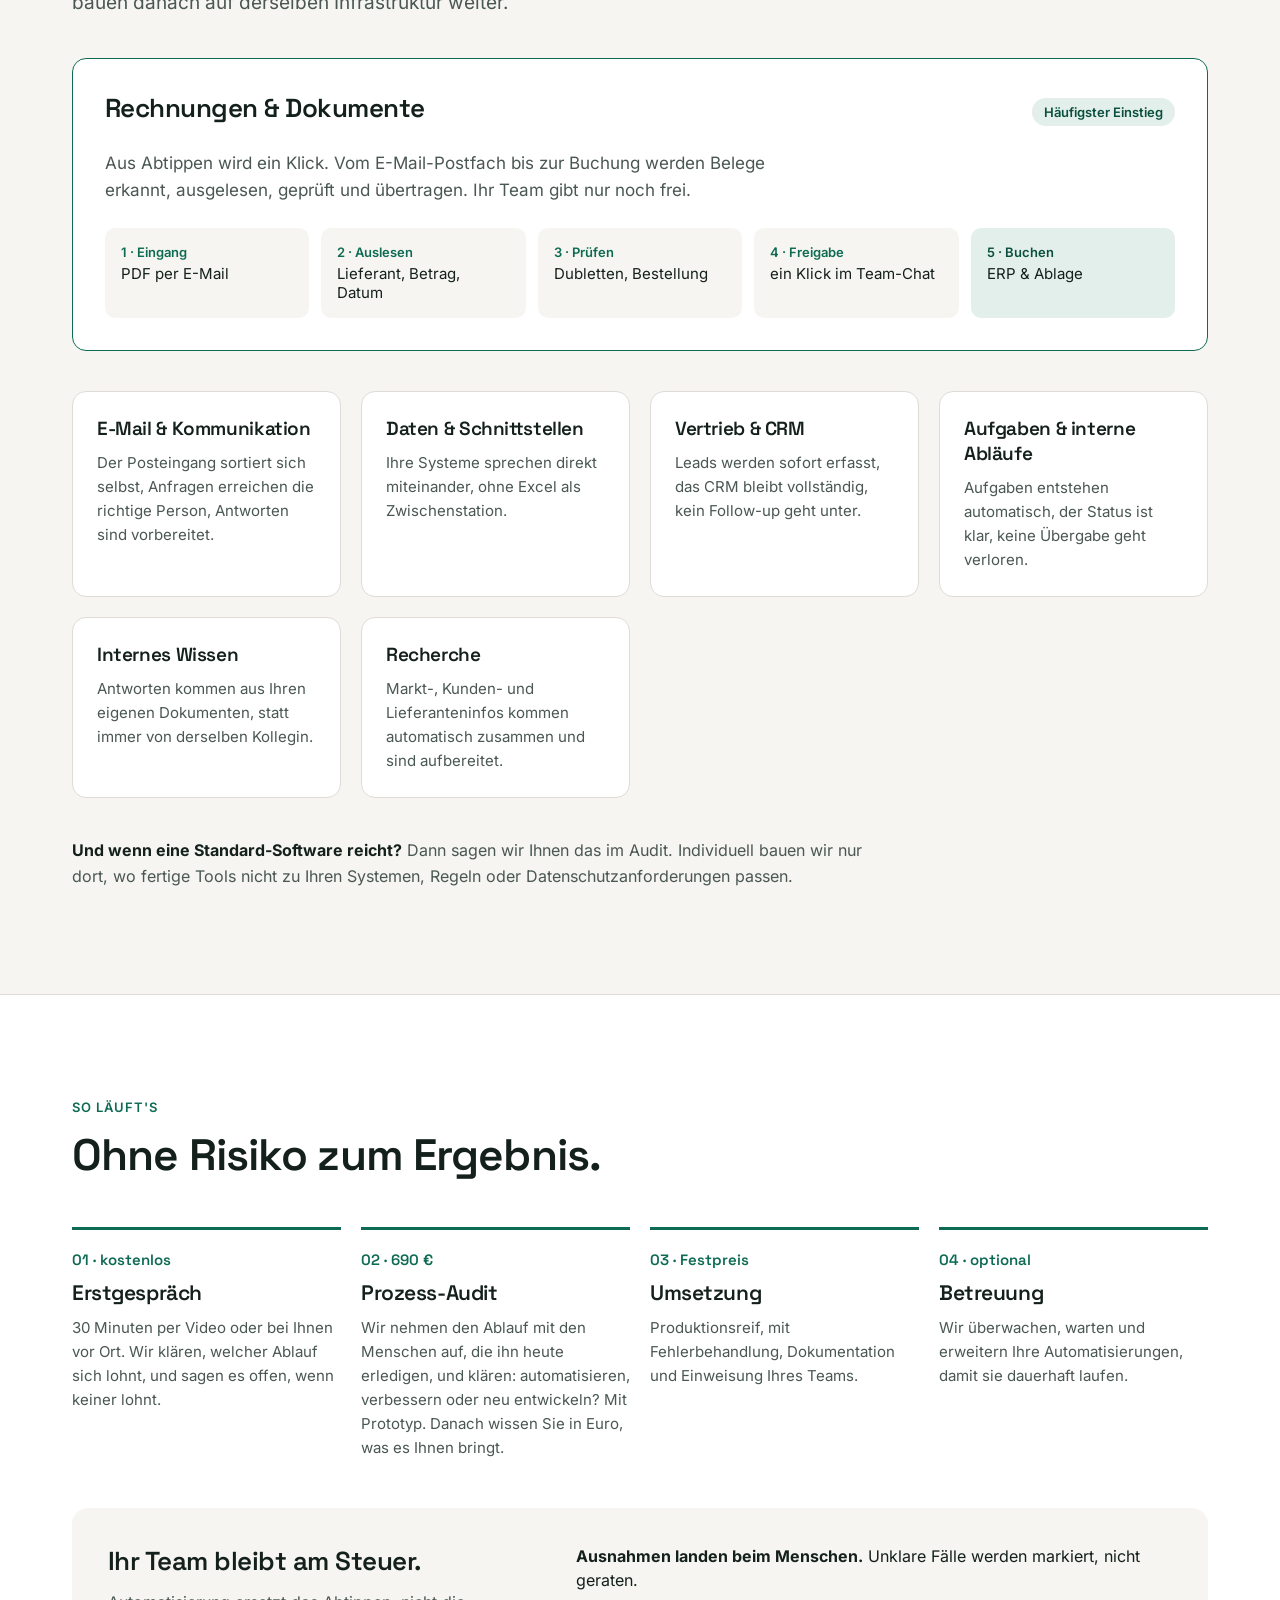
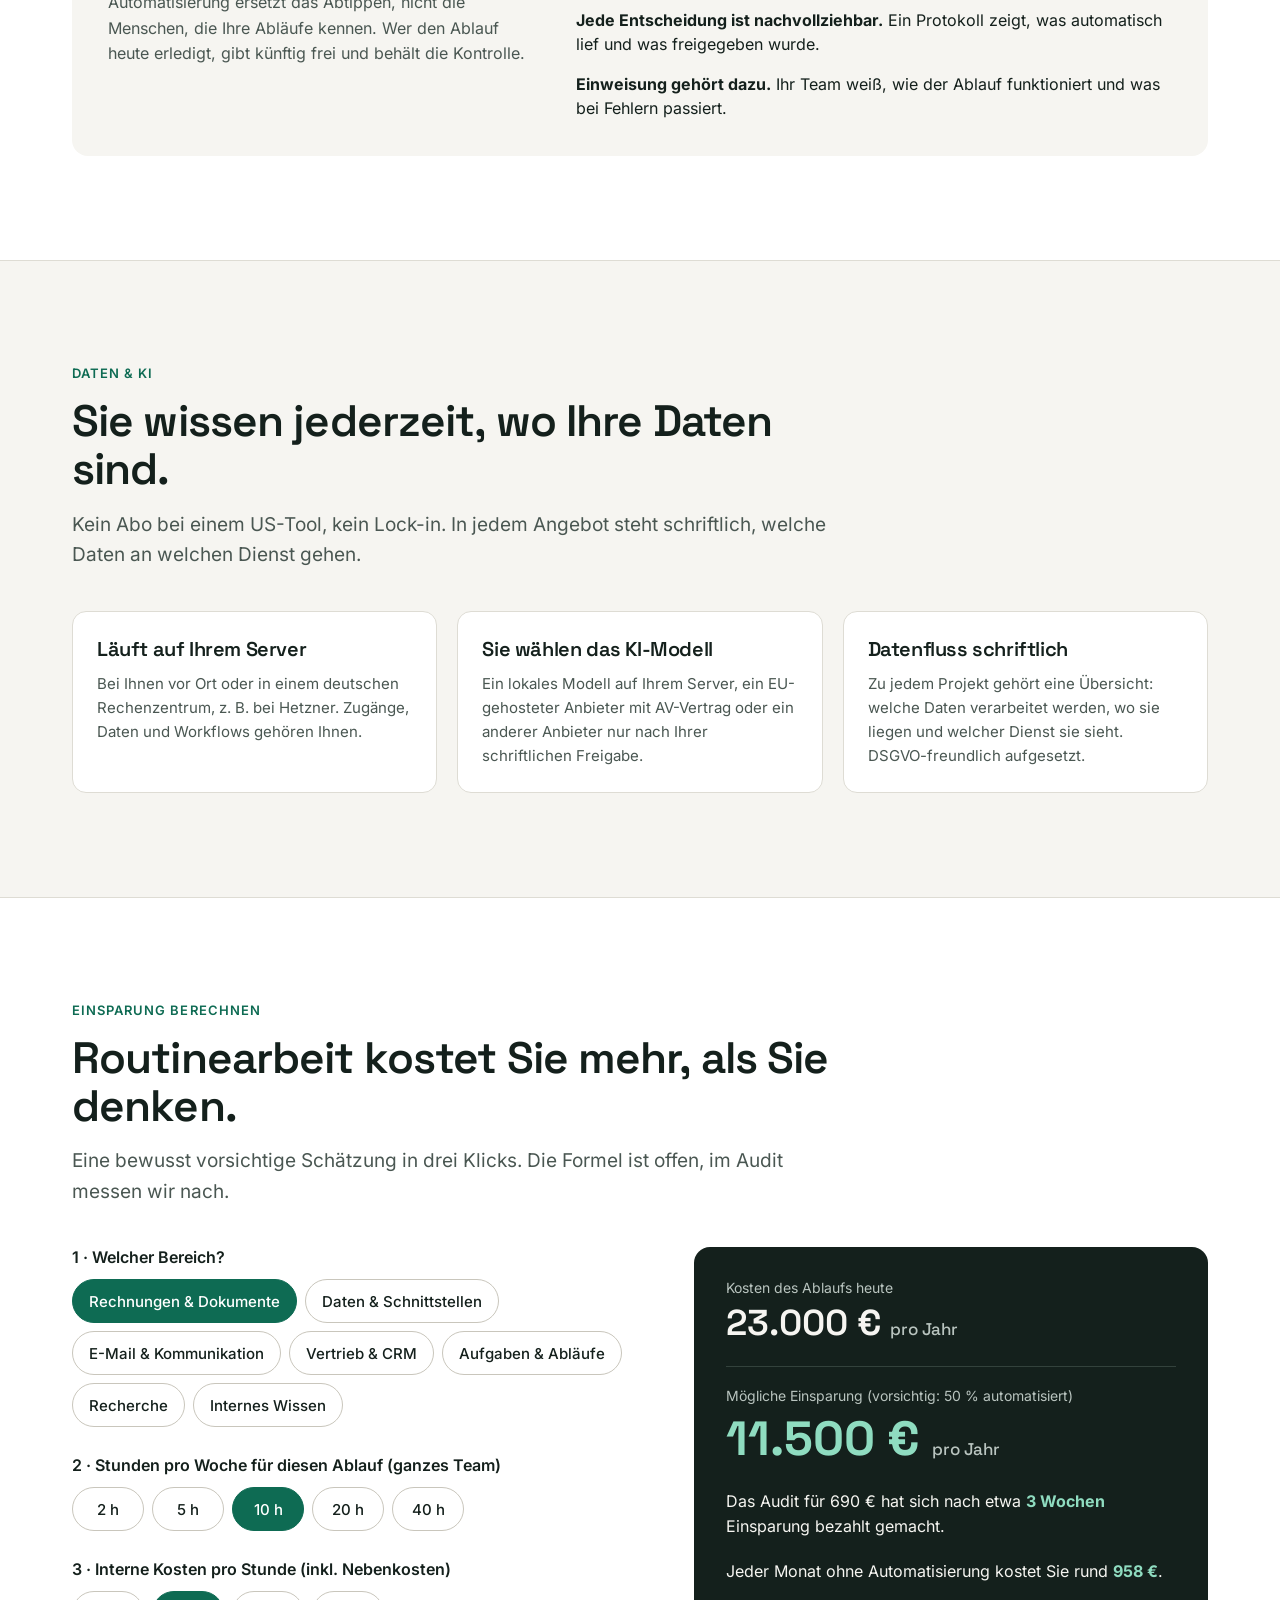
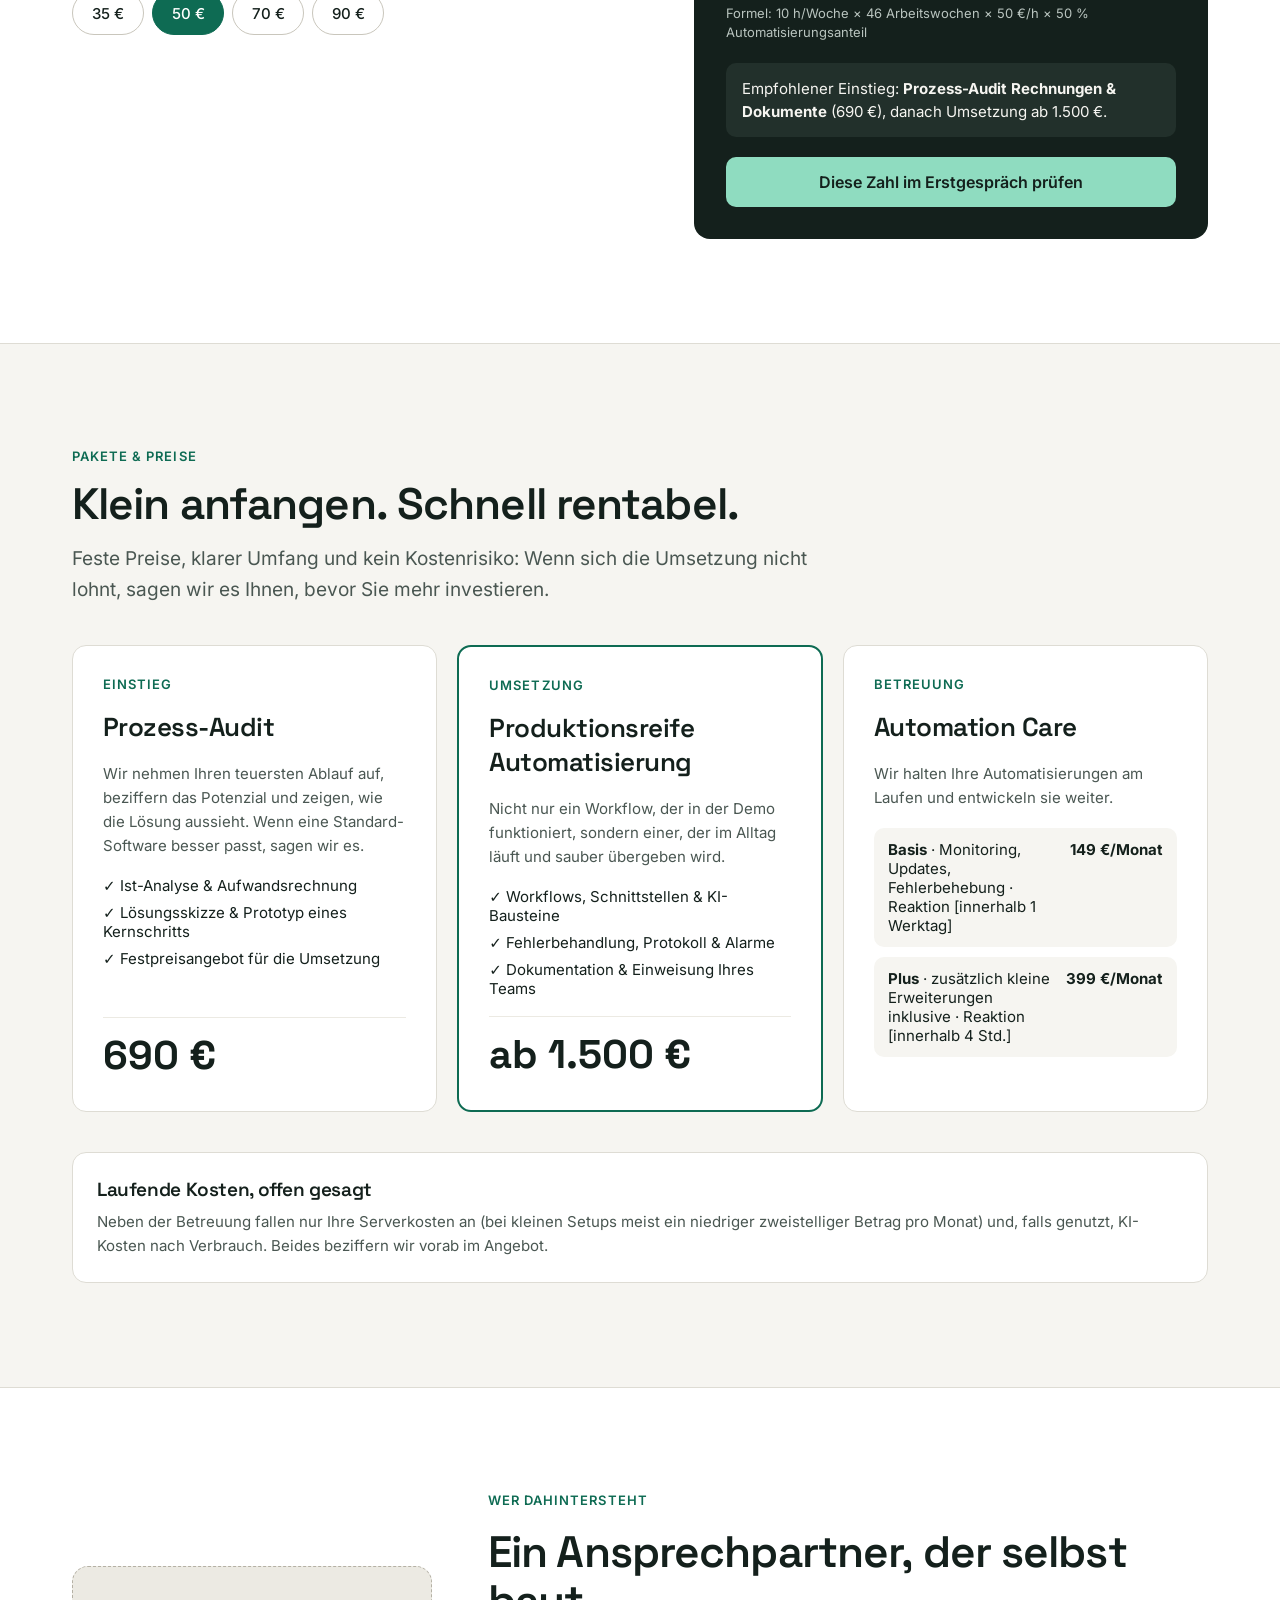
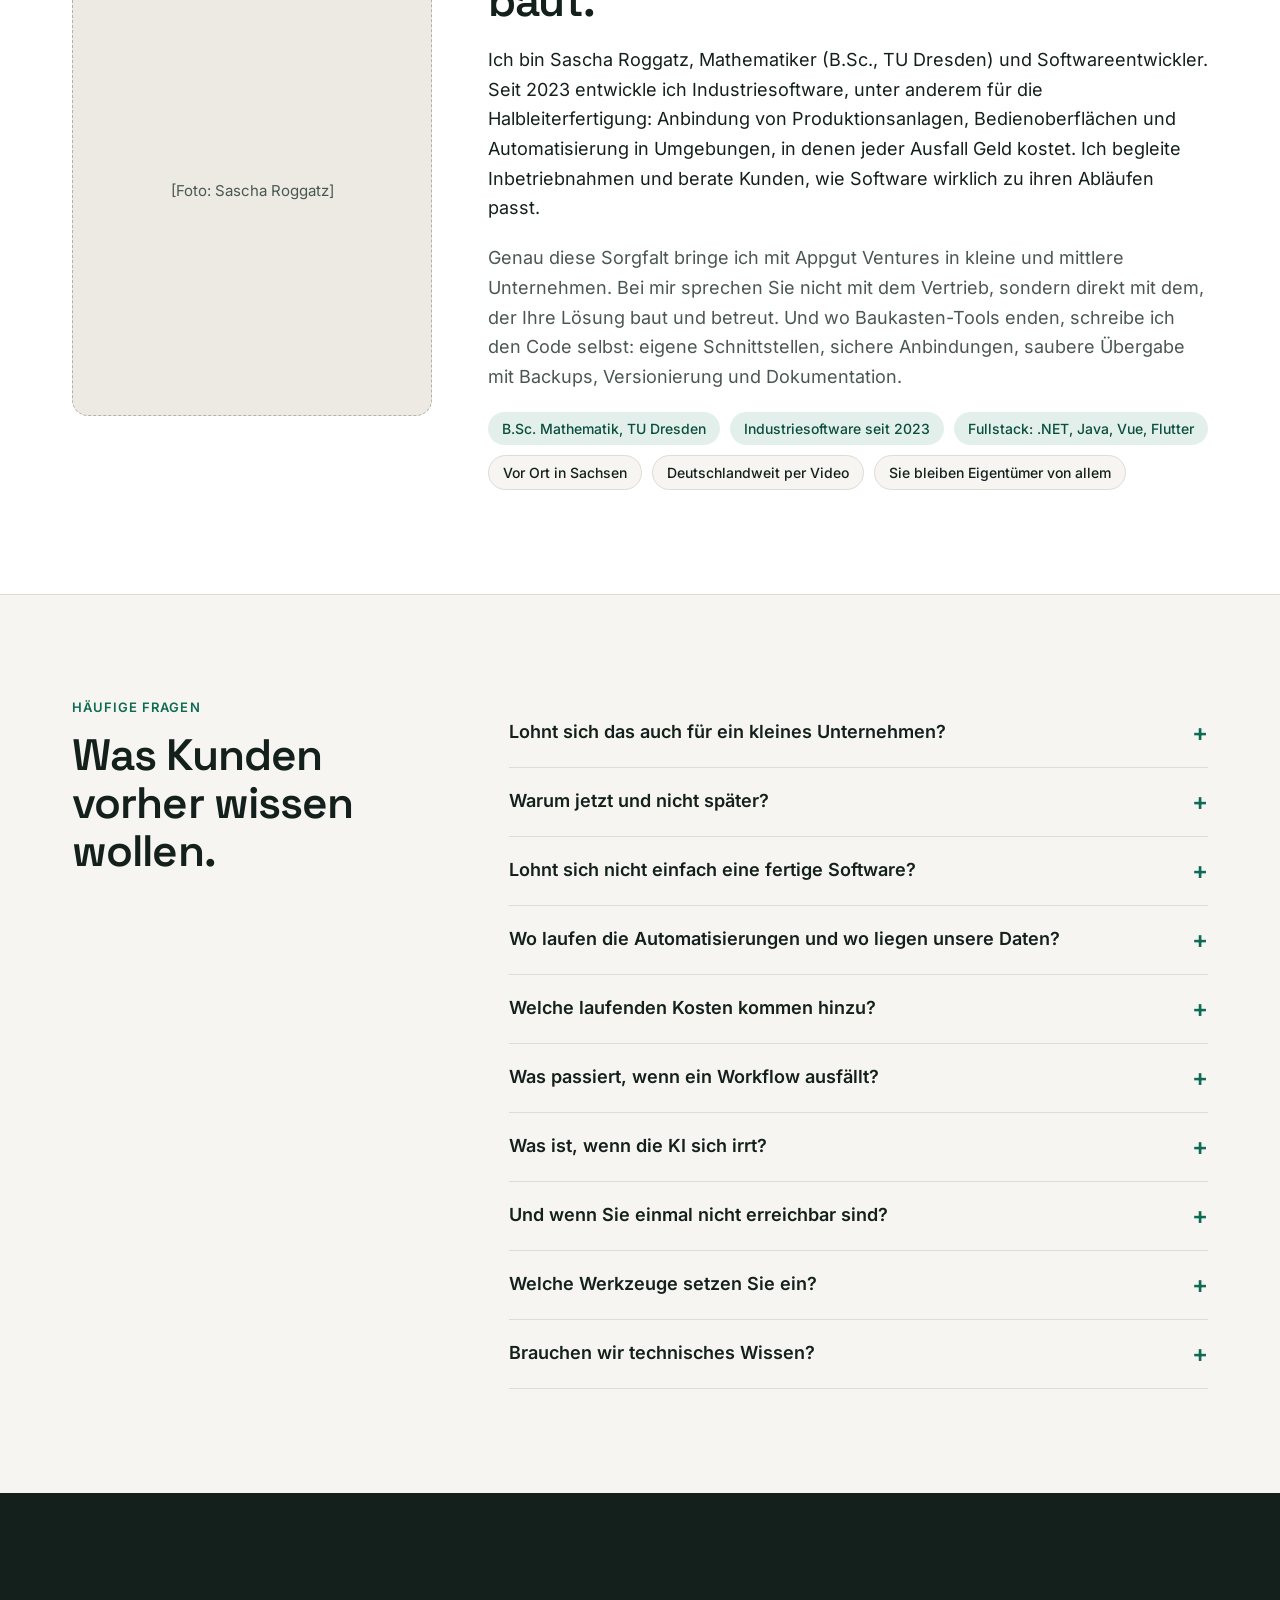
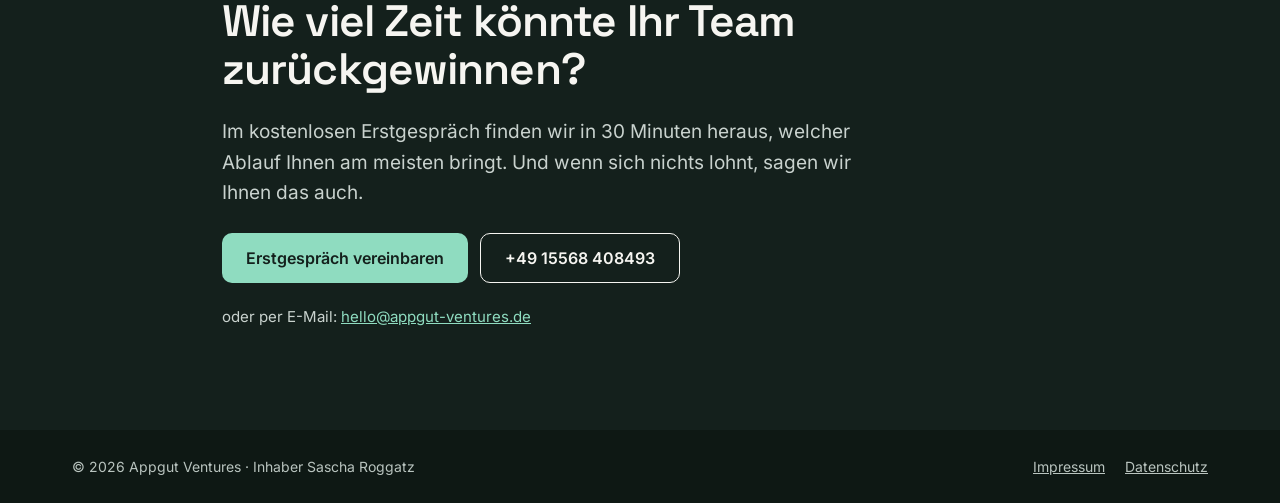
==== commit 28204fcb: "fix mail" ====
--- a/index.html
+++ b/index.html
@@ -44,7 +44,7 @@
 <span aria-current="true" style="display: flex; align-items: center; gap: 6px; min-height: 36px; padding: 0 12px; border-radius: 999px; background: #FFFFFF; font-size: 14px; font-weight: 600; color: #14201C"><svg width="20" height="14" viewBox="0 0 5 3" style="border-radius: 2px" aria-hidden="true"><rect width="5" height="1" y="0" fill="#000000"></rect><rect width="5" height="1" y="1" fill="#DD0000"></rect><rect width="5" height="1" y="2" fill="#FFCE00"></rect></svg>DE</span>
 <a href="/en/" lang="en" aria-label="English version" style="display: flex; align-items: center; gap: 6px; min-height: 36px; padding: 0 12px; border-radius: 999px; font-size: 14px; font-weight: 500; color: #4A5752; text-decoration: none"><svg width="20" height="14" viewBox="0 0 60 30" preserveAspectRatio="none" style="border-radius: 2px" aria-hidden="true"><rect width="60" height="30" fill="#012169"></rect><path d="M0,0 L60,30 M60,0 L0,30" stroke="#FFFFFF" stroke-width="6"></path><path d="M0,0 L60,30 M60,0 L0,30" stroke="#C8102E" stroke-width="2"></path><path d="M30,0 V30 M0,15 H60" stroke="#FFFFFF" stroke-width="10"></path><path d="M30,0 V30 M0,15 H60" stroke="#C8102E" stroke-width="6"></path></svg>EN</a>
 </div>
-<a class="btn btn-primary" href="mailto:info@appgut-ventures.de?subject=Erstgespr%C3%A4ch" style="min-height: 44px; padding: 0 18px; font-size: 15px">Erstgespräch</a>
+<a class="btn btn-primary" href="mailto:hello@appgut-ventures.de?subject=Erstgespr%C3%A4ch" style="min-height: 44px; padding: 0 18px; font-size: 15px">Erstgespräch</a>
 </div>
 </div>
 </header>
@@ -57,7 +57,7 @@
 <h1 class="h1" style="font-size: 72px; line-height: 1.02; font-weight: 700">Mehr Aufträge mit demselben Team.</h1>
 <p class="lead" style="max-width: 600px">Wir automatisieren die Routinearbeit zwischen E-Mail, PDF, Excel und ERP. Ihr Team gewinnt jede Woche Stunden zurück, für Kunden und Aufträge statt fürs Abtippen. Zum Festpreis und auf Ihrem eigenen Server.</p>
 <div style="display: flex; flex-wrap: wrap; gap: 12px">
-<a class="btn btn-primary" href="mailto:info@appgut-ventures.de?subject=Erstgespr%C3%A4ch">Kostenloses Erstgespräch (30 Min.)</a>
+<a class="btn btn-primary" href="mailto:hello@appgut-ventures.de?subject=Erstgespr%C3%A4ch">Kostenloses Erstgespräch (30 Min.)</a>
 <a class="btn btn-ghost" href="#rechner">Einsparung berechnen</a>
 </div>
 <div style="display: flex; flex-wrap: wrap; gap: 10px 24px; font-size: 15px; color: #14201C">
@@ -352,7 +352,7 @@
 <p style="font-size: 16px; line-height: 1.55">Jeder Monat ohne Automatisierung kostet Sie rund <strong style="color: #8FDCC0"><span data-out="monthText">958 €</span></strong>.</p>
 <p style="font-size: 13px; color: #B9C4BF; line-height: 1.5">Formel: <span data-out="formulaText">10 h/Woche × 46 Arbeitswochen × 50 €/h × 50 % Automatisierungsanteil</span></p>
 <p style="font-size: 15px; line-height: 1.55; background: #22302B; border-radius: 10px; padding: 14px 16px">Empfohlener Einstieg: <strong>Prozess-Audit <span data-out="areaLabel">Rechnungen &amp; Dokumente</span></strong> (690 €), danach Umsetzung ab 1.500 €.</p>
-<a class="btn btn-primary" href="mailto:info@appgut-ventures.de?subject=Erstgespr%C3%A4ch" style="background: #8FDCC0; color: #14201C">Diese Zahl im Erstgespräch prüfen</a>
+<a class="btn btn-primary" href="mailto:hello@appgut-ventures.de?subject=Erstgespr%C3%A4ch" style="background: #8FDCC0; color: #14201C">Diese Zahl im Erstgespräch prüfen</a>
 </div>
 </div>
 </div>
@@ -457,10 +457,10 @@
 <h2 class="h2" style="color: #F6F5F1">Wie viel Zeit könnte Ihr Team zurückgewinnen?</h2>
 <p style="font-size: 19px; line-height: 1.6; color: #C9D2CE; max-width: 680px">Im kostenlosen Erstgespräch finden wir in 30 Minuten heraus, welcher Ablauf Ihnen am meisten bringt. Und wenn sich nichts lohnt, sagen wir Ihnen das auch.</p>
 <div style="display: flex; flex-wrap: wrap; gap: 12px">
-<a class="btn" href="mailto:info@appgut-ventures.de?subject=Erstgespr%C3%A4ch" style="background: #8FDCC0; color: #14201C">Erstgespräch vereinbaren</a>
+<a class="btn" href="mailto:hello@appgut-ventures.de?subject=Erstgespr%C3%A4ch" style="background: #8FDCC0; color: #14201C">Erstgespräch vereinbaren</a>
 <a class="btn" href="tel:+4915568408493" style="border: 1.5px solid #F6F5F1; color: #F6F5F1">+49 15568 408493</a>
 </div>
-<p style="font-size: 15px; color: #C9D2CE">oder per E-Mail: <a href="mailto:info@appgut-ventures.de" style="color: #8FDCC0">info@appgut-ventures.de</a></p>
+<p style="font-size: 15px; color: #C9D2CE">oder per E-Mail: <a href="mailto:hello@appgut-ventures.de" style="color: #8FDCC0">hello@appgut-ventures.de</a></p>
 </div>
 </section>
 
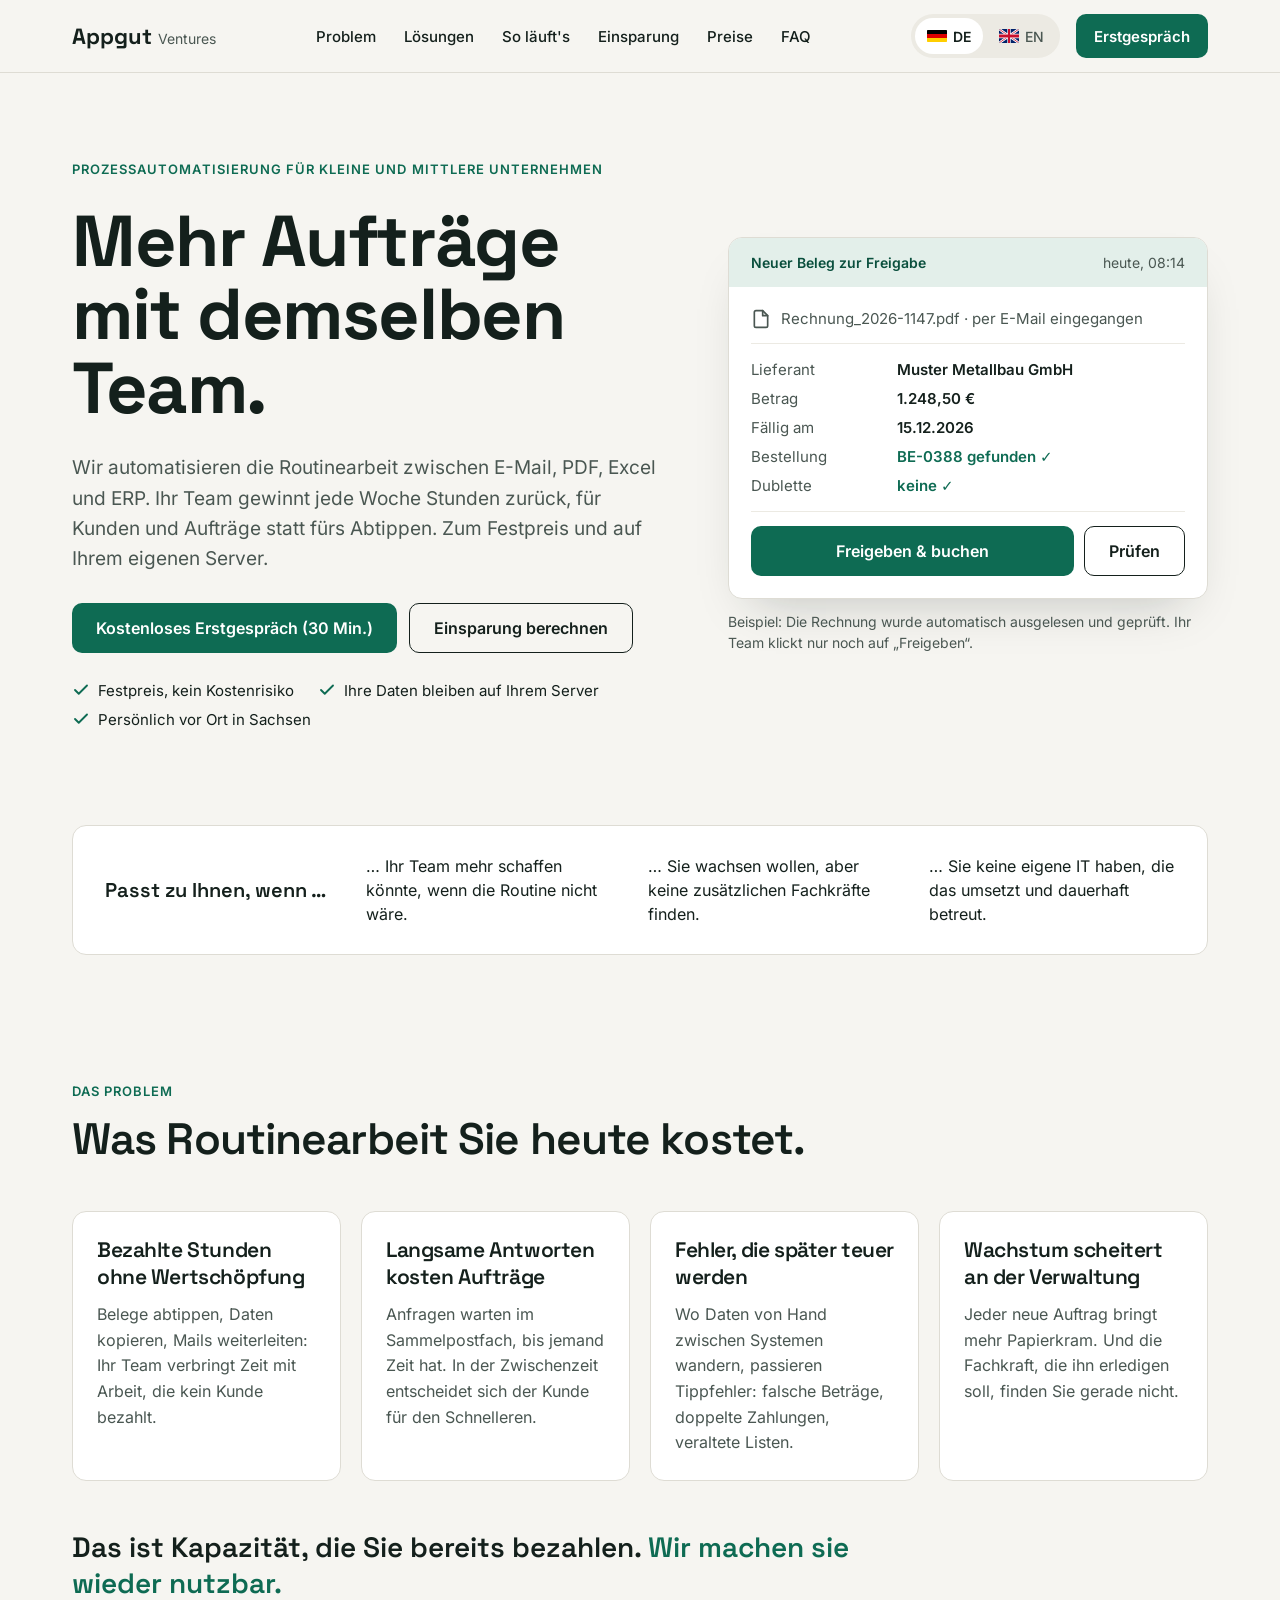
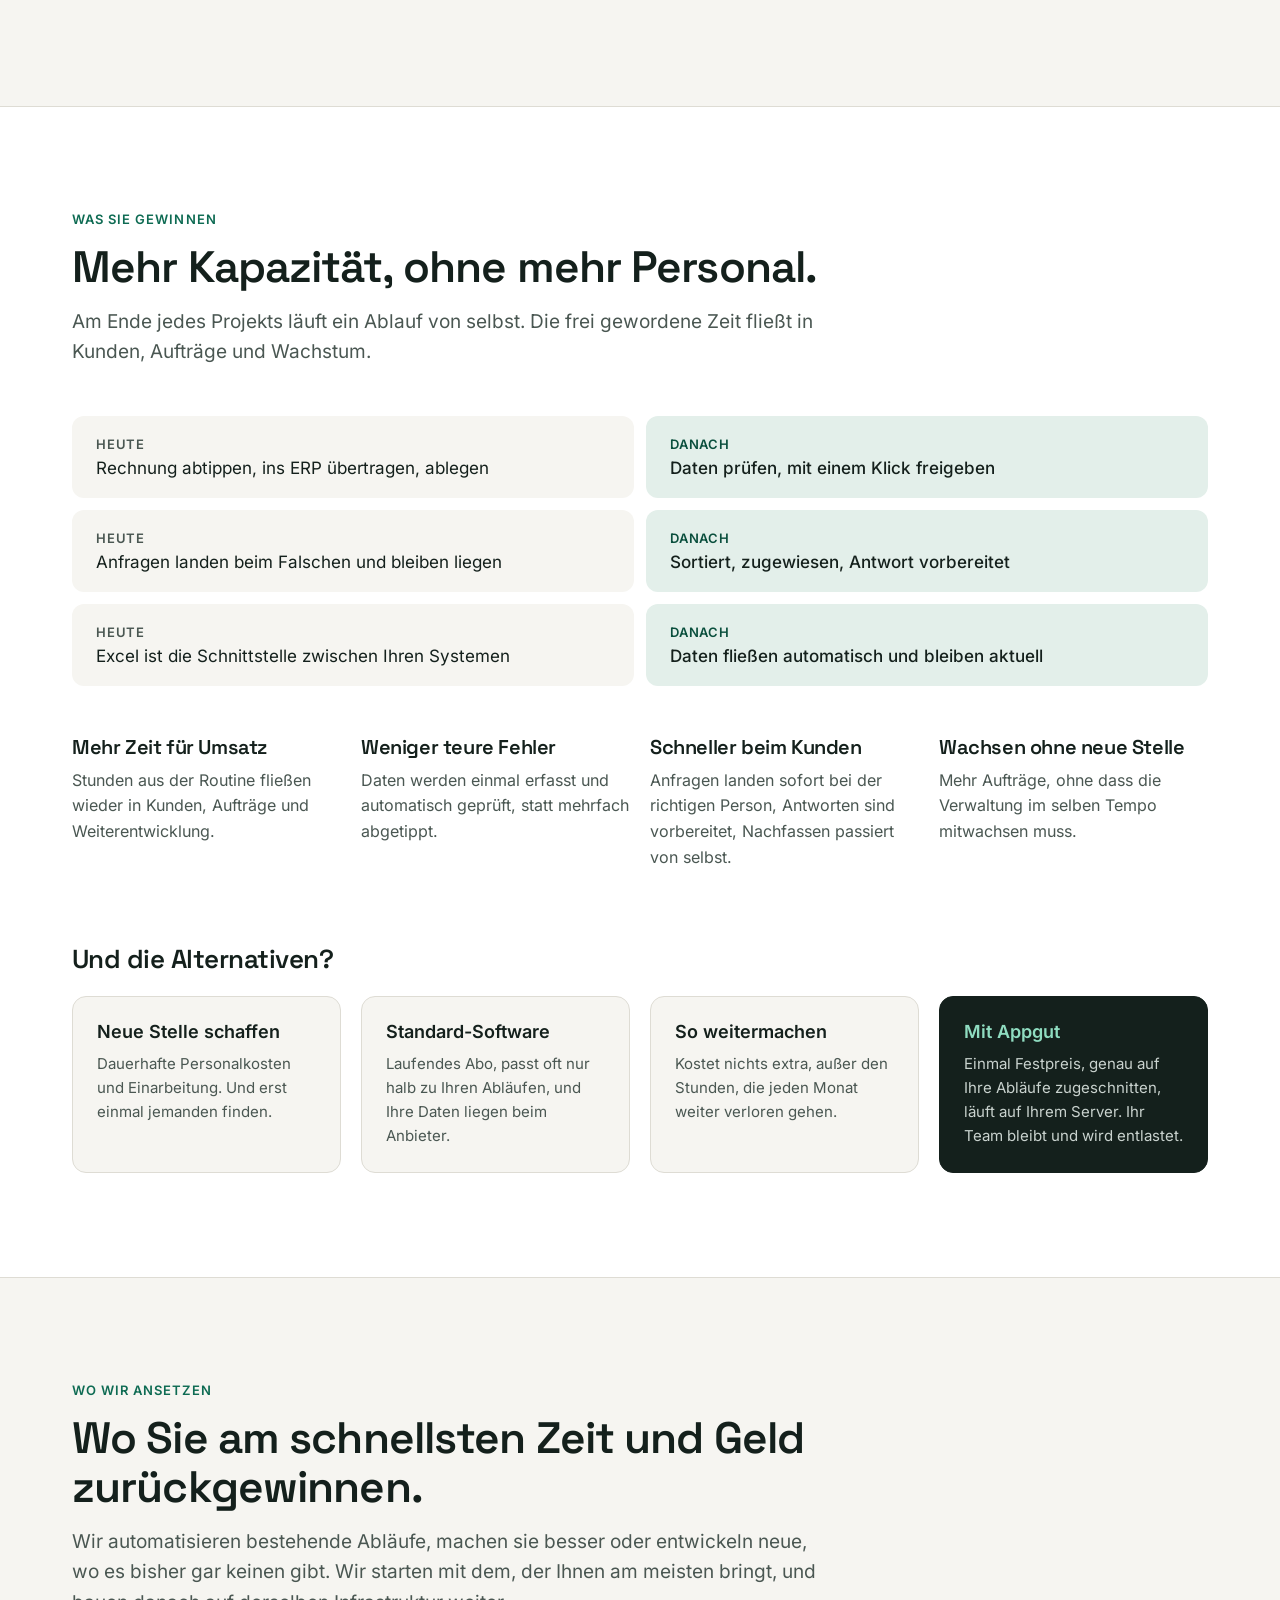
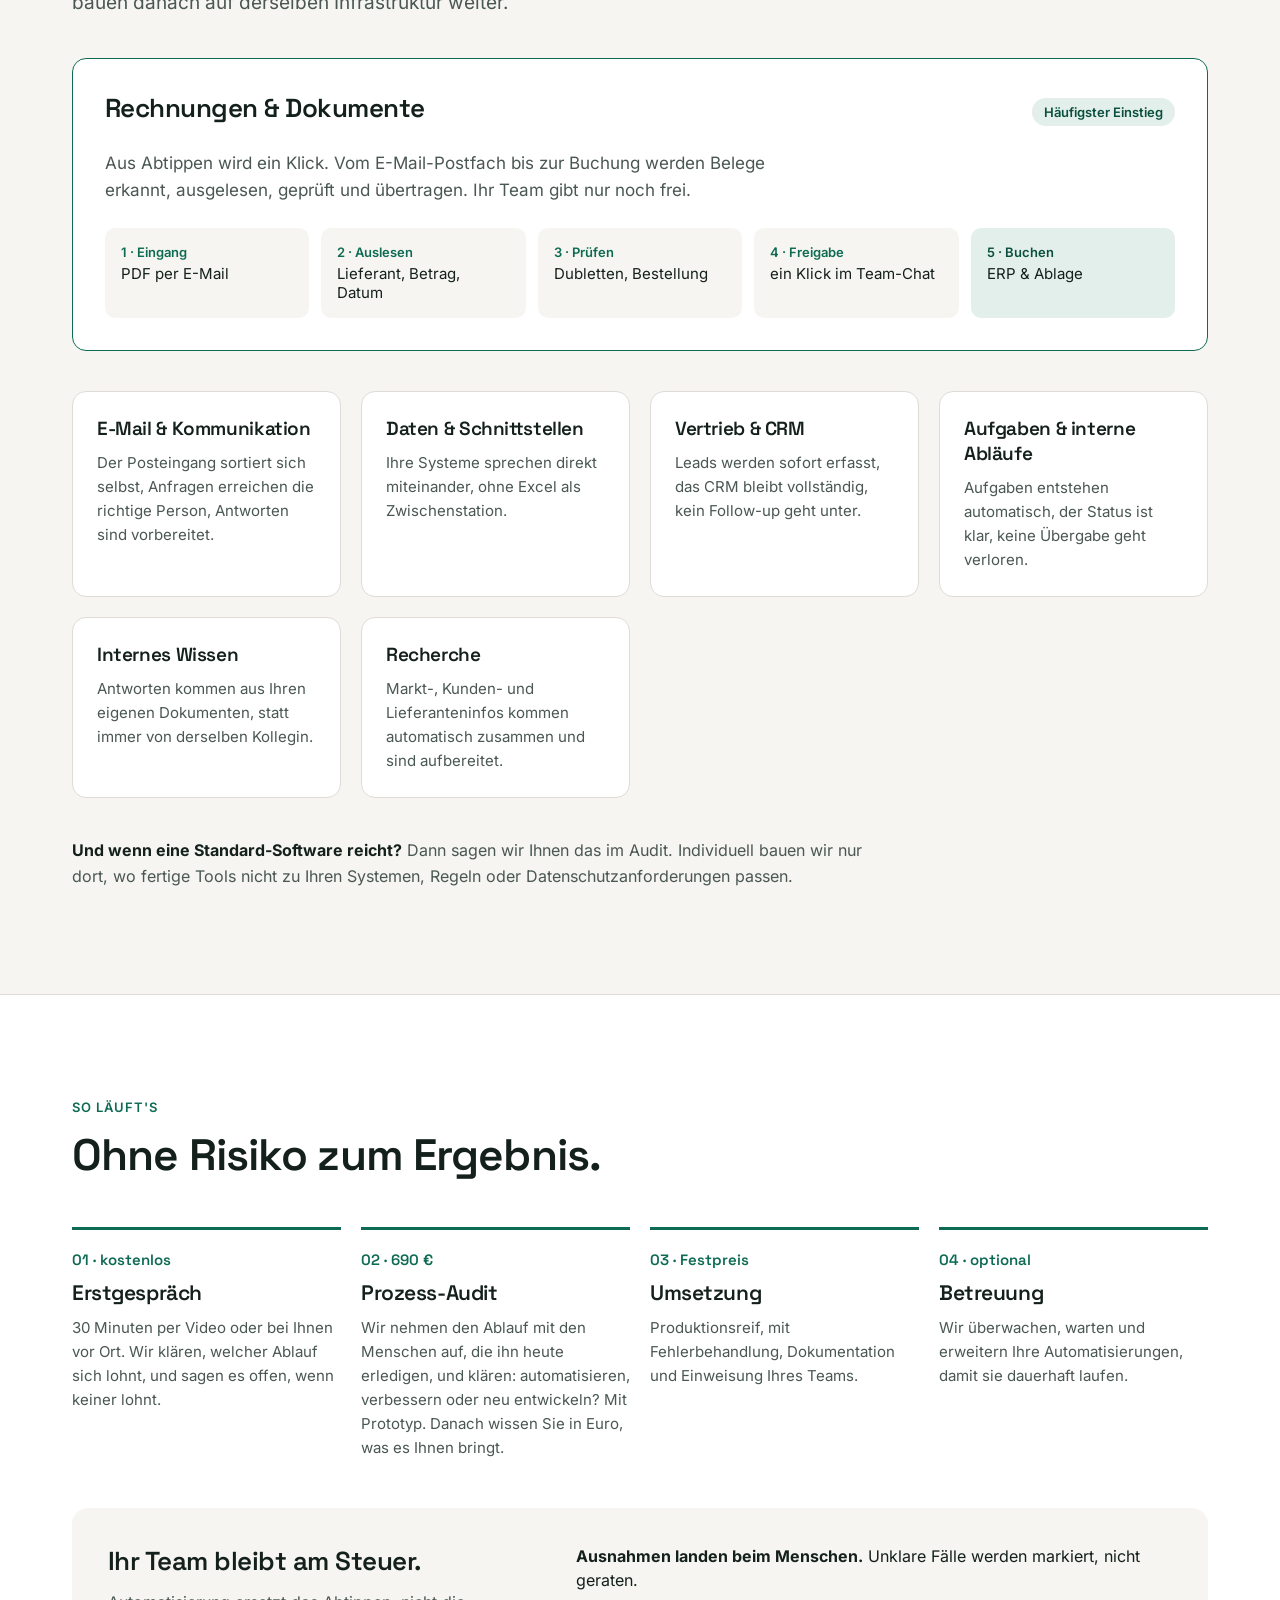
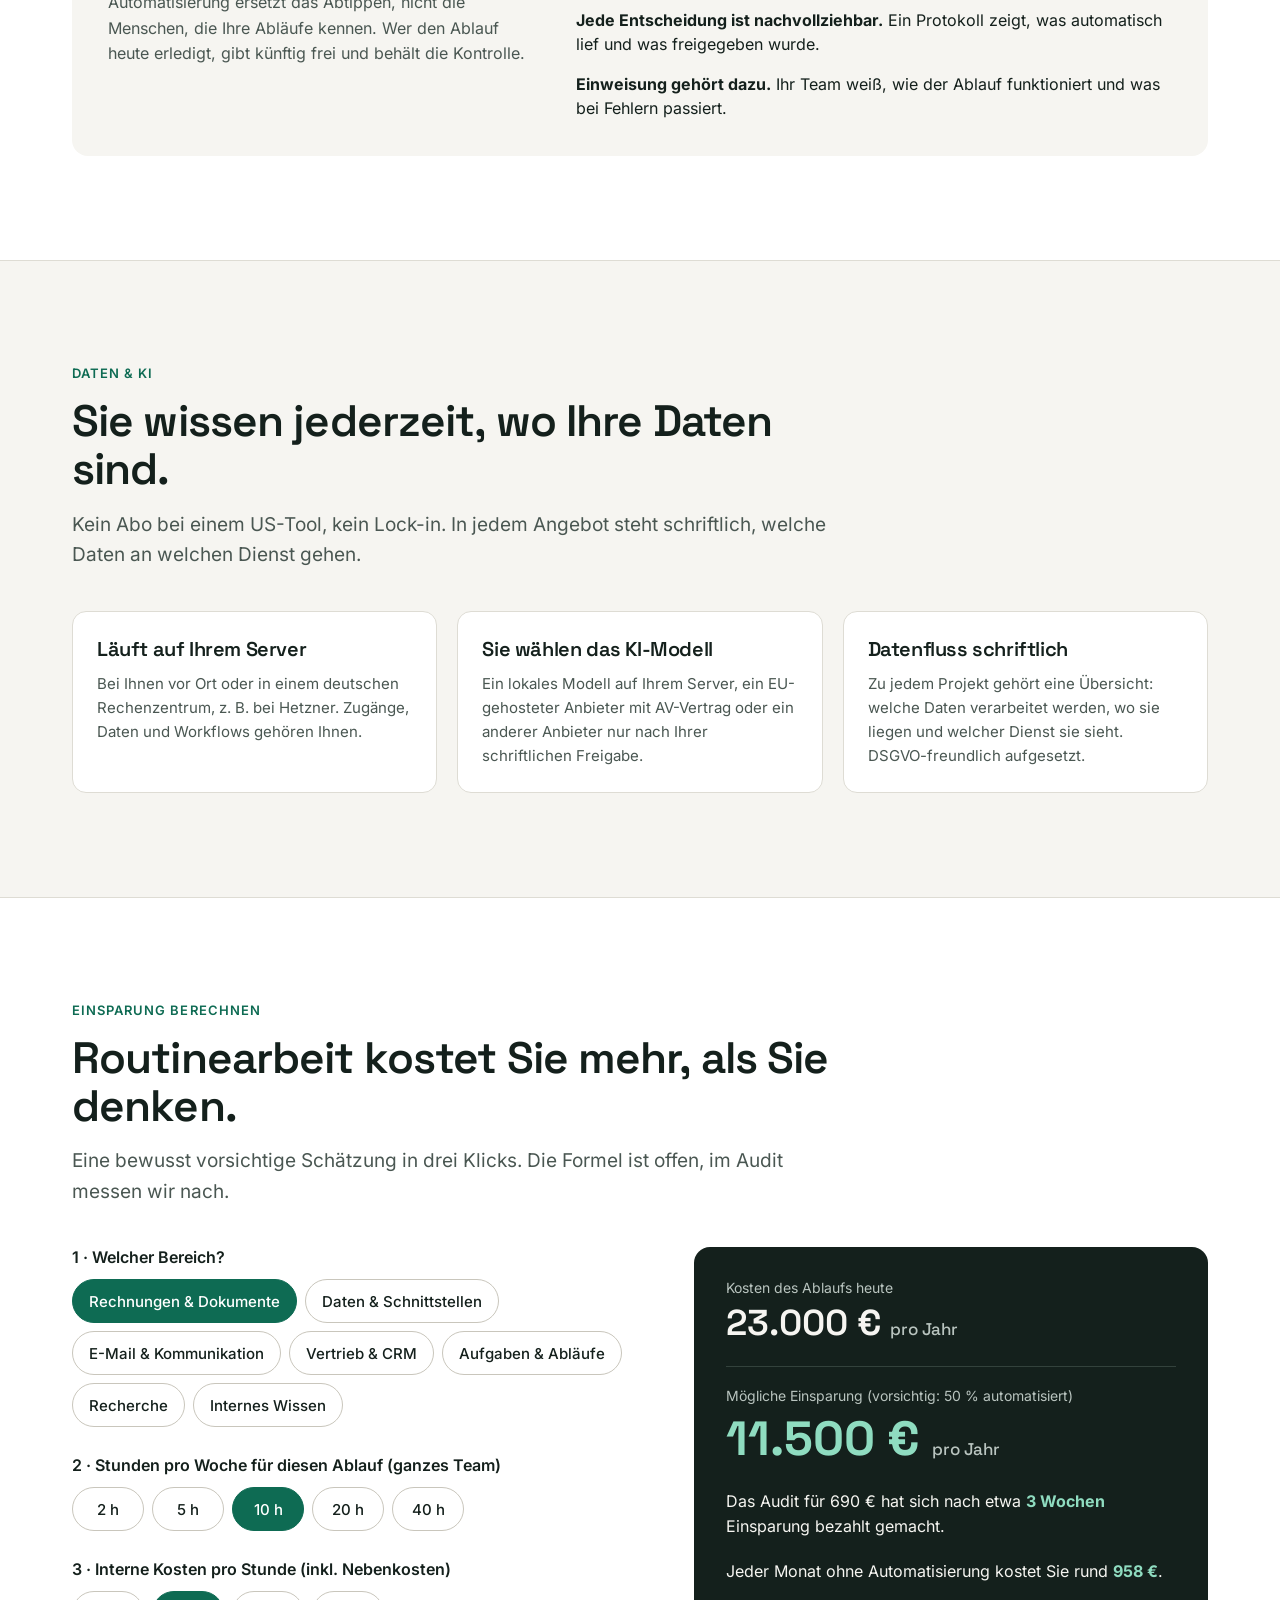
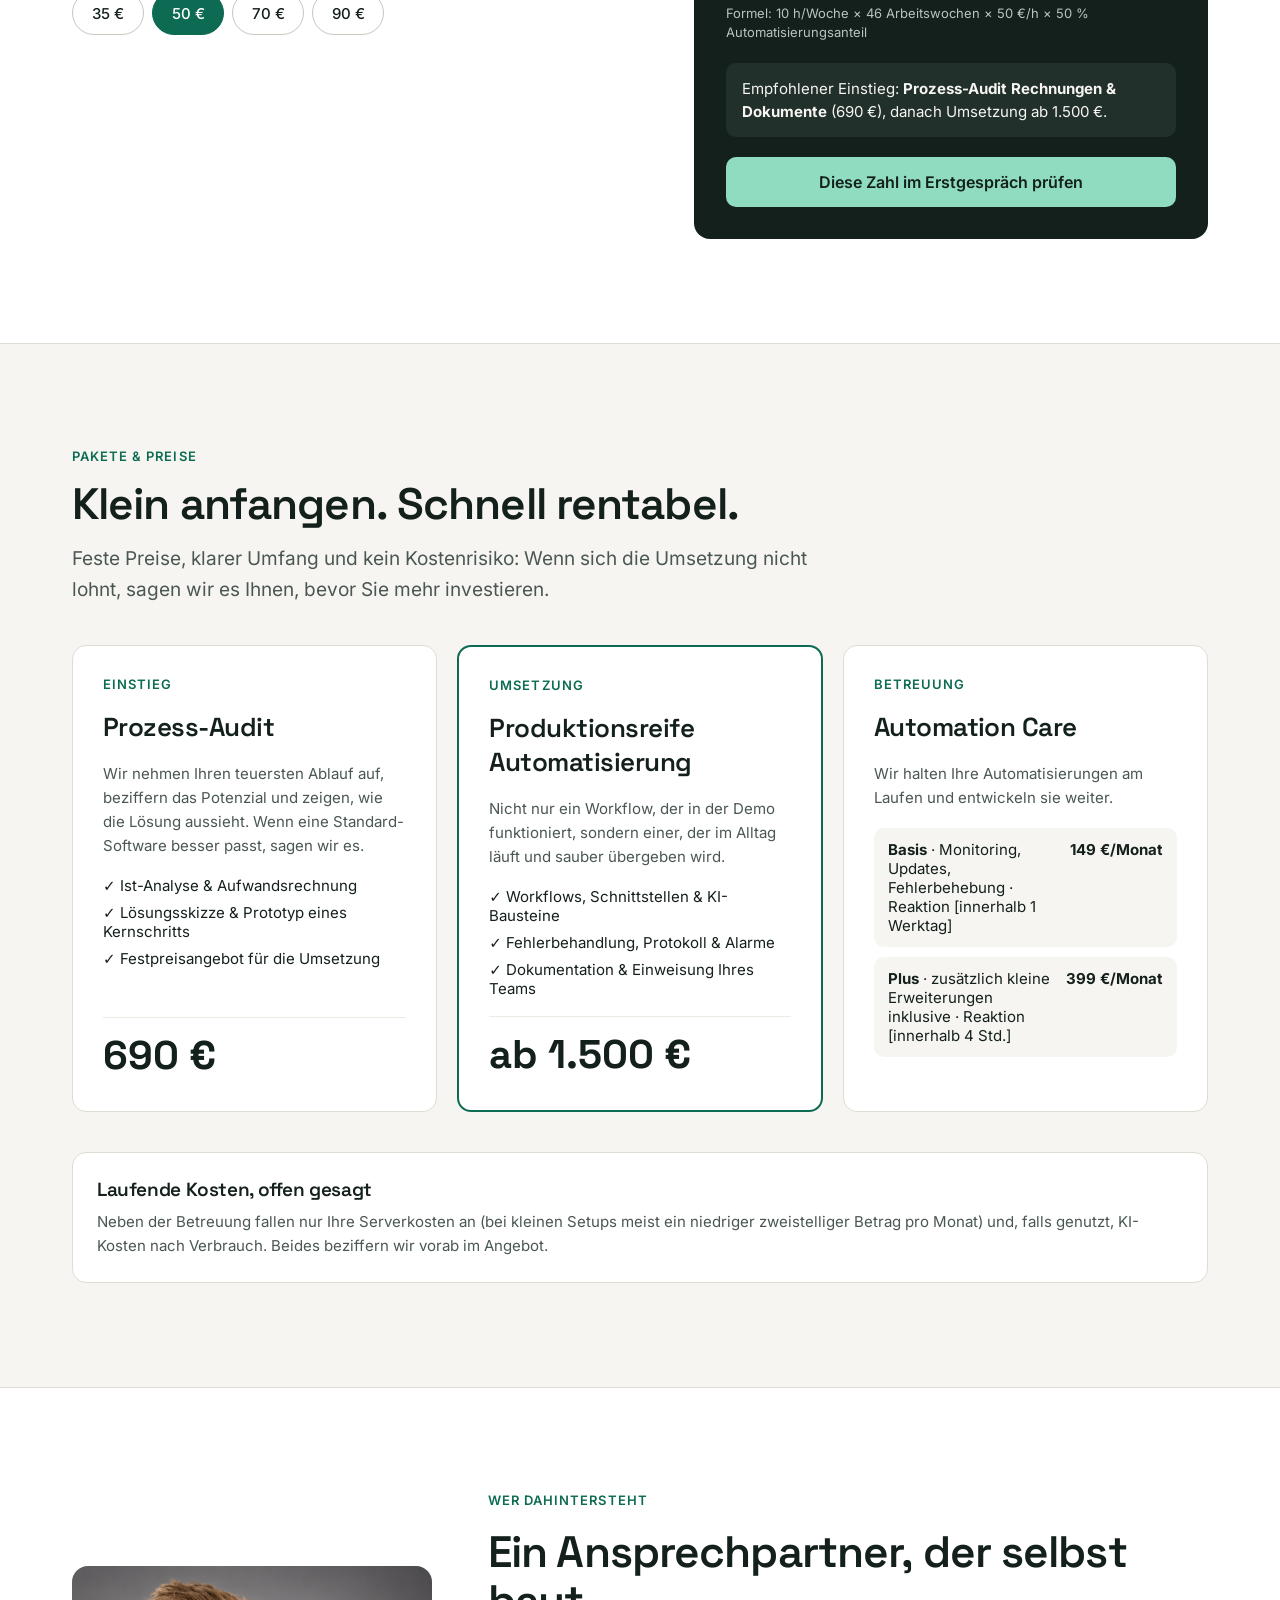
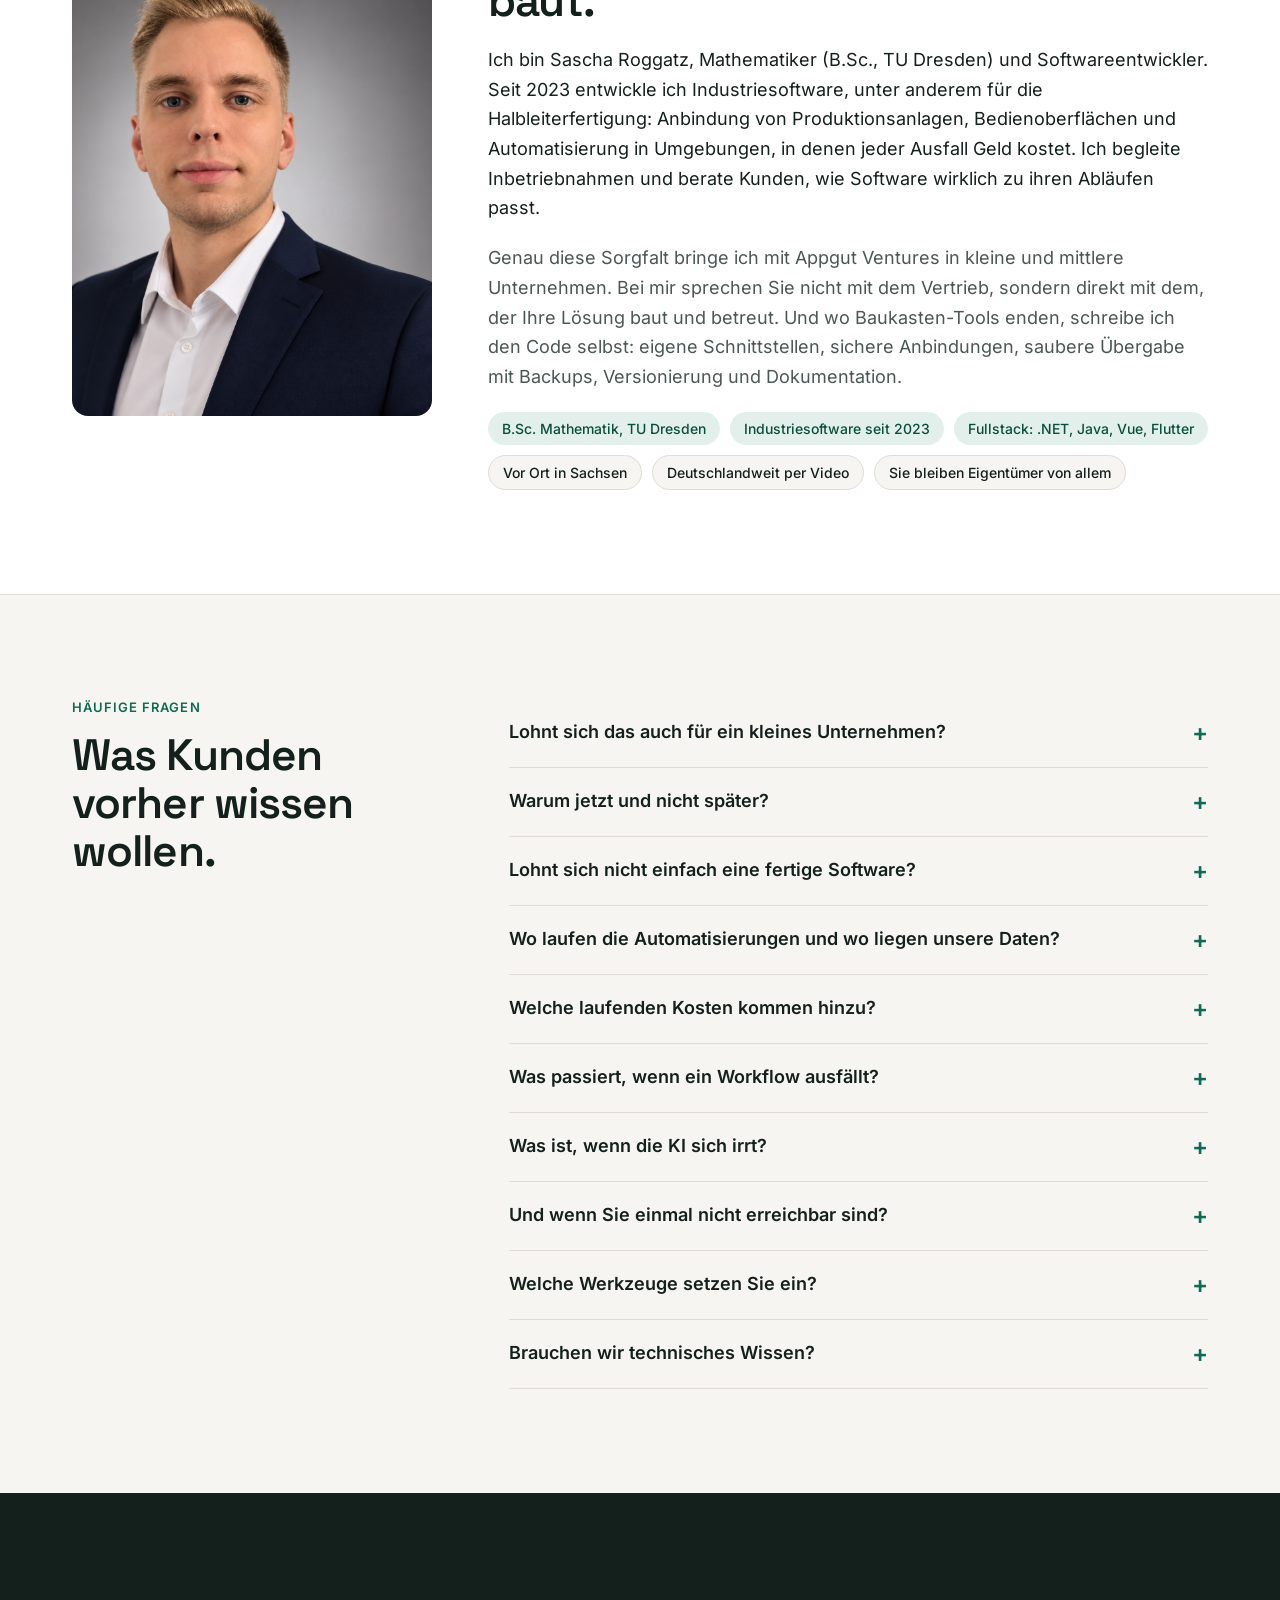
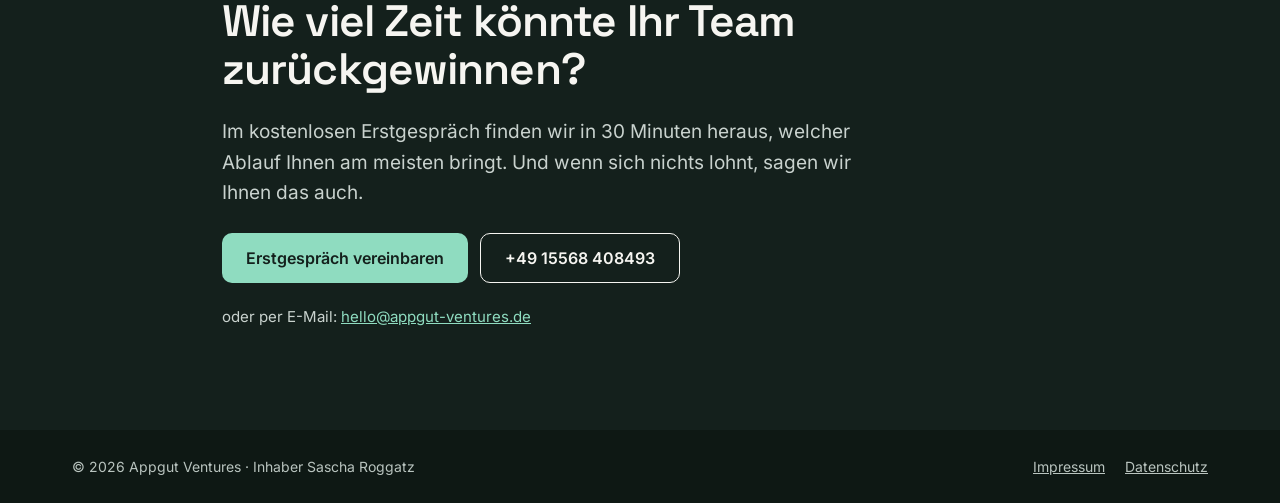
==== commit faa531d0: "add personal pic" ====
--- a/index.html
+++ b/index.html
@@ -411,7 +411,7 @@
 <!-- ÜBER MICH -->
 <section style="padding: 104px 0; background: #FFFFFF; border-top: 1px solid #DEDCD4; border-bottom: 1px solid #DEDCD4">
 <div class="wrap" style="display: flex; flex-wrap: wrap; gap: 56px; align-items: center">
-<div style="flex: 0 1 360px; min-width: 260px; aspect-ratio: 4 / 5; background: #ECEAE3; border: 1.5px dashed #B5B1A5; border-radius: 16px; display: flex; align-items: center; justify-content: center; color: #4A5752; font-size: 15px; text-align: center; padding: 24px; box-sizing: border-box">[Foto: Sascha Roggatz]</div>
+<img src="/assets/img/sascha-roggatz.png" alt="Sascha Roggatz" width="1156" height="1360" loading="lazy" style="flex: 0 1 360px; min-width: 260px; width: 360px; max-width: 100%; height: auto; aspect-ratio: 4 / 5; object-fit: cover; border-radius: 16px">
 <div style="flex: 1 1 480px; min-width: 0; display: flex; flex-direction: column; gap: 20px">
 <p class="eyebrow">Wer dahintersteht</p>
 <h2 class="h2">Ein Ansprechpartner, der selbst baut.</h2>
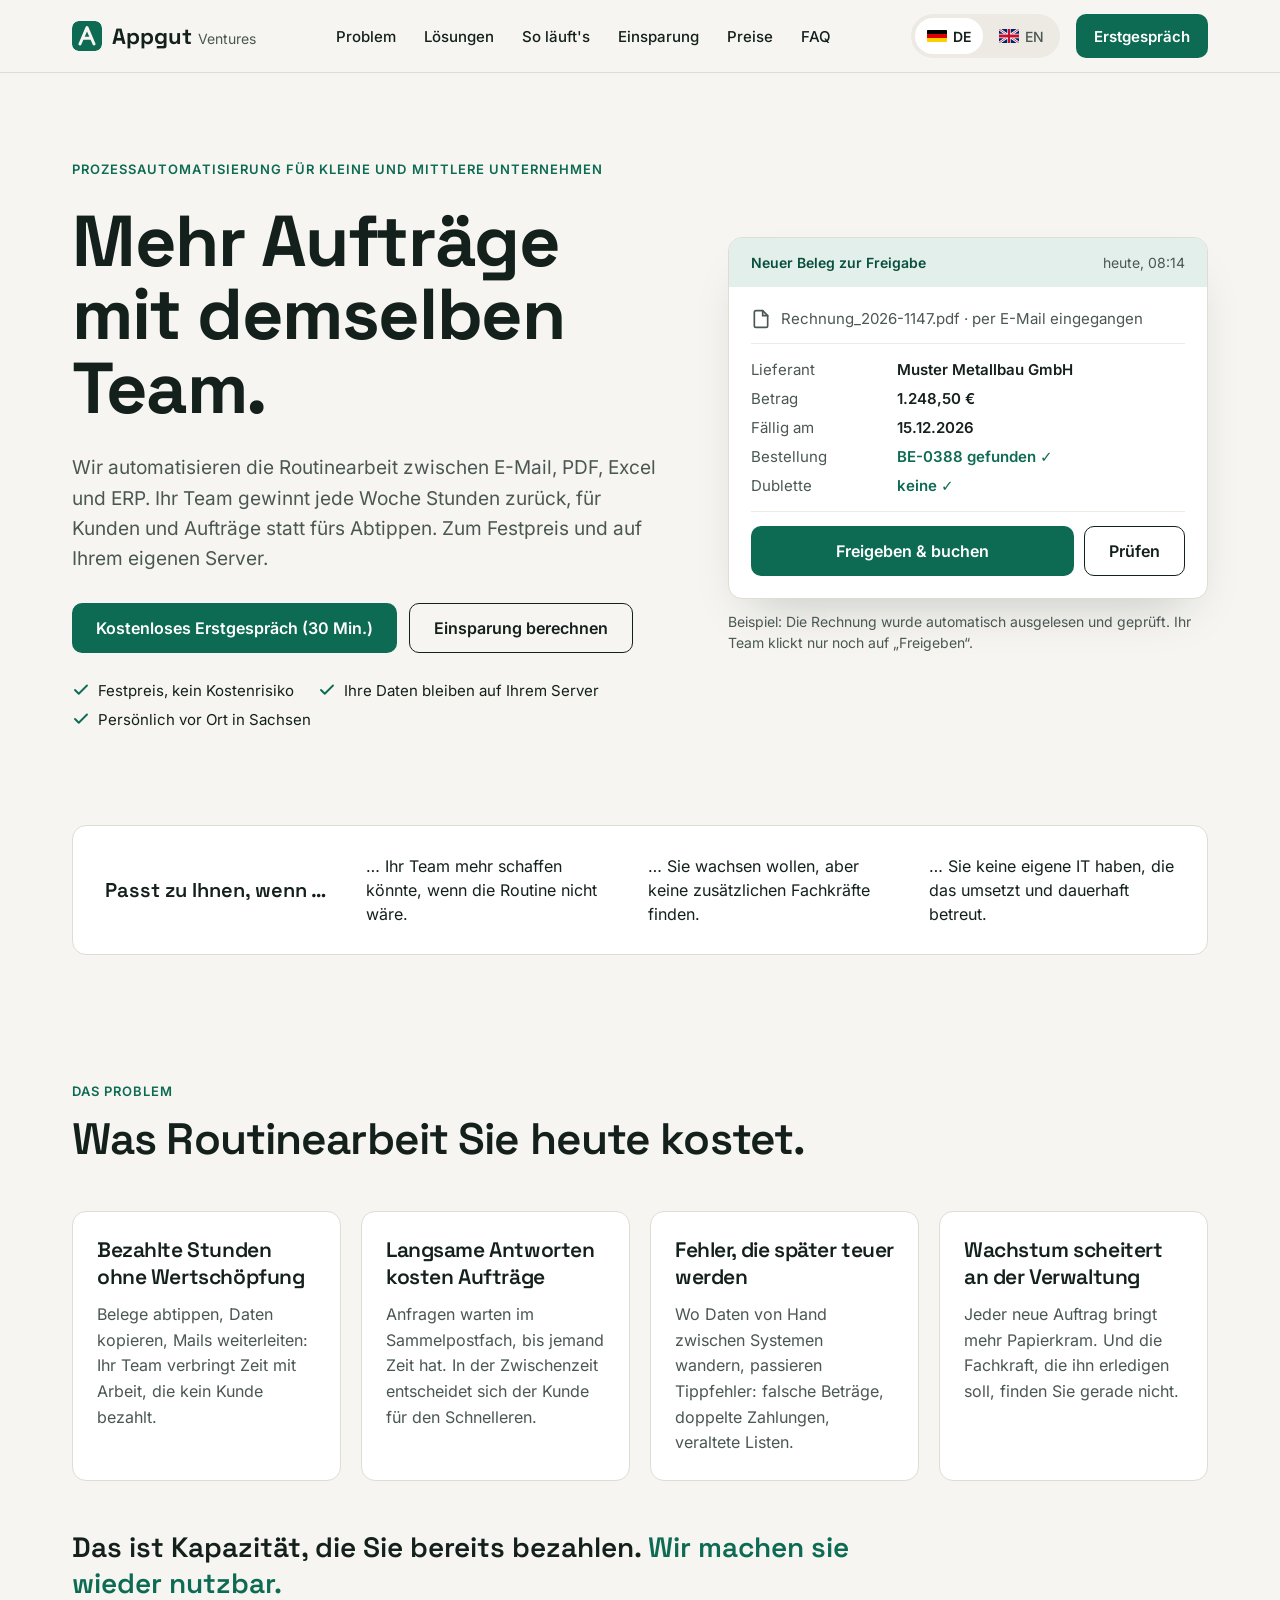
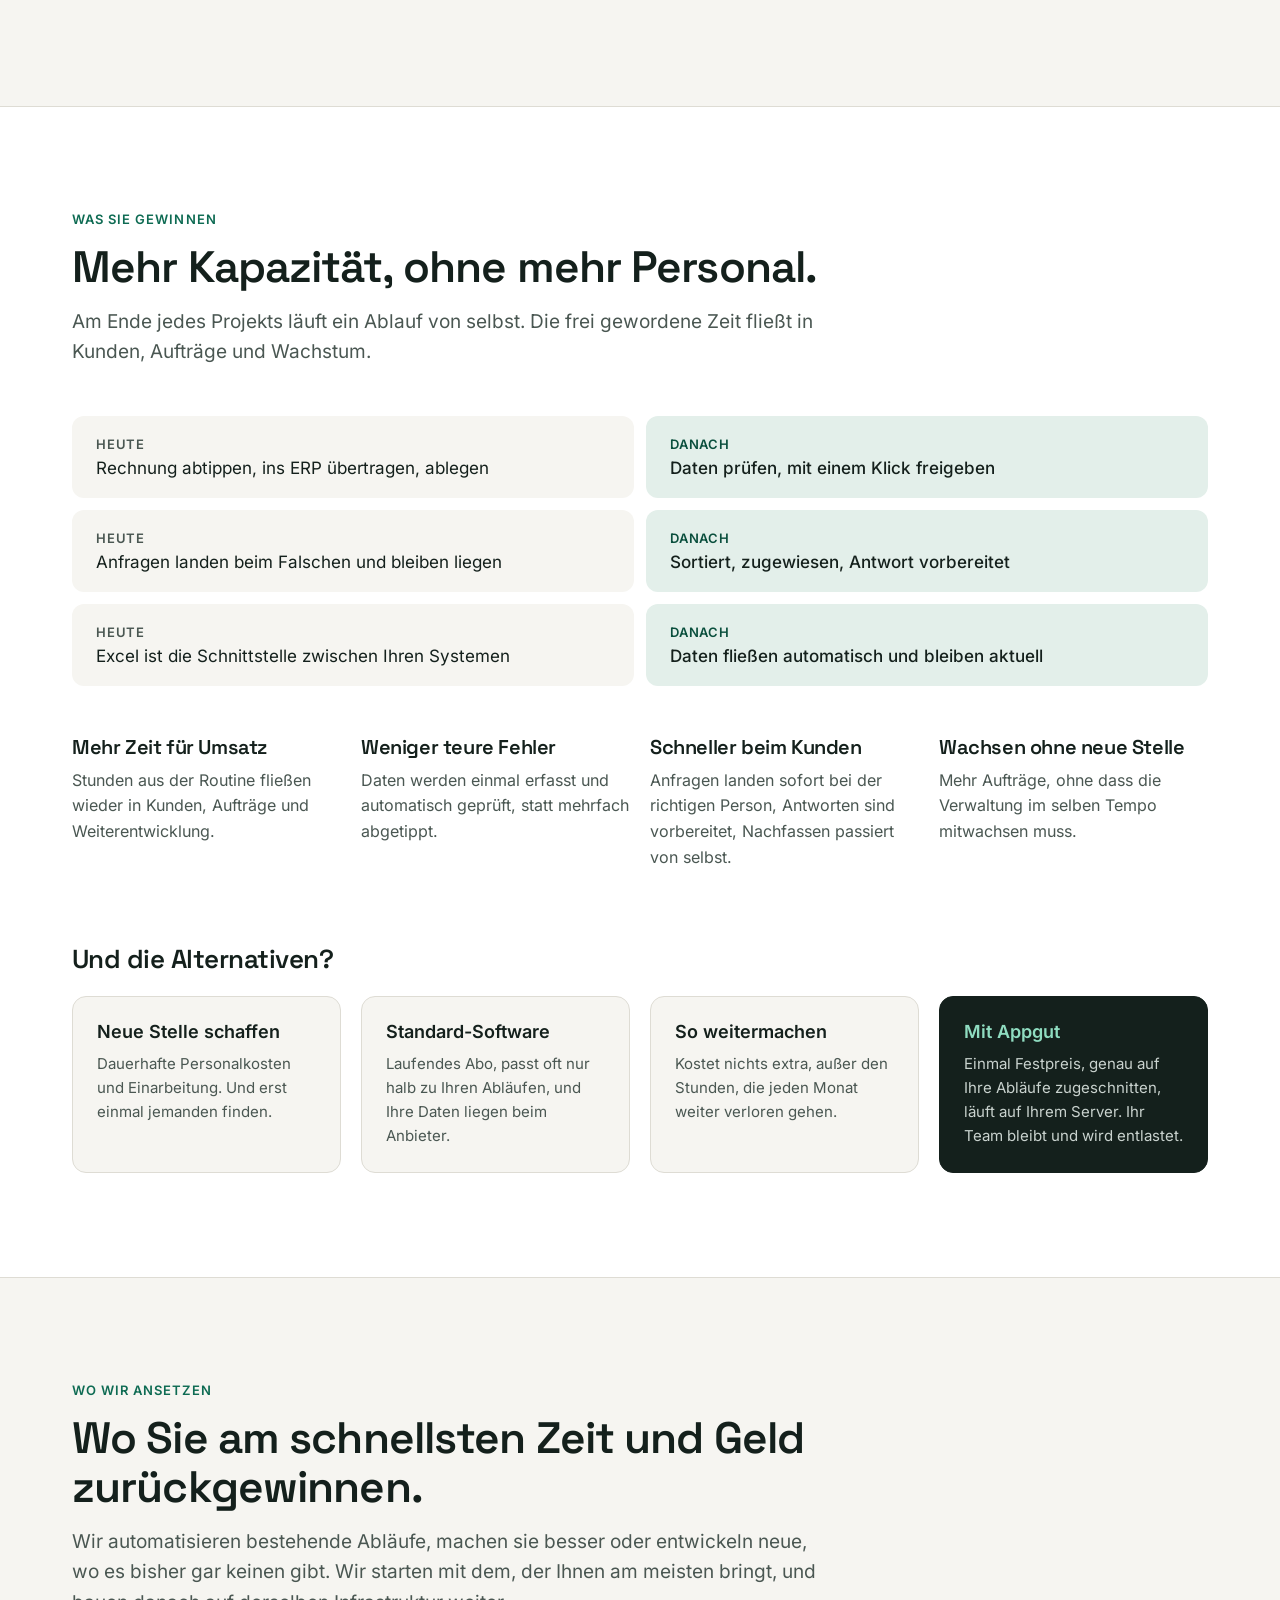
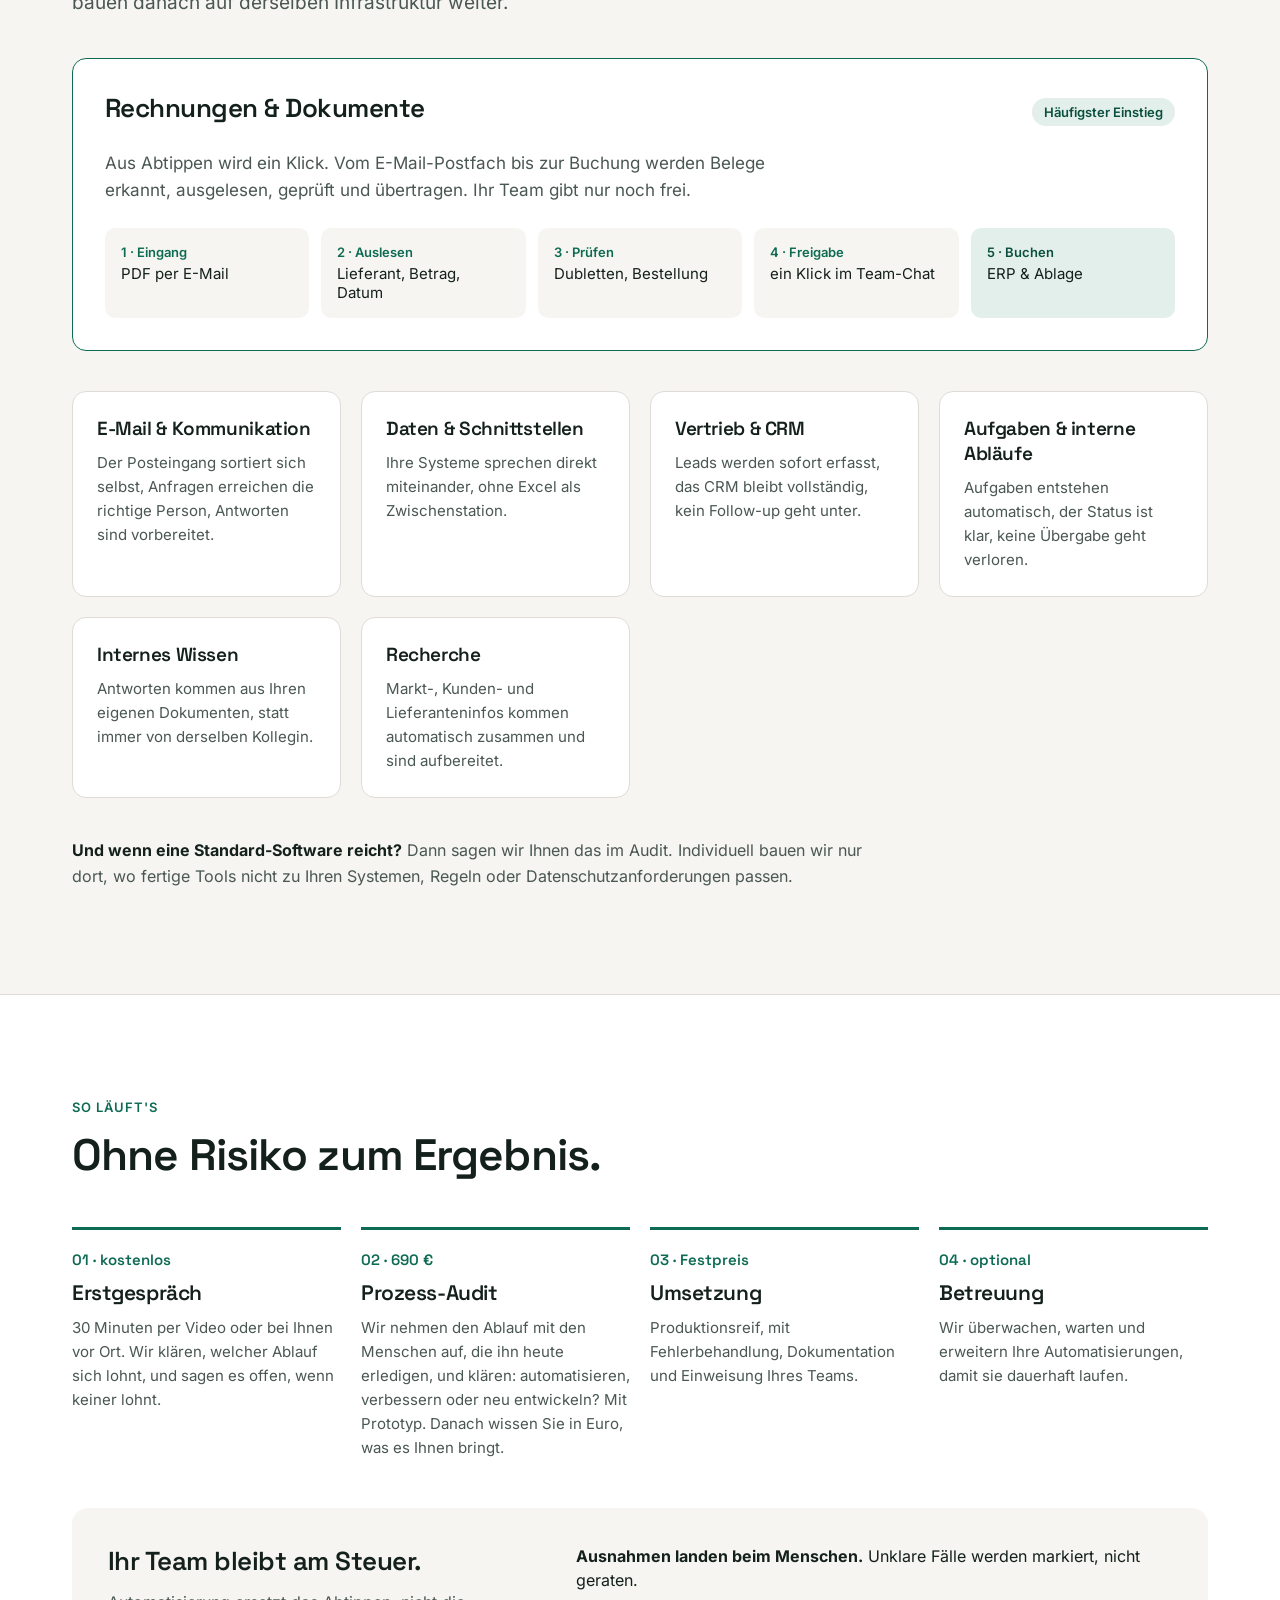
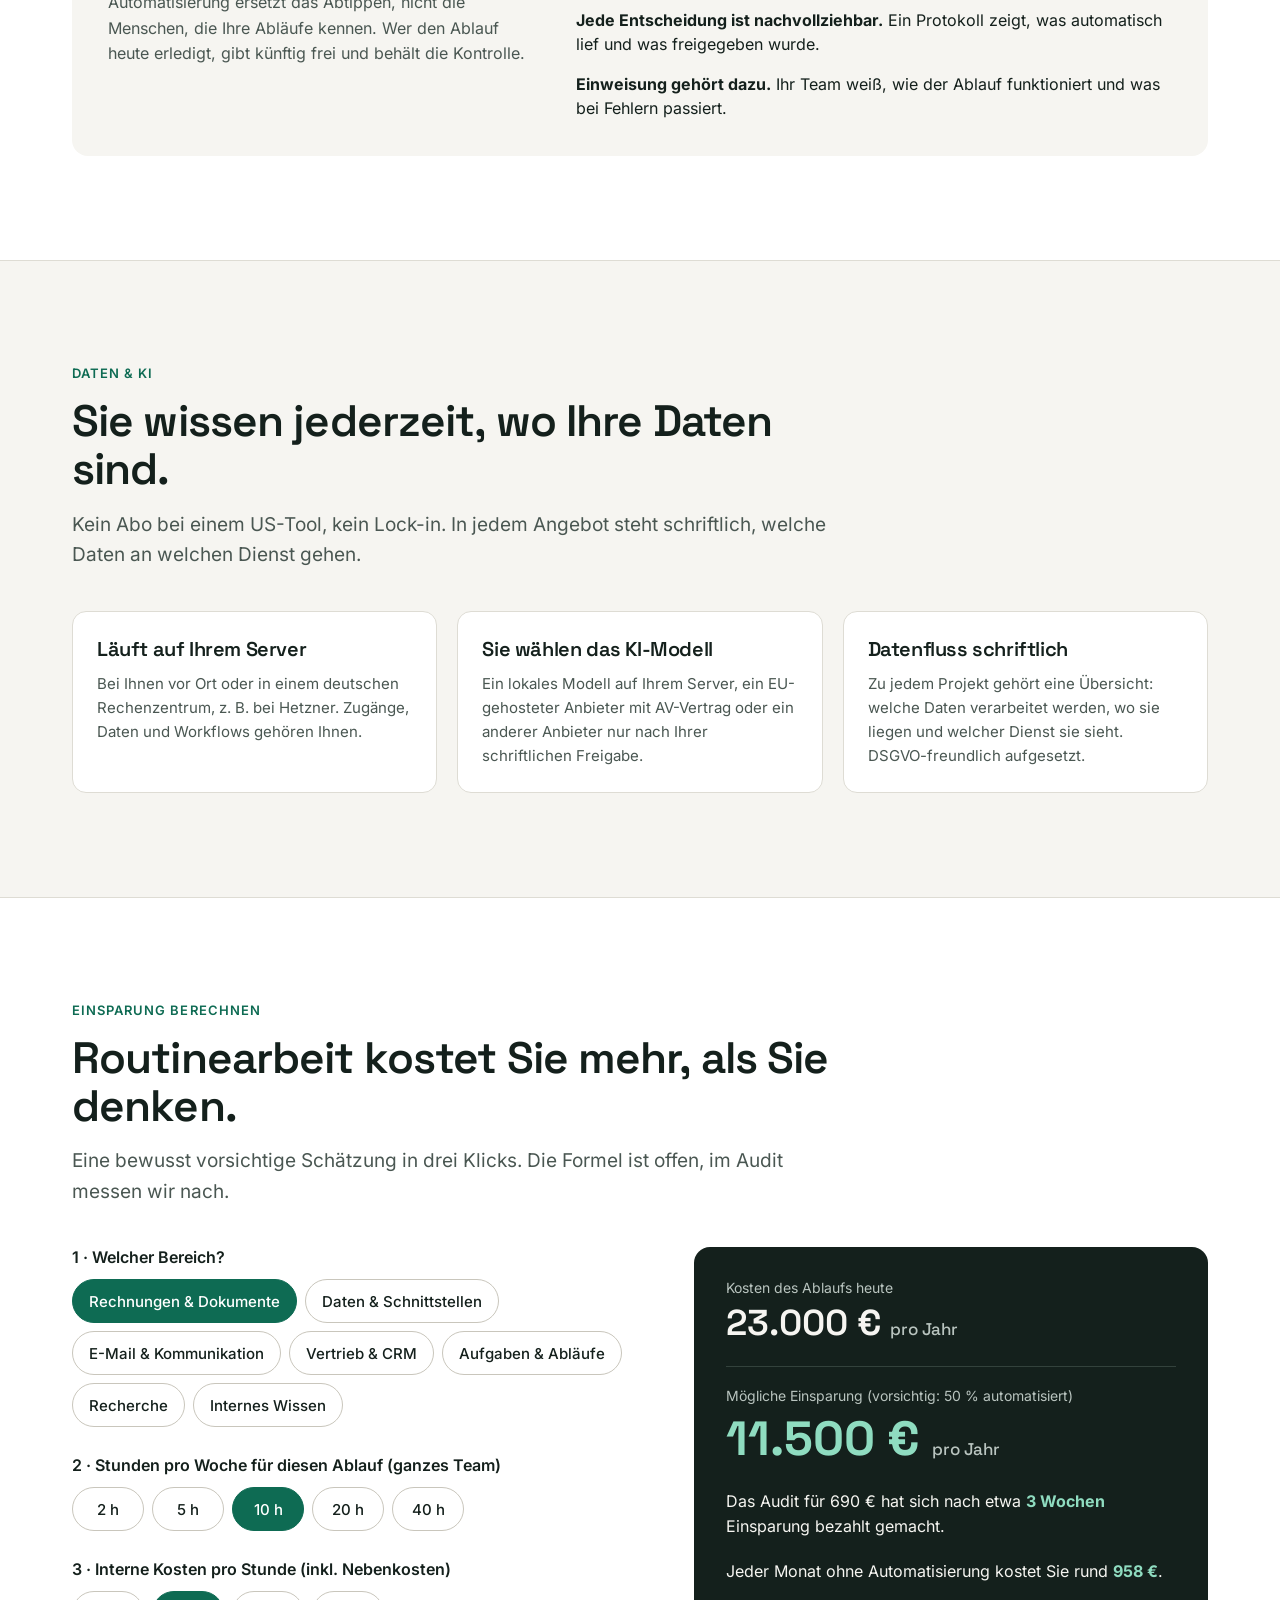
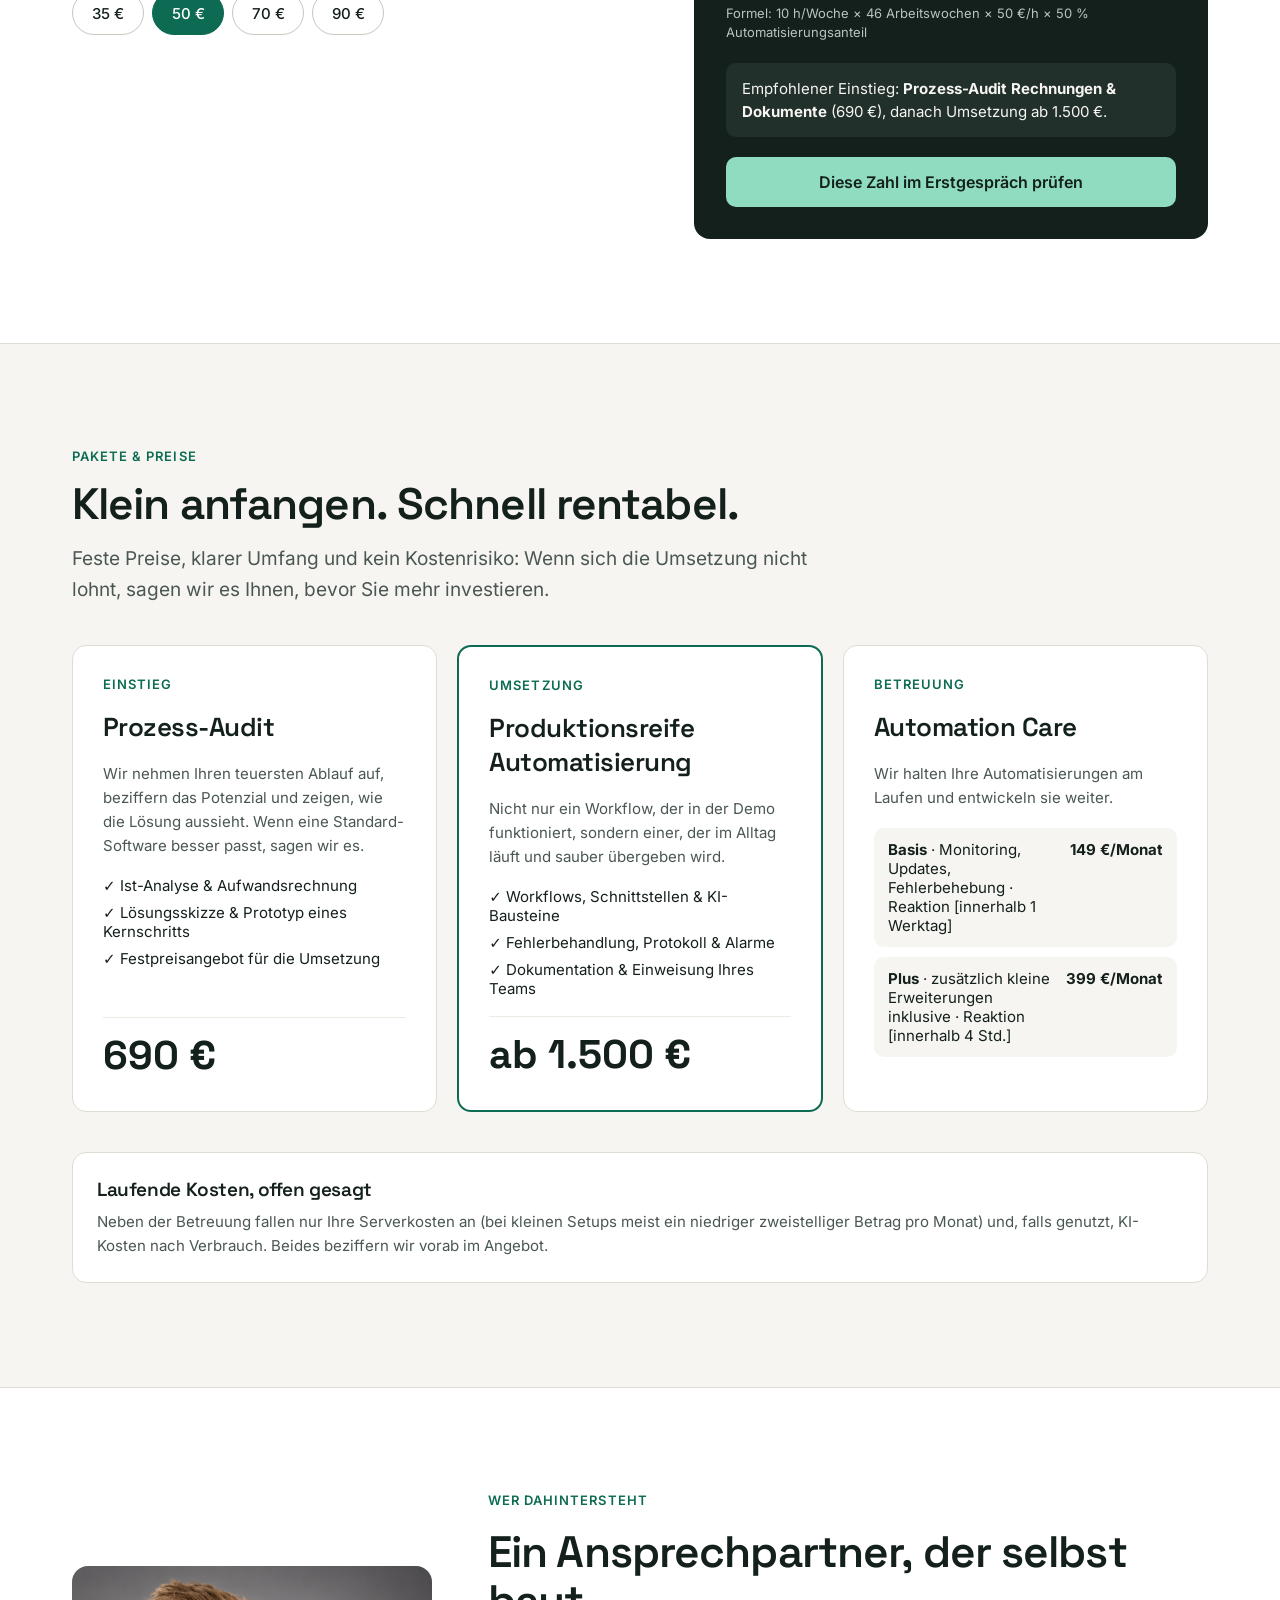
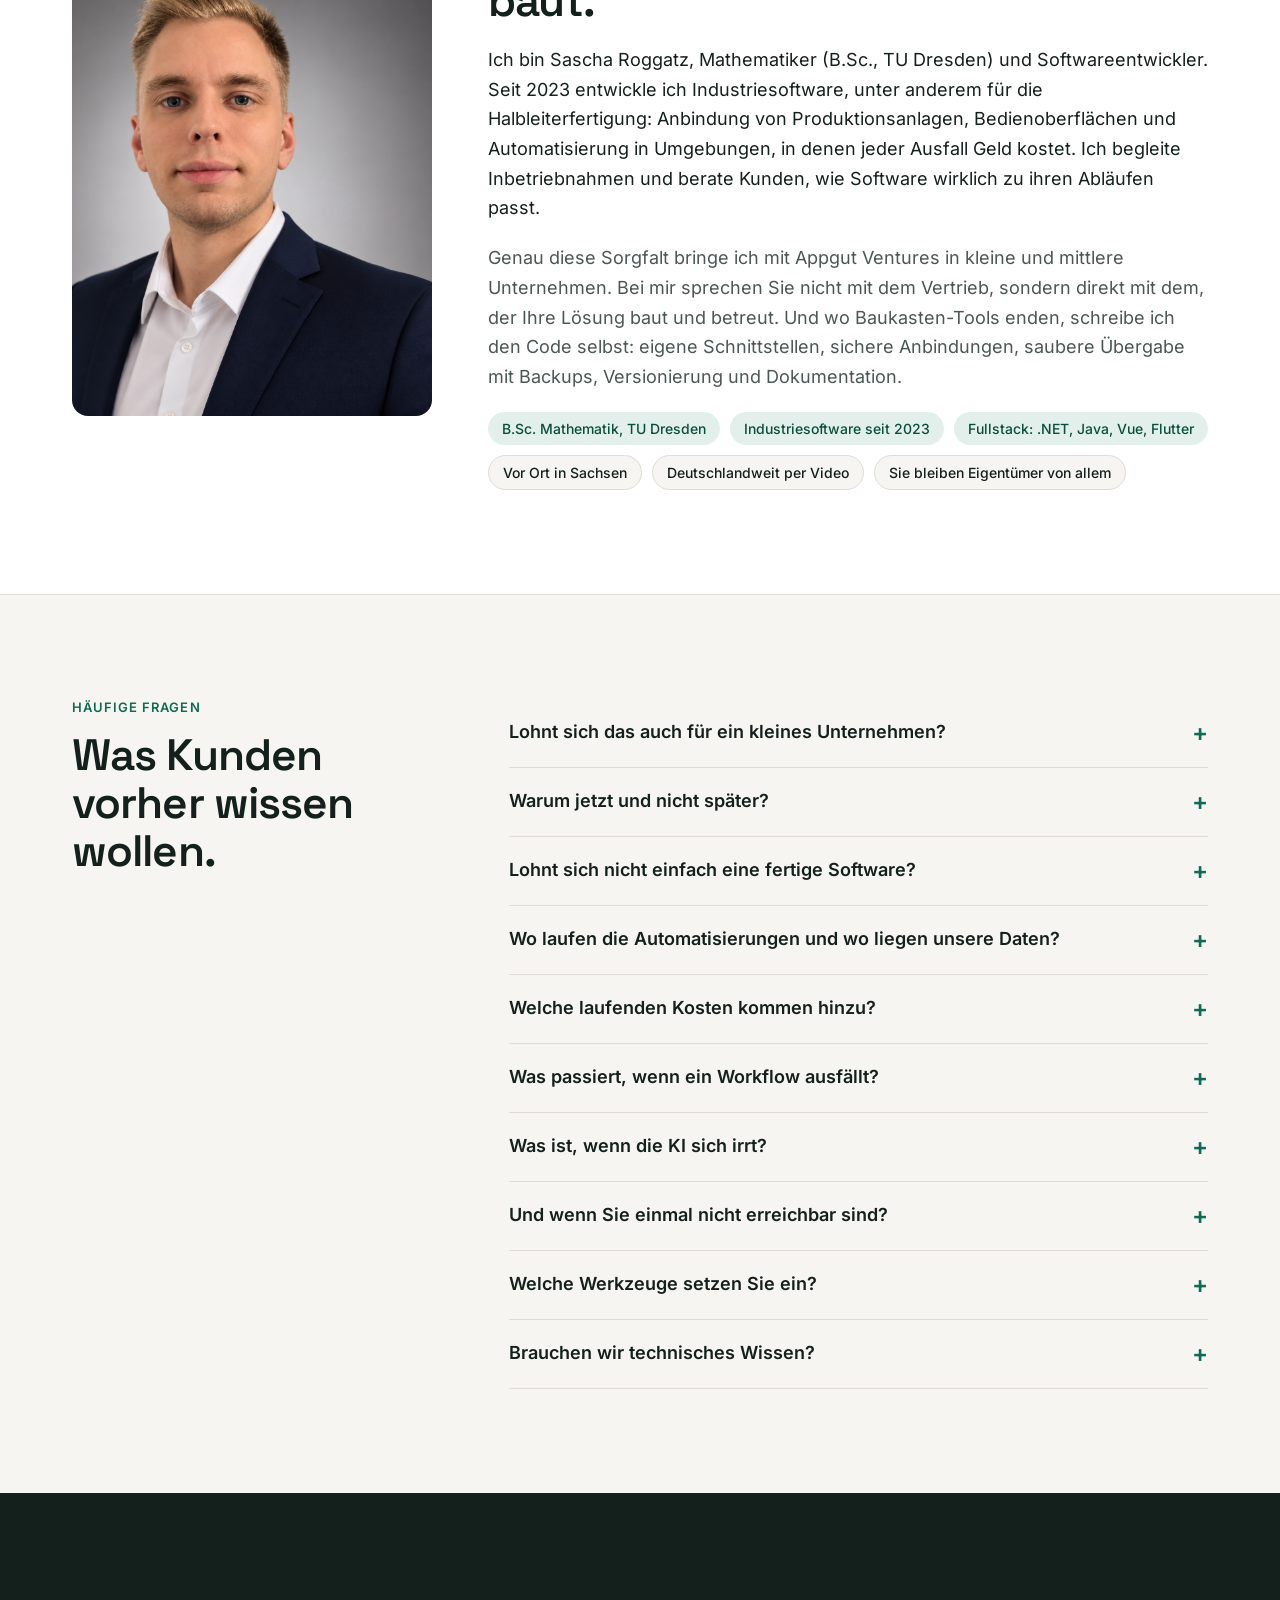
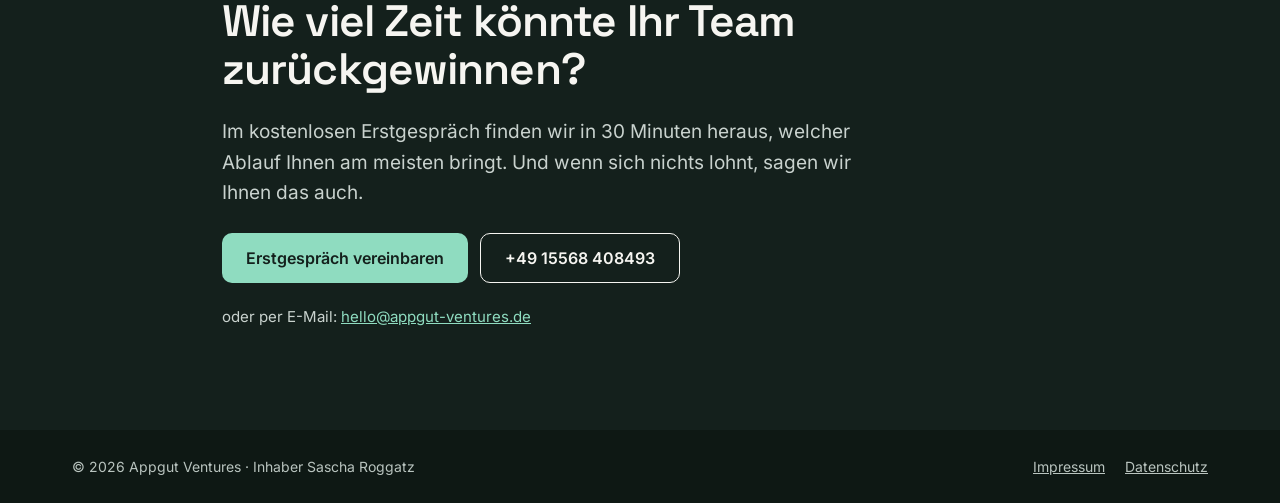
==== commit e898aff2: "fix icon" ====
--- a/index.html
+++ b/index.html
@@ -27,9 +27,12 @@
 <!-- NAV -->
 <header style="position: sticky; top: 0; z-index: 10; background: rgba(246,245,241,0.94); border-bottom: 1px solid #DEDCD4; backdrop-filter: blur(8px)">
 <div class="wrap" style="display: flex; align-items: center; justify-content: space-between; gap: 24px; min-height: 72px">
-<a href="#top" style="text-decoration: none; color: #14201C; display: flex; align-items: baseline; gap: 6px">
+<a href="#top" style="text-decoration: none; color: #14201C; display: flex; align-items: center; gap: 10px">
+<img src="/favicon.svg" width="30" height="30" alt="" style="display: block; border-radius: 7px">
+<span style="display: flex; align-items: baseline; gap: 6px">
 <span style="font-family: 'Space Grotesk', sans-serif; font-weight: 700; font-size: 22px">Appgut</span>
 <span style="font-size: 14px; color: #4A5752">Ventures</span>
+</span>
 </a>
 <nav class="navlinks" style="display: flex; gap: 28px; font-size: 15px; font-weight: 500">
 <a href="#problem" style="color: #14201C; text-decoration: none">Problem</a>
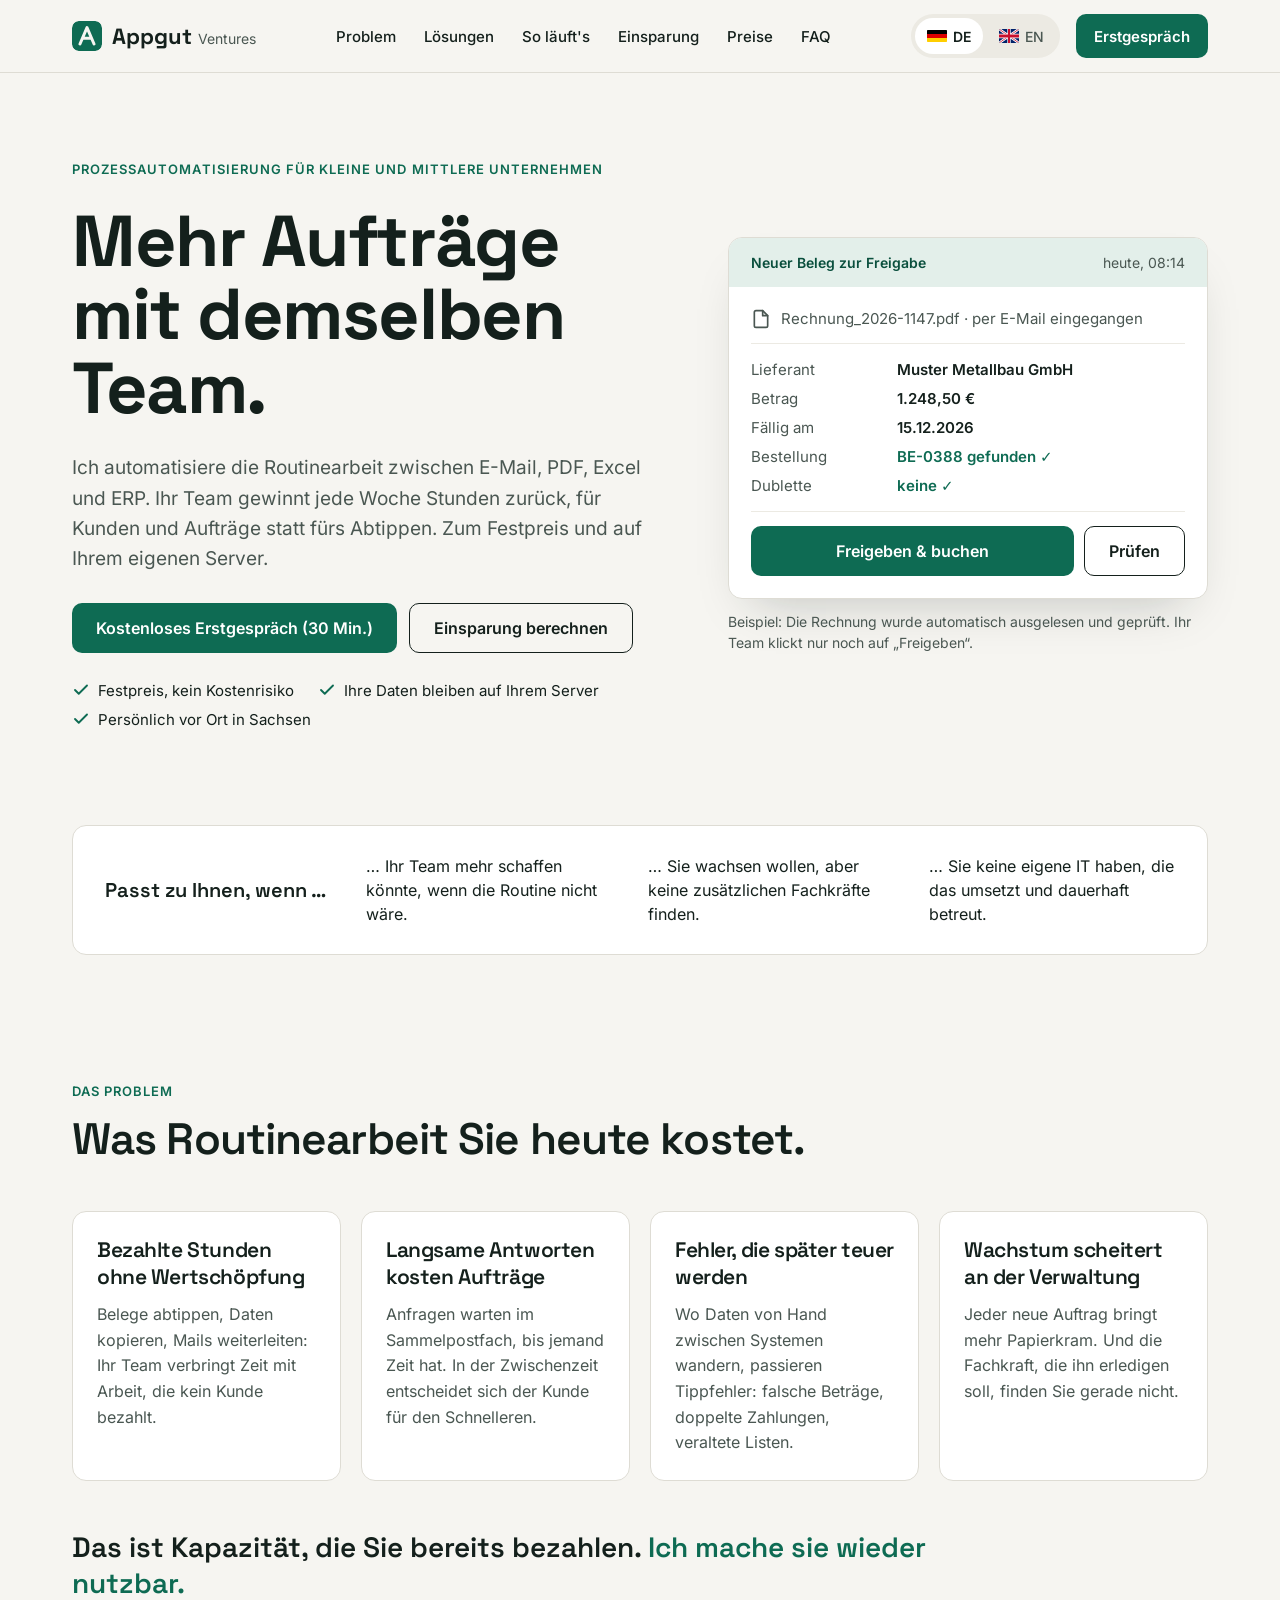
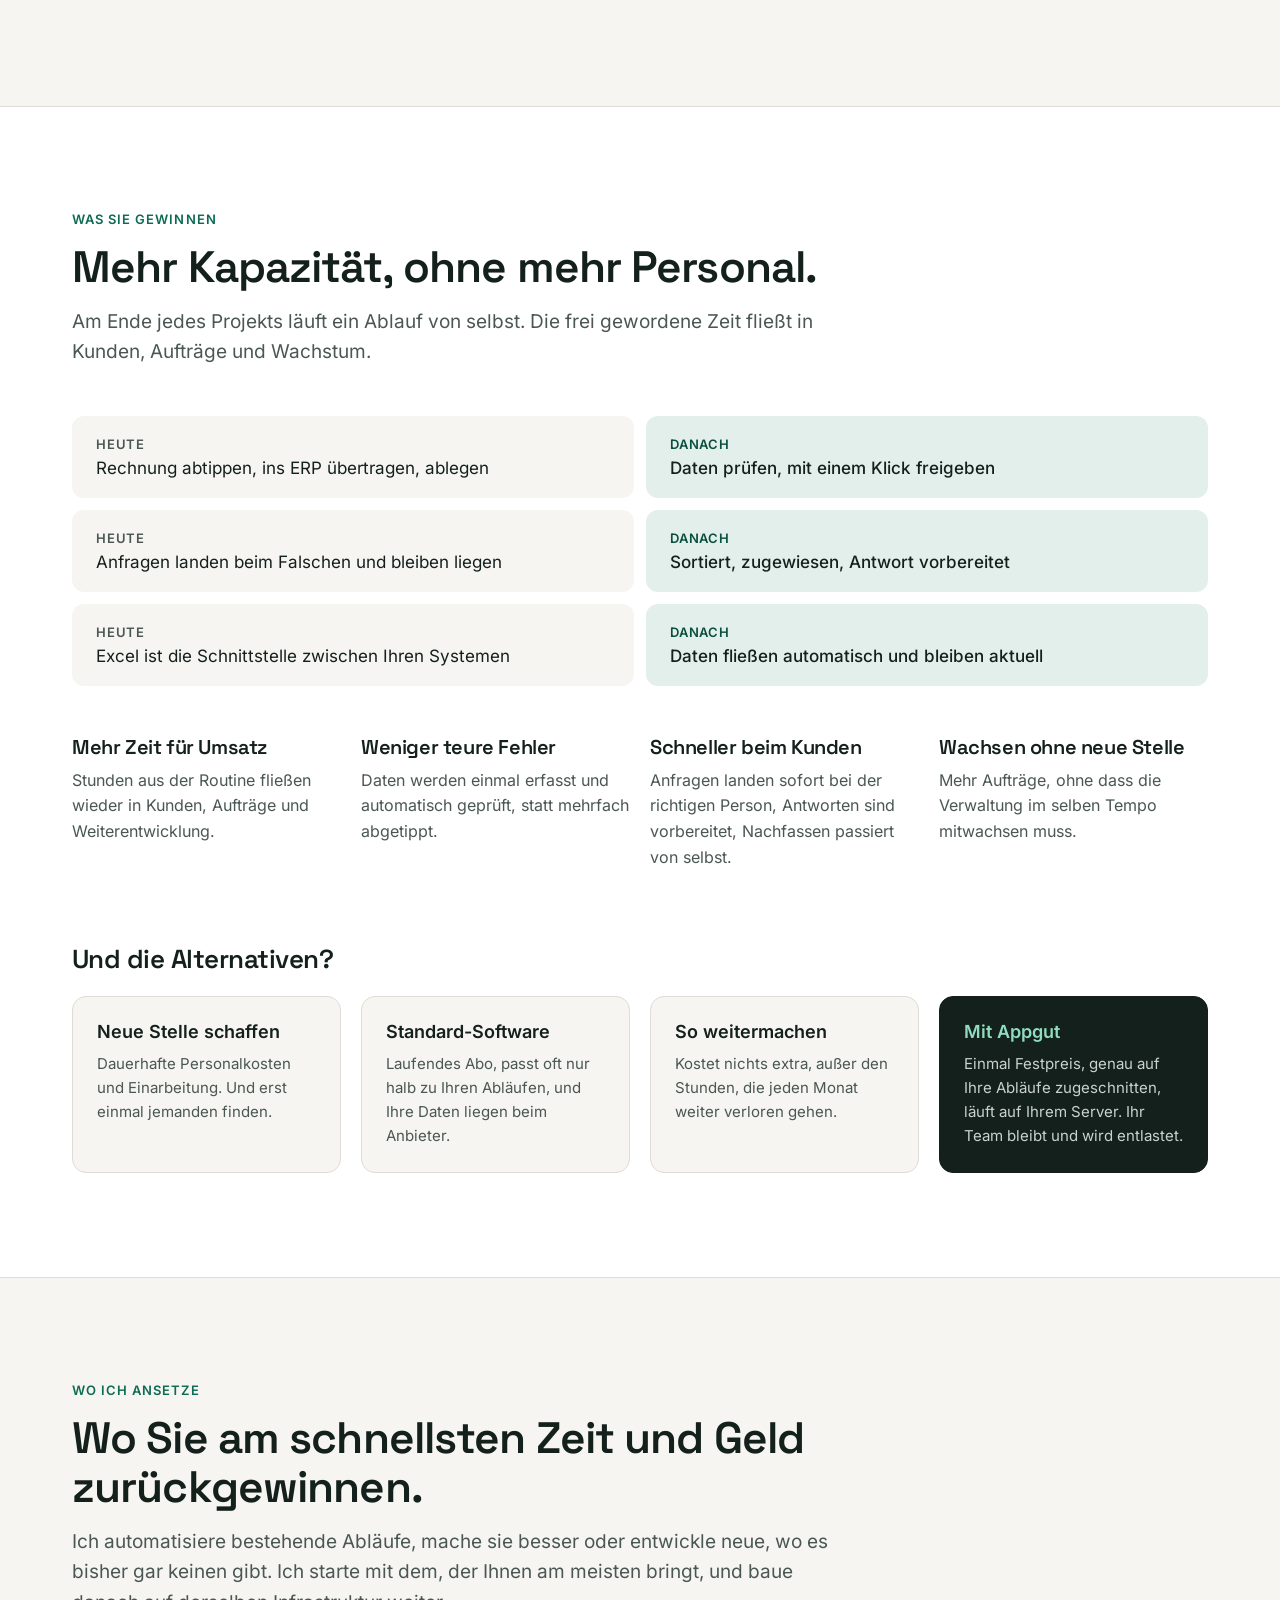
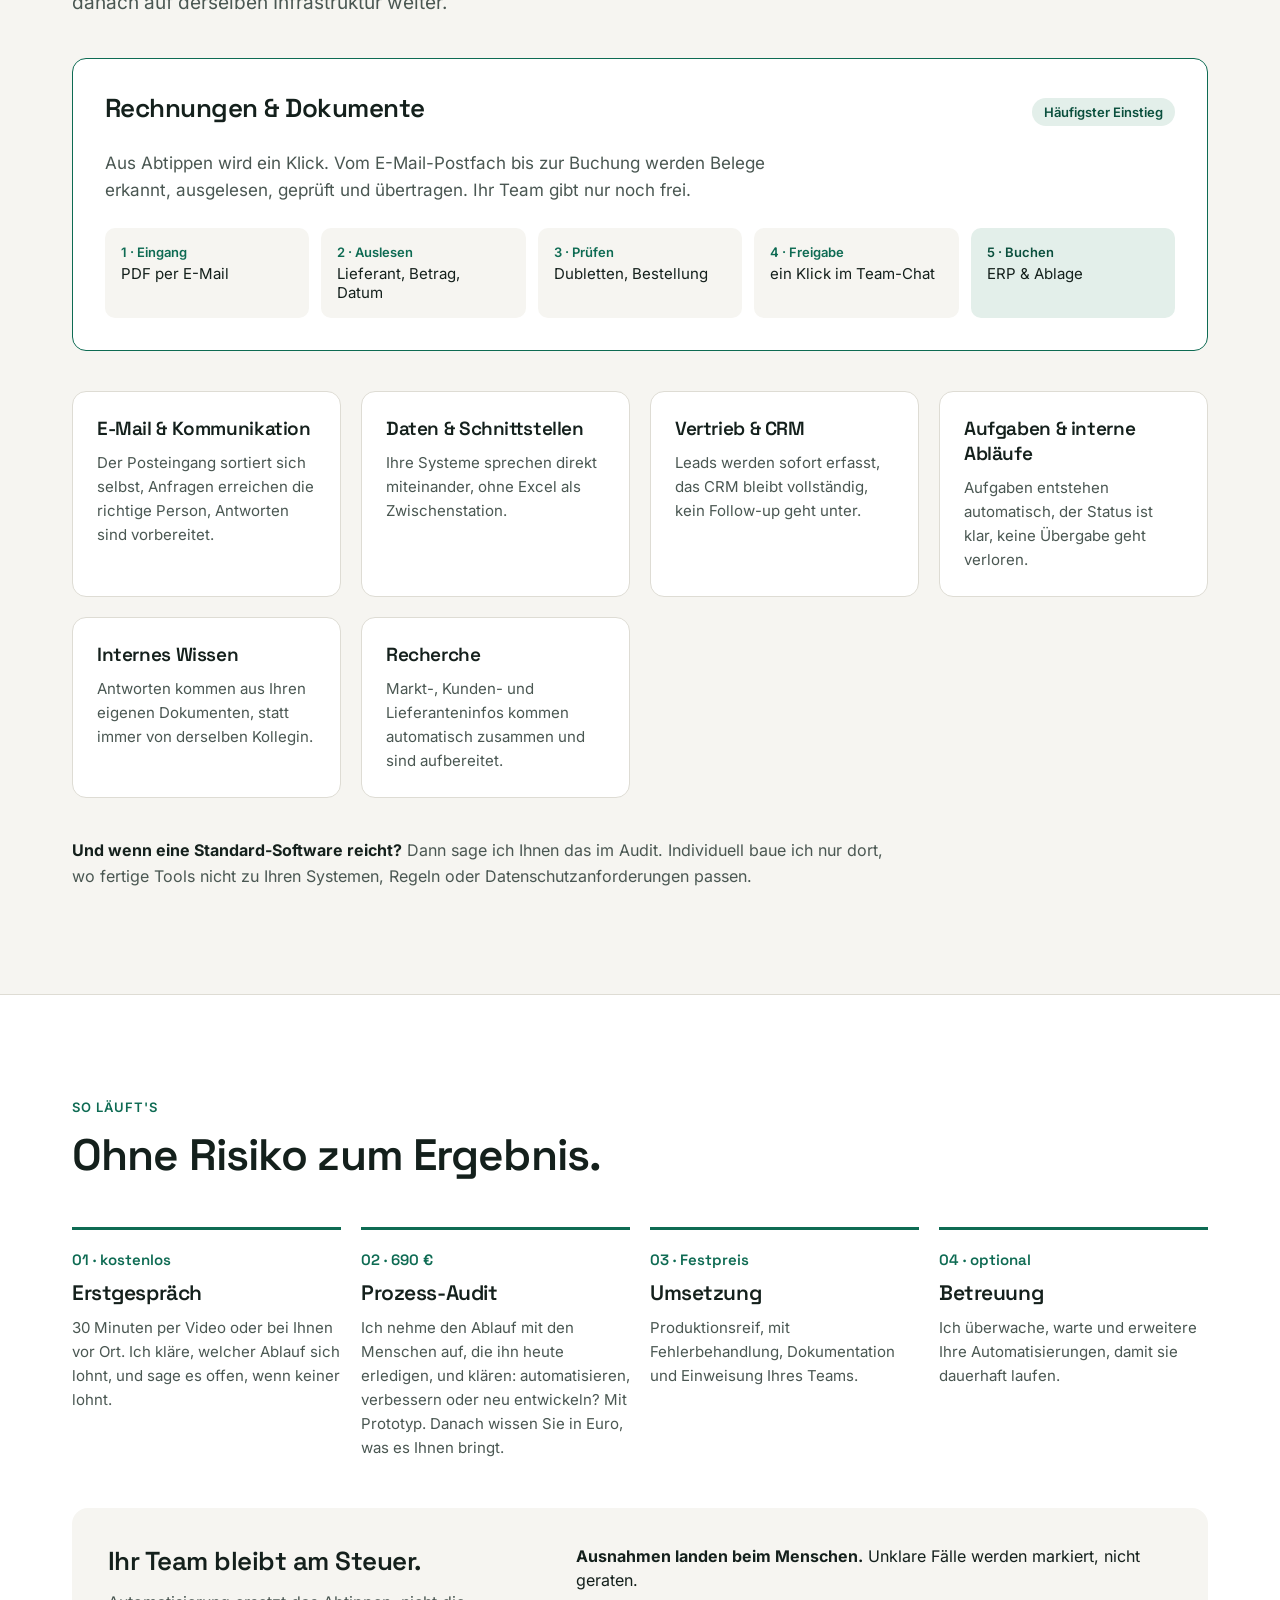
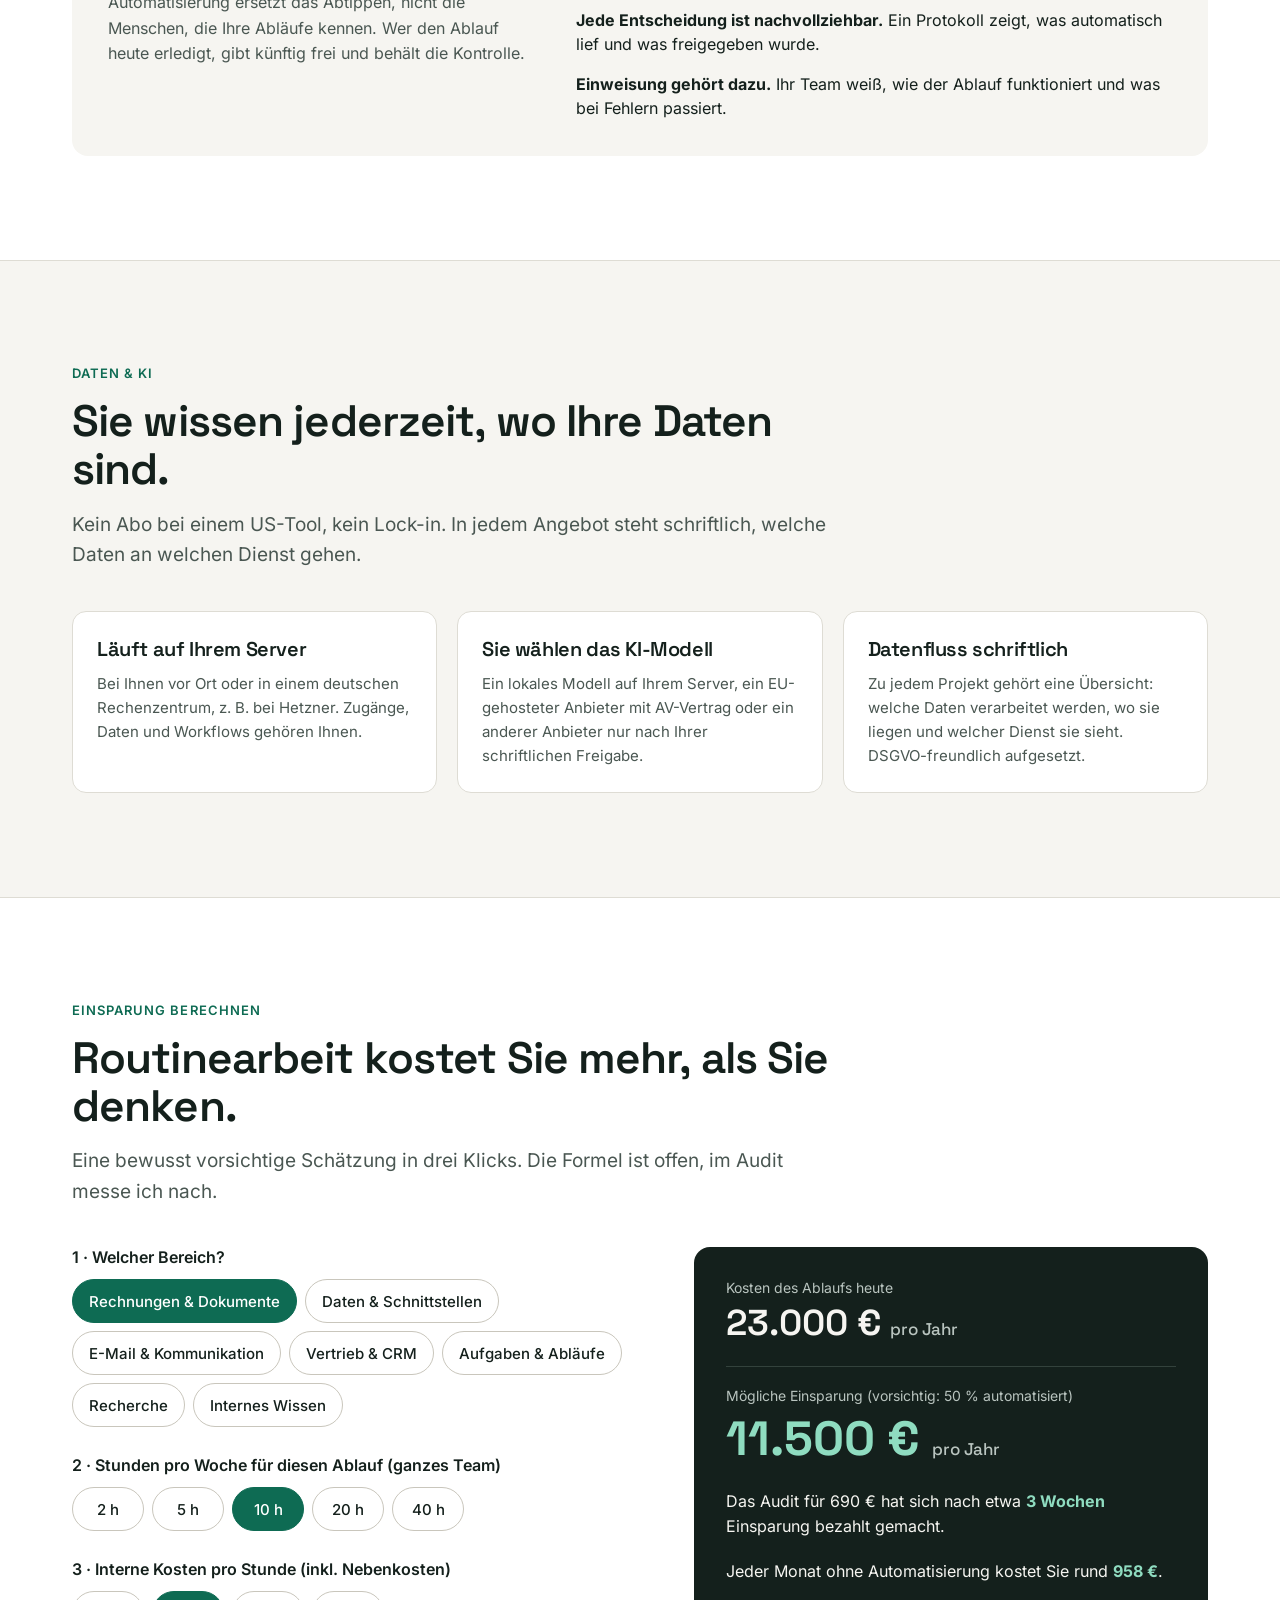
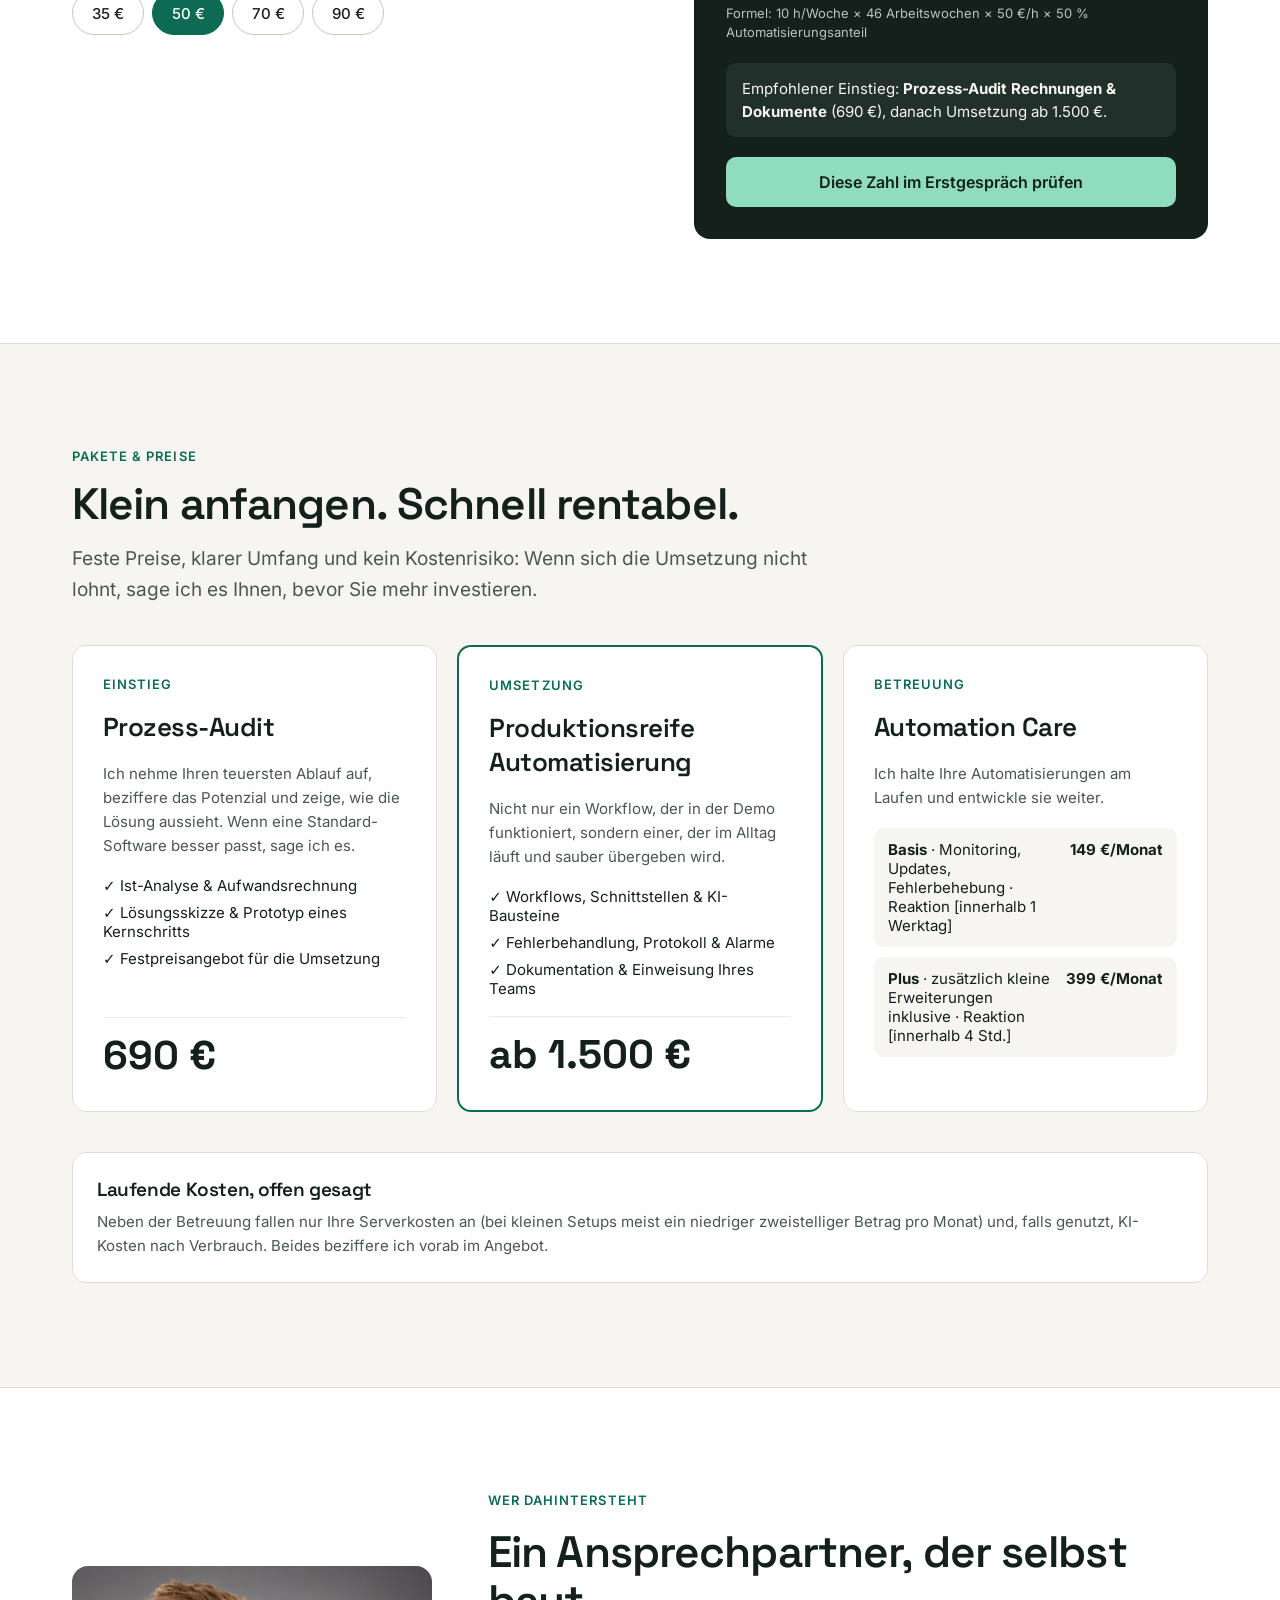
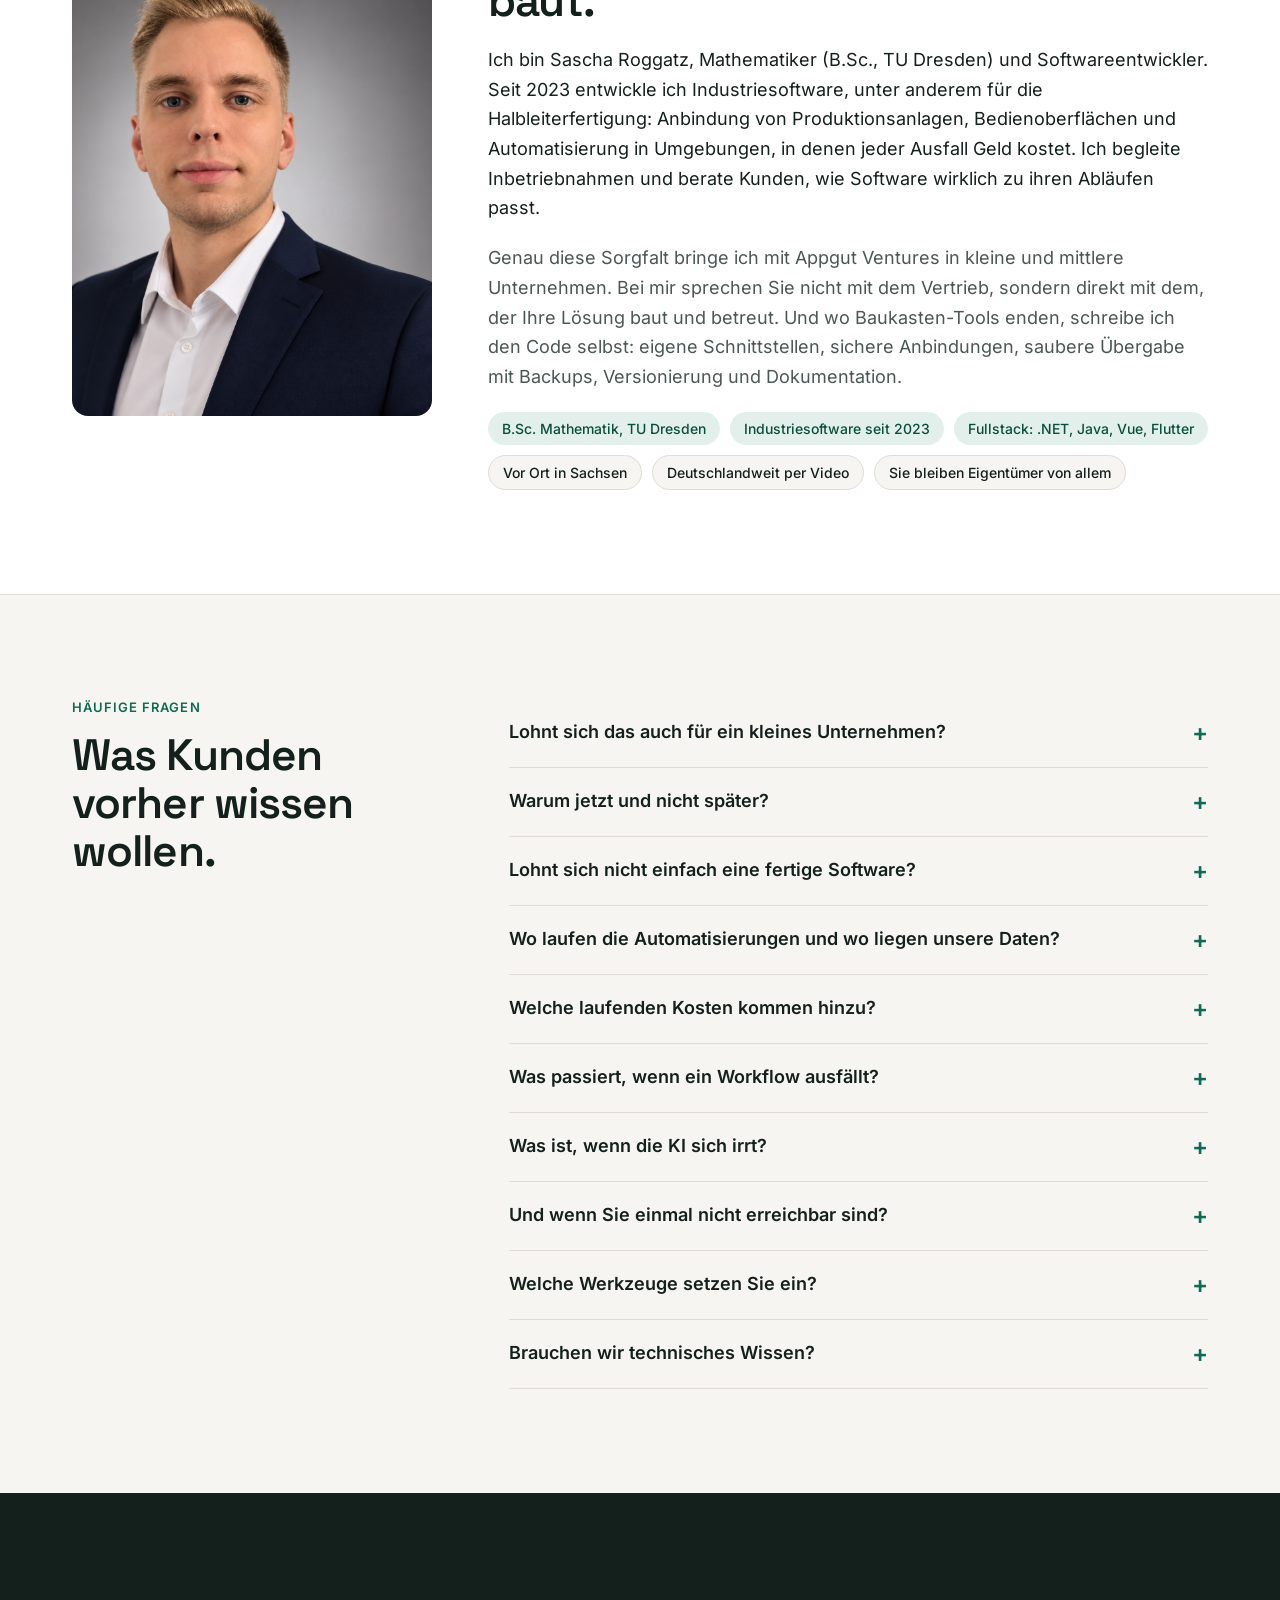
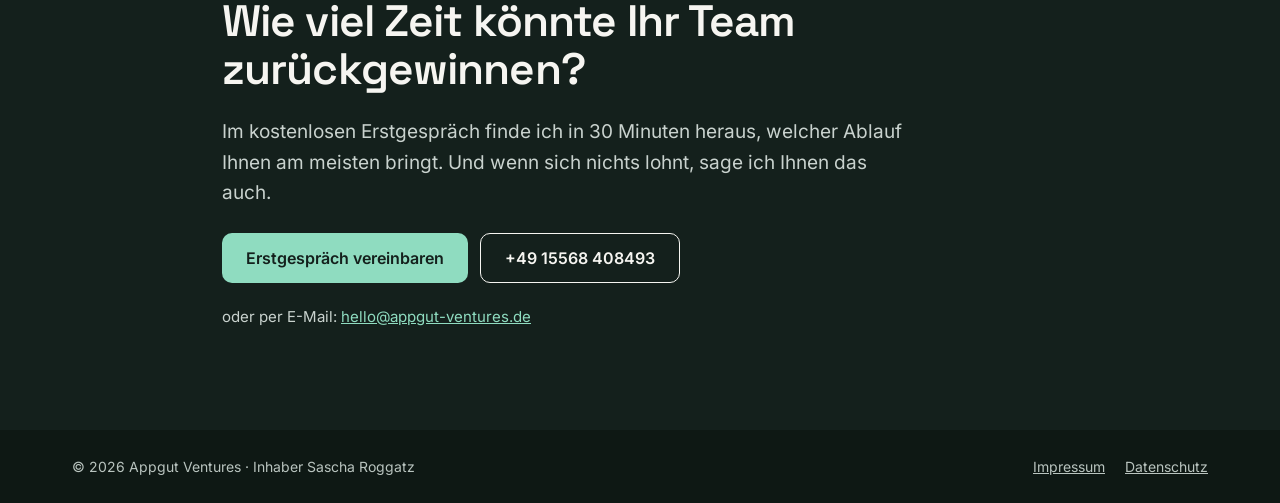
==== commit 60f57a1b: "use  Ich  form" ====
--- a/index.html
+++ b/index.html
@@ -4,10 +4,10 @@
 <meta charset="utf-8">
 <meta name="viewport" content="width=device-width, initial-scale=1, viewport-fit=cover">
 <title>Appgut Ventures – Mehr Aufträge mit demselben Team</title>
-<meta name="description" content="Prozessautomatisierung und KI für kleine und mittlere Unternehmen: Wir automatisieren Routinearbeit zwischen E-Mail, PDF, Excel und ERP. Festpreis, auf Ihrem eigenen Server.">
+<meta name="description" content="Prozessautomatisierung und KI für kleine und mittlere Unternehmen: Ich automatisiere Routinearbeit zwischen E-Mail, PDF, Excel und ERP. Festpreis, auf Ihrem eigenen Server.">
 <link rel="canonical" href="https://appgut-ventures.de/">
 <meta property="og:title" content="Appgut Ventures – Mehr Aufträge mit demselben Team">
-<meta property="og:description" content="Prozessautomatisierung und KI für kleine und mittlere Unternehmen: Wir automatisieren Routinearbeit zwischen E-Mail, PDF, Excel und ERP. Festpreis, auf Ihrem eigenen Server.">
+<meta property="og:description" content="Prozessautomatisierung und KI für kleine und mittlere Unternehmen: Ich automatisiere Routinearbeit zwischen E-Mail, PDF, Excel und ERP. Festpreis, auf Ihrem eigenen Server.">
 <meta property="og:url" content="https://appgut-ventures.de/">
 <meta property="og:type" content="website">
 <meta property="og:locale" content="de_DE">
@@ -58,7 +58,7 @@
 <div style="flex: 1 1 520px; min-width: 0; display: flex; flex-direction: column; gap: 28px">
 <p class="eyebrow">Prozessautomatisierung für kleine und mittlere Unternehmen</p>
 <h1 class="h1" style="font-size: 72px; line-height: 1.02; font-weight: 700">Mehr Aufträge mit demselben Team.</h1>
-<p class="lead" style="max-width: 600px">Wir automatisieren die Routinearbeit zwischen E-Mail, PDF, Excel und ERP. Ihr Team gewinnt jede Woche Stunden zurück, für Kunden und Aufträge statt fürs Abtippen. Zum Festpreis und auf Ihrem eigenen Server.</p>
+<p class="lead" style="max-width: 600px">Ich automatisiere die Routinearbeit zwischen E-Mail, PDF, Excel und ERP. Ihr Team gewinnt jede Woche Stunden zurück, für Kunden und Aufträge statt fürs Abtippen. Zum Festpreis und auf Ihrem eigenen Server.</p>
 <div style="display: flex; flex-wrap: wrap; gap: 12px">
 <a class="btn btn-primary" href="mailto:hello@appgut-ventures.de?subject=Erstgespr%C3%A4ch">Kostenloses Erstgespräch (30 Min.)</a>
 <a class="btn btn-ghost" href="#rechner">Einsparung berechnen</a>
@@ -138,7 +138,7 @@
 <h3 style="font-size: 21px; font-weight: 600">Wachstum scheitert an der Verwaltung</h3>
 <p style="font-size: 16px; line-height: 1.6; color: #4A5752">Jeder neue Auftrag bringt mehr Papierkram. Und die Fachkraft, die ihn erledigen soll, finden Sie gerade nicht.</p>
 </div></div>
-<p style="font-family: 'Space Grotesk', sans-serif; font-size: 28px; line-height: 1.3; font-weight: 600; max-width: 860px">Das ist Kapazität, die Sie bereits bezahlen. <span style="color: #0E6B53">Wir machen sie wieder nutzbar.</span></p>
+<p style="font-family: 'Space Grotesk', sans-serif; font-size: 28px; line-height: 1.3; font-weight: 600; max-width: 860px">Das ist Kapazität, die Sie bereits bezahlen. <span style="color: #0E6B53">Ich mache sie wieder nutzbar.</span></p>
 </div>
 </section>
 
@@ -199,9 +199,9 @@
 <section id="loesungen" class="sec">
 <div class="wrap" style="display: flex; flex-direction: column; gap: 40px">
 <div style="display: flex; flex-direction: column; gap: 16px; max-width: 760px">
-<p class="eyebrow">Wo wir ansetzen</p>
+<p class="eyebrow">Wo ich ansetze</p>
 <h2 class="h2">Wo Sie am schnellsten Zeit und Geld zurückgewinnen.</h2>
-<p class="lead">Wir automatisieren bestehende Abläufe, machen sie besser oder entwickeln neue, wo es bisher gar keinen gibt. Wir starten mit dem, der Ihnen am meisten bringt, und bauen danach auf derselben Infrastruktur weiter.</p>
+<p class="lead">Ich automatisiere bestehende Abläufe, mache sie besser oder entwickle neue, wo es bisher gar keinen gibt. Ich starte mit dem, der Ihnen am meisten bringt, und baue danach auf derselben Infrastruktur weiter.</p>
 </div>
 
 <div class="card" style="padding: 32px; display: flex; flex-direction: column; gap: 24px; border-color: #0E6B53; border-width: 1.5px">
@@ -227,7 +227,7 @@
 <div class="card" style="display: flex; flex-direction: column; gap: 10px"><h3 style="font-size: 19px; font-weight: 600">Recherche</h3><p style="font-size: 15px; line-height: 1.6; color: #4A5752">Markt-, Kunden- und Lieferanteninfos kommen automatisch zusammen und sind aufbereitet.</p></div>
 </div>
 
-<p style="font-size: 16px; line-height: 1.6; color: #4A5752; max-width: 820px"><strong style="color: #14201C">Und wenn eine Standard-Software reicht?</strong> Dann sagen wir Ihnen das im Audit. Individuell bauen wir nur dort, wo fertige Tools nicht zu Ihren Systemen, Regeln oder Datenschutzanforderungen passen.</p>
+<p style="font-size: 16px; line-height: 1.6; color: #4A5752; max-width: 820px"><strong style="color: #14201C">Und wenn eine Standard-Software reicht?</strong> Dann sage ich Ihnen das im Audit. Individuell baue ich nur dort, wo fertige Tools nicht zu Ihren Systemen, Regeln oder Datenschutzanforderungen passen.</p>
 </div>
 </section>
 
@@ -242,12 +242,12 @@
 <div style="display: flex; flex-direction: column; gap: 10px; border-top: 3px solid #0E6B53; padding-top: 20px">
 <p style="font-family: 'Space Grotesk', sans-serif; font-size: 15px; font-weight: 600; color: #0E6B53">01 · kostenlos</p>
 <h3 style="font-size: 21px; font-weight: 600">Erstgespräch</h3>
-<p style="font-size: 15px; line-height: 1.6; color: #4A5752">30 Minuten per Video oder bei Ihnen vor Ort. Wir klären, welcher Ablauf sich lohnt, und sagen es offen, wenn keiner lohnt.</p>
+<p style="font-size: 15px; line-height: 1.6; color: #4A5752">30 Minuten per Video oder bei Ihnen vor Ort. Ich kläre, welcher Ablauf sich lohnt, und sage es offen, wenn keiner lohnt.</p>
 </div>
 <div style="display: flex; flex-direction: column; gap: 10px; border-top: 3px solid #0E6B53; padding-top: 20px">
 <p style="font-family: 'Space Grotesk', sans-serif; font-size: 15px; font-weight: 600; color: #0E6B53">02 · 690 €</p>
 <h3 style="font-size: 21px; font-weight: 600">Prozess-Audit</h3>
-<p style="font-size: 15px; line-height: 1.6; color: #4A5752">Wir nehmen den Ablauf mit den Menschen auf, die ihn heute erledigen, und klären: automatisieren, verbessern oder neu entwickeln? Mit Prototyp. Danach wissen Sie in Euro, was es Ihnen bringt.</p>
+<p style="font-size: 15px; line-height: 1.6; color: #4A5752">Ich nehme den Ablauf mit den Menschen auf, die ihn heute erledigen, und klären: automatisieren, verbessern oder neu entwickeln? Mit Prototyp. Danach wissen Sie in Euro, was es Ihnen bringt.</p>
 </div>
 <div style="display: flex; flex-direction: column; gap: 10px; border-top: 3px solid #0E6B53; padding-top: 20px">
 <p style="font-family: 'Space Grotesk', sans-serif; font-size: 15px; font-weight: 600; color: #0E6B53">03 · Festpreis</p>
@@ -257,7 +257,7 @@
 <div style="display: flex; flex-direction: column; gap: 10px; border-top: 3px solid #0E6B53; padding-top: 20px">
 <p style="font-family: 'Space Grotesk', sans-serif; font-size: 15px; font-weight: 600; color: #0E6B53">04 · optional</p>
 <h3 style="font-size: 21px; font-weight: 600">Betreuung</h3>
-<p style="font-size: 15px; line-height: 1.6; color: #4A5752">Wir überwachen, warten und erweitern Ihre Automatisierungen, damit sie dauerhaft laufen.</p>
+<p style="font-size: 15px; line-height: 1.6; color: #4A5752">Ich überwache, warte und erweitere Ihre Automatisierungen, damit sie dauerhaft laufen.</p>
 </div>
 </div>
 
@@ -306,7 +306,7 @@
 <div style="display: flex; flex-direction: column; gap: 16px; max-width: 760px">
 <p class="eyebrow">Einsparung berechnen</p>
 <h2 class="h2">Routinearbeit kostet Sie mehr, als Sie denken.</h2>
-<p class="lead">Eine bewusst vorsichtige Schätzung in drei Klicks. Die Formel ist offen, im Audit messen wir nach.</p></div>
+<p class="lead">Eine bewusst vorsichtige Schätzung in drei Klicks. Die Formel ist offen, im Audit messe ich nach.</p></div>
 <div style="display: flex; flex-wrap: wrap; gap: 32px; align-items: stretch">
 <div style="flex: 1 1 520px; min-width: 0; display: flex; flex-direction: column; gap: 28px">
 <div style="display: flex; flex-direction: column; gap: 12px">
@@ -367,13 +367,13 @@
 <div style="display: flex; flex-direction: column; gap: 16px; max-width: 760px">
 <p class="eyebrow">Pakete &amp; Preise</p>
 <h2 class="h2">Klein anfangen. Schnell rentabel.</h2>
-<p class="lead">Feste Preise, klarer Umfang und kein Kostenrisiko: Wenn sich die Umsetzung nicht lohnt, sagen wir es Ihnen, bevor Sie mehr investieren.</p>
+<p class="lead">Feste Preise, klarer Umfang und kein Kostenrisiko: Wenn sich die Umsetzung nicht lohnt, sage ich es Ihnen, bevor Sie mehr investieren.</p>
 </div>
 <div class="grid-wide">
 <div class="card" style="display: flex; flex-direction: column; gap: 18px; padding: 30px">
 <p class="eyebrow">Einstieg</p>
 <h3 style="font-size: 26px; font-weight: 600">Prozess-Audit</h3>
-<p style="font-size: 15px; line-height: 1.6; color: #4A5752">Wir nehmen Ihren teuersten Ablauf auf, beziffern das Potenzial und zeigen, wie die Lösung aussieht. Wenn eine Standard-Software besser passt, sagen wir es.</p>
+<p style="font-size: 15px; line-height: 1.6; color: #4A5752">Ich nehme Ihren teuersten Ablauf auf, beziffere das Potenzial und zeige, wie die Lösung aussieht. Wenn eine Standard-Software besser passt, sage ich es.</p>
 <div style="display: flex; flex-direction: column; gap: 8px; font-size: 15px">
 <span>✓ Ist-Analyse &amp; Aufwandsrechnung</span>
 <span>✓ Lösungsskizze &amp; Prototyp eines Kernschritts</span>
@@ -397,7 +397,7 @@
 <div class="card" style="display: flex; flex-direction: column; gap: 18px; padding: 30px">
 <p class="eyebrow">Betreuung</p>
 <h3 style="font-size: 26px; font-weight: 600">Automation Care</h3>
-<p style="font-size: 15px; line-height: 1.6; color: #4A5752">Wir halten Ihre Automatisierungen am Laufen und entwickeln sie weiter.</p>
+<p style="font-size: 15px; line-height: 1.6; color: #4A5752">Ich halte Ihre Automatisierungen am Laufen und entwickle sie weiter.</p>
 <div style="display: flex; flex-direction: column; gap: 10px; font-size: 15px">
 <div style="display: flex; justify-content: space-between; gap: 12px; background: #F6F5F1; border-radius: 10px; padding: 12px 14px"><span><strong>Basis</strong> · Monitoring, Updates, Fehlerbehebung · Reaktion [innerhalb 1 Werktag]</span><span style="font-weight: 700; white-space: nowrap">149 €/Monat</span></div>
 <div style="display: flex; justify-content: space-between; gap: 12px; background: #F6F5F1; border-radius: 10px; padding: 12px 14px"><span><strong>Plus</strong> · zusätzlich kleine Erweiterungen inklusive · Reaktion [innerhalb 4 Std.]</span><span style="font-weight: 700; white-space: nowrap">399 €/Monat</span></div>
@@ -407,7 +407,7 @@
 <div style="display: flex; flex-wrap: wrap; gap: 20px">
 <div style="flex: 1 1 420px; background: #FFFFFF; border: 1px solid #DEDCD4; border-radius: 14px; padding: 24px; display: flex; flex-direction: column; gap: 8px">
 <h3 style="font-size: 19px; font-weight: 600">Laufende Kosten, offen gesagt</h3>
-<p style="font-size: 15px; line-height: 1.6; color: #4A5752">Neben der Betreuung fallen nur Ihre Serverkosten an (bei kleinen Setups meist ein niedriger zweistelliger Betrag pro Monat) und, falls genutzt, KI-Kosten nach Verbrauch. Beides beziffern wir vorab im Angebot.</p>
+<p style="font-size: 15px; line-height: 1.6; color: #4A5752">Neben der Betreuung fallen nur Ihre Serverkosten an (bei kleinen Setups meist ein niedriger zweistelliger Betrag pro Monat) und, falls genutzt, KI-Kosten nach Verbrauch. Beides beziffere ich vorab im Angebot.</p>
 </div></div></div>
 </section>
 
@@ -442,14 +442,14 @@
 <div style="flex: 2 1 560px; min-width: 0">
 <details><summary>Lohnt sich das auch für ein kleines Unternehmen?</summary><p style="font-size: 16px; line-height: 1.65; color: #4A5752; margin-top: 12px">Gerade dann. In kleinen Teams erledigen oft die wichtigsten Leute die Routine nebenbei. Schon 5 Stunden pro Woche entsprechen bei 50 € pro Stunde rund 11.500 € im Jahr. Rechnen Sie es mit dem Rechner oben für Ihren Fall nach.</p></details>
 <details><summary>Warum jetzt und nicht später?</summary><p style="font-size: 16px; line-height: 1.65; color: #4A5752; margin-top: 12px">Jeder Monat, in dem der Ablauf von Hand läuft, kostet Zeit und Geld, die nicht zurückkommen. Der Einstieg ist klein: ein Audit für 690 €, nach dem Sie genau wissen, was sich lohnt.</p></details>
-<details><summary>Lohnt sich nicht einfach eine fertige Software?</summary><p style="font-size: 16px; line-height: 1.65; color: #4A5752; margin-top: 12px">Manchmal ja. Dann sagen wir Ihnen das im Audit und empfehlen das passende Tool. Individuell bauen wir nur dort, wo fertige Lösungen nicht zu Ihren Systemen, Regeln oder Datenschutzanforderungen passen.</p></details>
-<details><summary>Wo laufen die Automatisierungen und wo liegen unsere Daten?</summary><p style="font-size: 16px; line-height: 1.65; color: #4A5752; margin-top: 12px">Auf Ihrem eigenen Server, bei Ihnen vor Ort oder in einem deutschen Rechenzentrum. Für KI-Schritte legen wir gemeinsam fest, welches Modell welche Daten sehen darf, und halten das schriftlich fest.</p></details>
+<details><summary>Lohnt sich nicht einfach eine fertige Software?</summary><p style="font-size: 16px; line-height: 1.65; color: #4A5752; margin-top: 12px">Manchmal ja. Dann sage ich Ihnen das im Audit und empfehle das passende Tool. Individuell baue ich nur dort, wo fertige Lösungen nicht zu Ihren Systemen, Regeln oder Datenschutzanforderungen passen.</p></details>
+<details><summary>Wo laufen die Automatisierungen und wo liegen unsere Daten?</summary><p style="font-size: 16px; line-height: 1.65; color: #4A5752; margin-top: 12px">Auf Ihrem eigenen Server, bei Ihnen vor Ort oder in einem deutschen Rechenzentrum. Für KI-Schritte lege ich gemeinsam mit Ihnen fest, welches Modell welche Daten sehen darf, und halte das schriftlich fest.</p></details>
 <details><summary>Welche laufenden Kosten kommen hinzu?</summary><p style="font-size: 16px; line-height: 1.65; color: #4A5752; margin-top: 12px">Ihre Serverkosten, gegebenenfalls KI-Nutzung nach Verbrauch und, wenn Sie möchten, Automation Care ab 149 € im Monat. Alle Posten stehen vorab im Angebot.</p></details>
-<details><summary>Was passiert, wenn ein Workflow ausfällt?</summary><p style="font-size: 16px; line-height: 1.65; color: #4A5752; margin-top: 12px">Jeder Workflow hat eine eingebaute Fehlerbehandlung: Bei einem Fehler wird sofort benachrichtigt, der Vorgang wird protokolliert und kann nach der Behebung erneut ausgeführt werden. Mit Automation Care kümmern wir uns darum.</p></details>
+<details><summary>Was passiert, wenn ein Workflow ausfällt?</summary><p style="font-size: 16px; line-height: 1.65; color: #4A5752; margin-top: 12px">Jeder Workflow hat eine eingebaute Fehlerbehandlung: Bei einem Fehler wird sofort benachrichtigt, der Vorgang wird protokolliert und kann nach der Behebung erneut ausgeführt werden. Mit Automation Care kümmere ich mich darum.</p></details>
 <details><summary>Was ist, wenn die KI sich irrt?</summary><p style="font-size: 16px; line-height: 1.65; color: #4A5752; margin-top: 12px">Unklare Fälle werden markiert und landen bei einem Menschen. Bei Buchungen, Zahlungen und Kundenantworten gibt es eine Freigabe durch Ihr Team, bevor etwas passiert.</p></details>
-<details><summary>Und wenn Sie einmal nicht erreichbar sind?</summary><p style="font-size: 16px; line-height: 1.65; color: #4A5752; margin-top: 12px">Alles läuft auf Ihrer Infrastruktur, mit verbreiteten Standard-Werkzeugen, und ist dokumentiert. Sie haben alle Zugänge, und ein anderer erfahrener Entwickler kann jederzeit übernehmen. Sie sind nicht von uns abhängig.</p></details>
+<details><summary>Und wenn Sie einmal nicht erreichbar sind?</summary><p style="font-size: 16px; line-height: 1.65; color: #4A5752; margin-top: 12px">Alles läuft auf Ihrer Infrastruktur, mit verbreiteten Standard-Werkzeugen, und ist dokumentiert. Sie haben alle Zugänge, und ein anderer erfahrener Entwickler kann jederzeit übernehmen. Sie sind nicht von mir abhängig.</p></details>
 <details><summary>Welche Werkzeuge setzen Sie ein?</summary><p style="font-size: 16px; line-height: 1.65; color: #4A5752; margin-top: 12px">n8n als Automatisierungsplattform, eigener Code, wo Bausteine nicht reichen (z. B. eigene APIs, OAuth2, Webhooks mit Signaturprüfung), und KI-Modelle nach Ihrer Wahl, lokal oder EU-gehostet.</p></details>
-<details><summary>Brauchen wir technisches Wissen?</summary><p style="font-size: 16px; line-height: 1.65; color: #4A5752; margin-top: 12px">Nein. Sie kennen Ihre Abläufe, das reicht. Technik, Einrichtung und Einweisung übernehmen wir.</p></details>
+<details><summary>Brauchen wir technisches Wissen?</summary><p style="font-size: 16px; line-height: 1.65; color: #4A5752; margin-top: 12px">Nein. Sie kennen Ihre Abläufe, das reicht. Technik, Einrichtung und Einweisung übernehme ich.</p></details>
 </div>
 </div>
 </section>
@@ -458,7 +458,7 @@
 <section style="padding: 104px 0; background: #14201C; color: #F6F5F1">
 <div class="wrap" style="display: flex; flex-direction: column; gap: 24px; align-items: flex-start; max-width: 900px">
 <h2 class="h2" style="color: #F6F5F1">Wie viel Zeit könnte Ihr Team zurückgewinnen?</h2>
-<p style="font-size: 19px; line-height: 1.6; color: #C9D2CE; max-width: 680px">Im kostenlosen Erstgespräch finden wir in 30 Minuten heraus, welcher Ablauf Ihnen am meisten bringt. Und wenn sich nichts lohnt, sagen wir Ihnen das auch.</p>
+<p style="font-size: 19px; line-height: 1.6; color: #C9D2CE; max-width: 680px">Im kostenlosen Erstgespräch finde ich in 30 Minuten heraus, welcher Ablauf Ihnen am meisten bringt. Und wenn sich nichts lohnt, sage ich Ihnen das auch.</p>
 <div style="display: flex; flex-wrap: wrap; gap: 12px">
 <a class="btn" href="mailto:hello@appgut-ventures.de?subject=Erstgespr%C3%A4ch" style="background: #8FDCC0; color: #14201C">Erstgespräch vereinbaren</a>
 <a class="btn" href="tel:+4915568408493" style="border: 1.5px solid #F6F5F1; color: #F6F5F1">+49 15568 408493</a>
